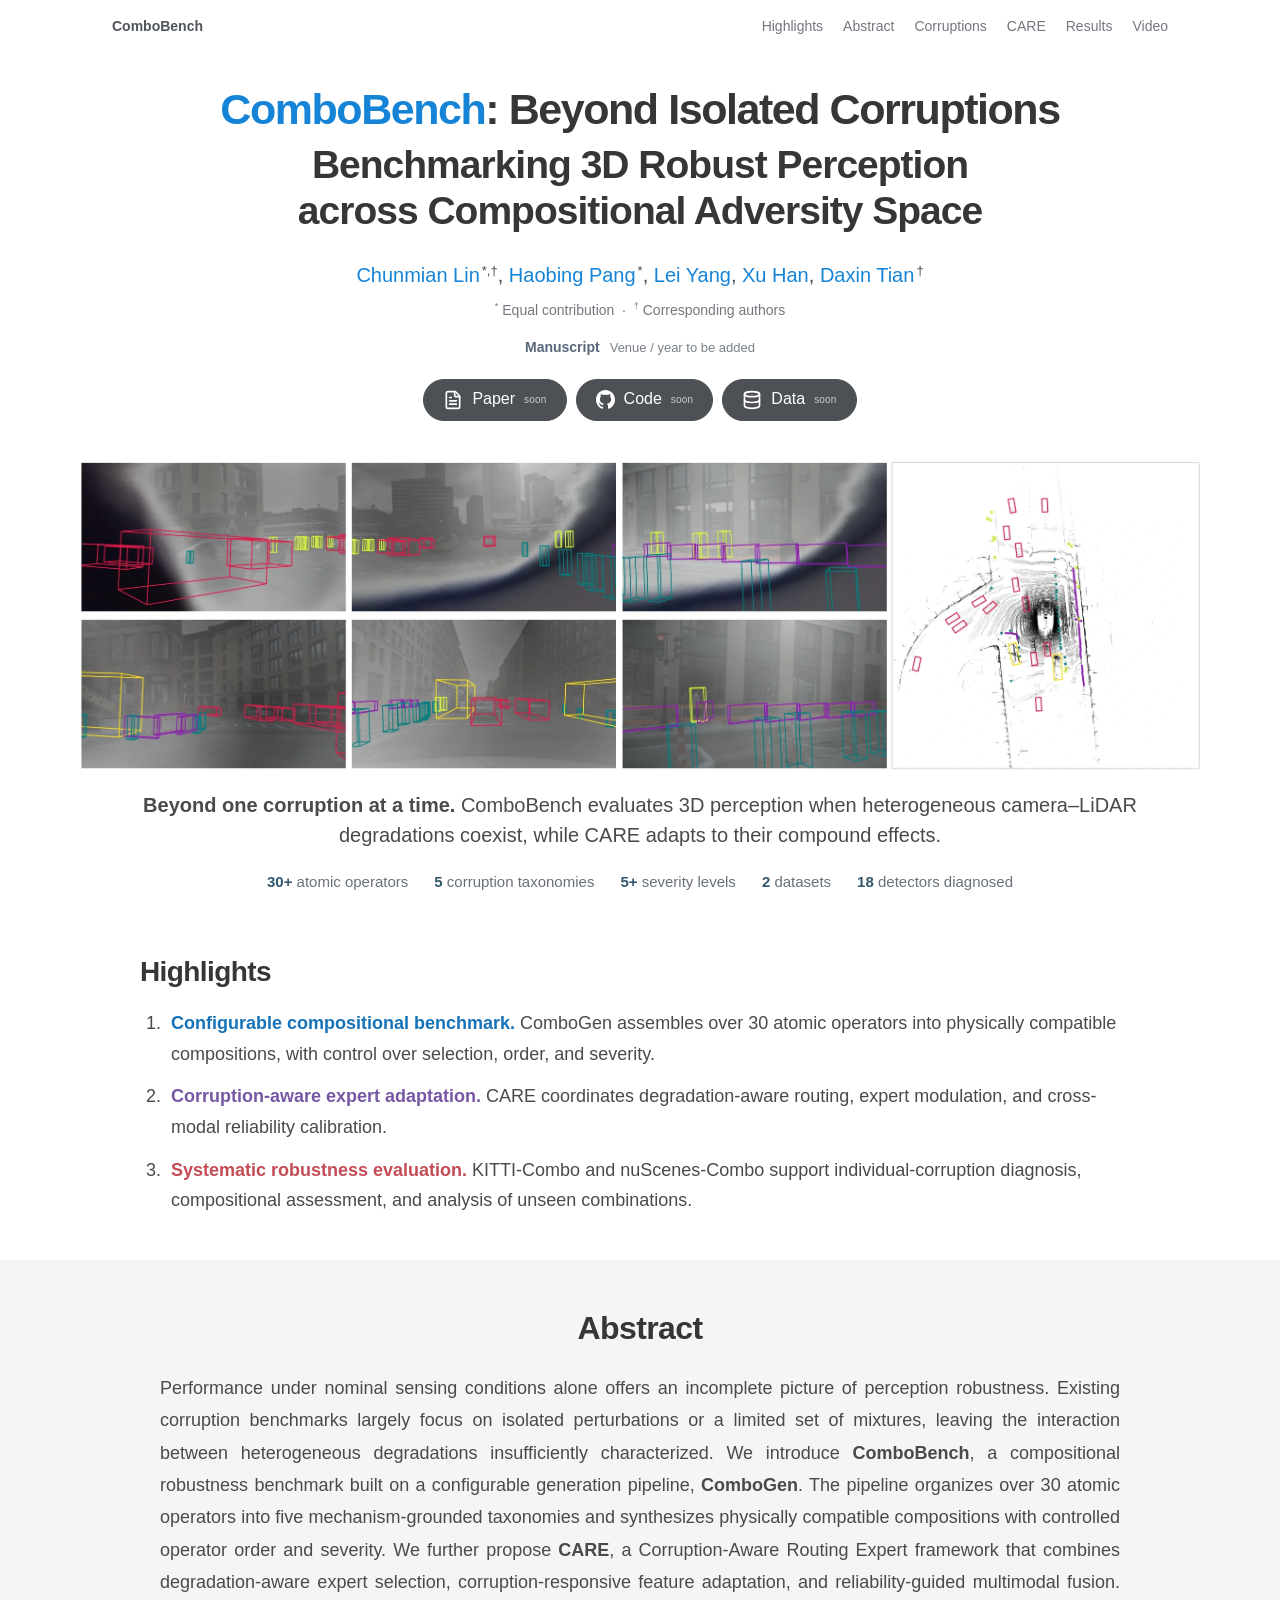
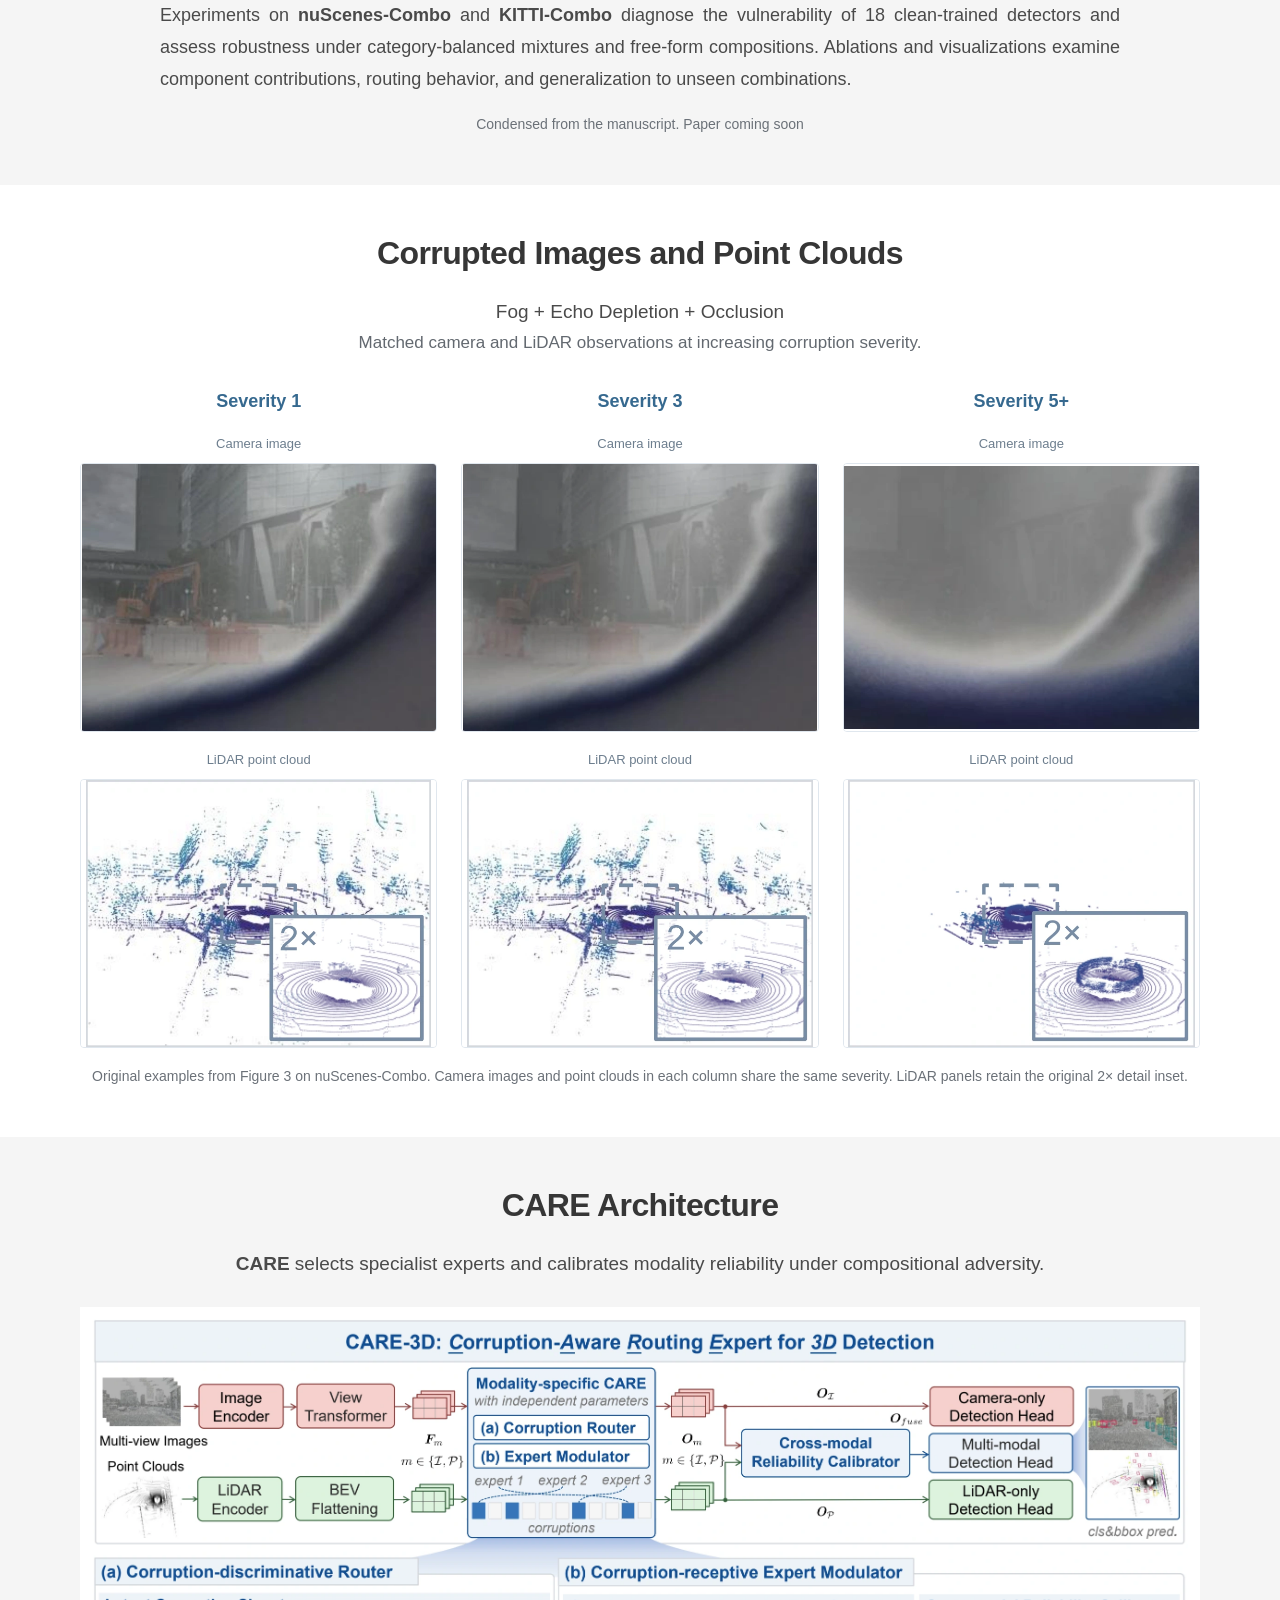
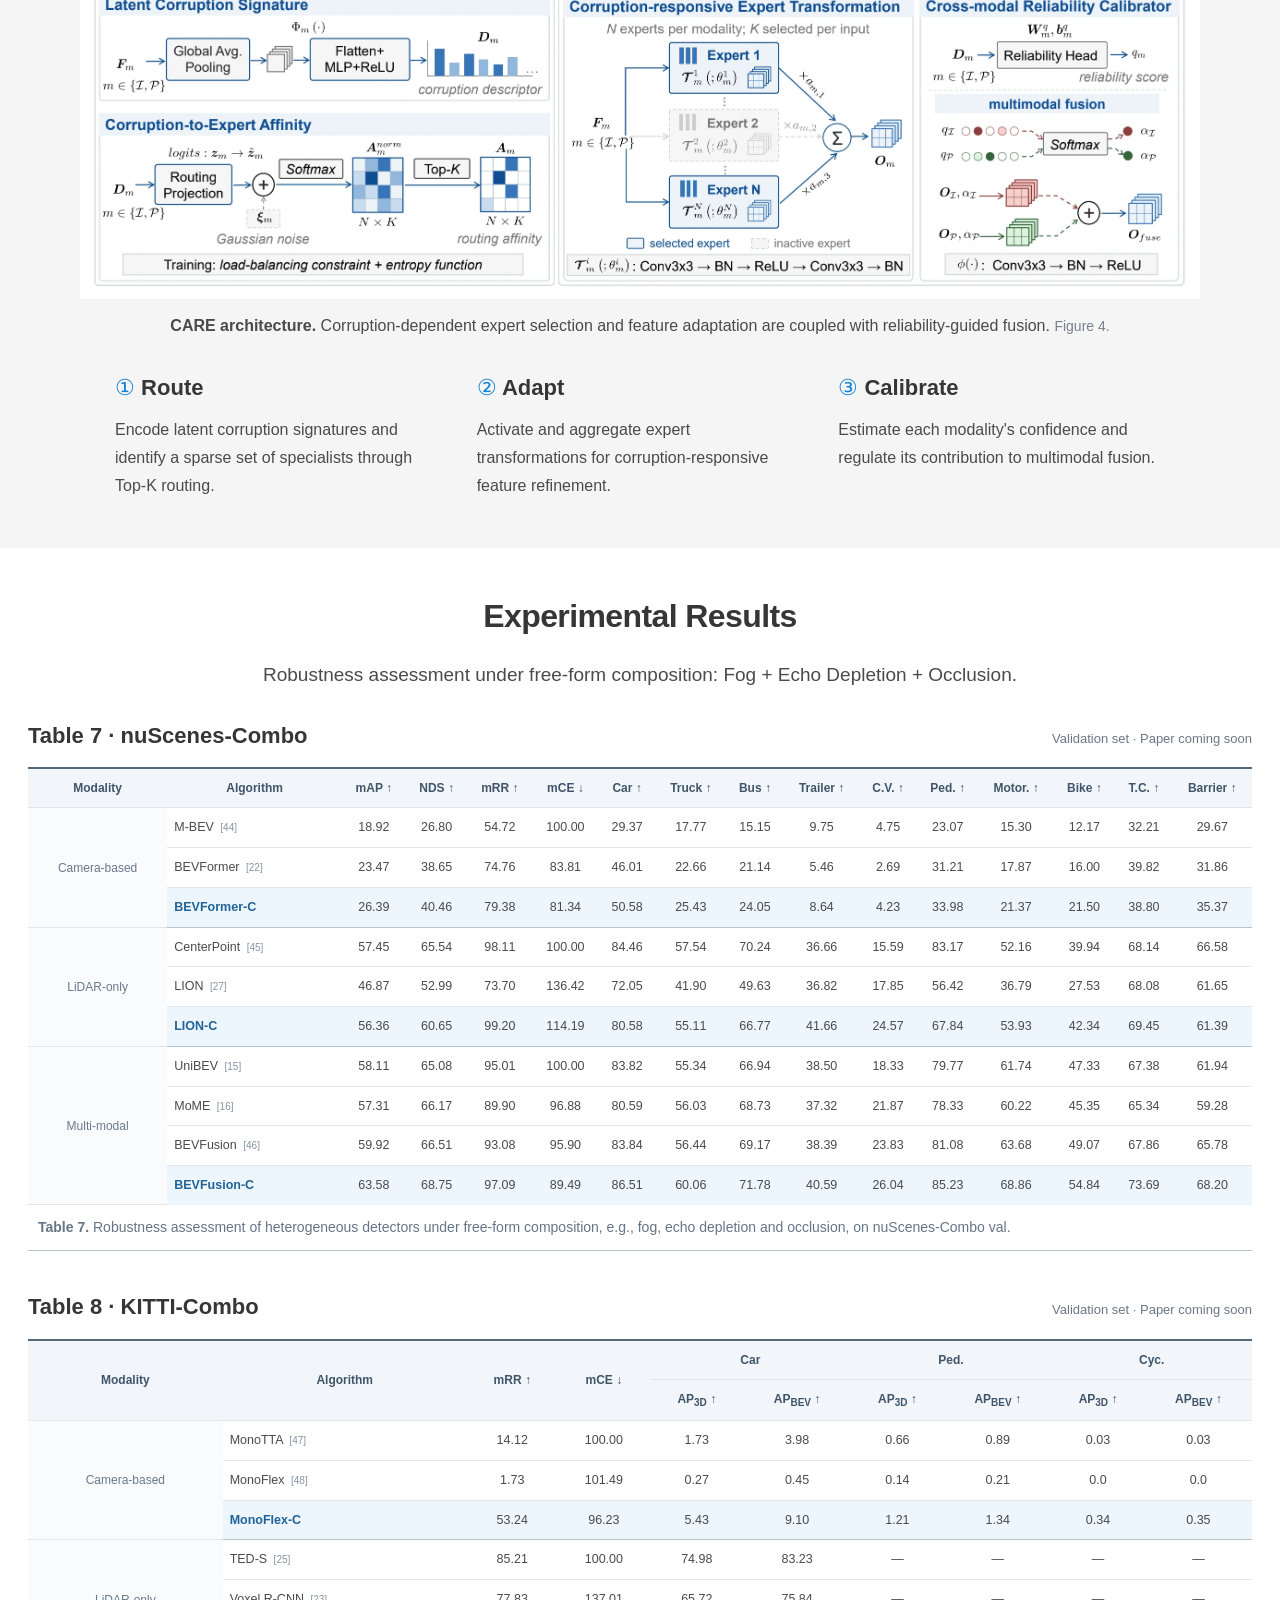
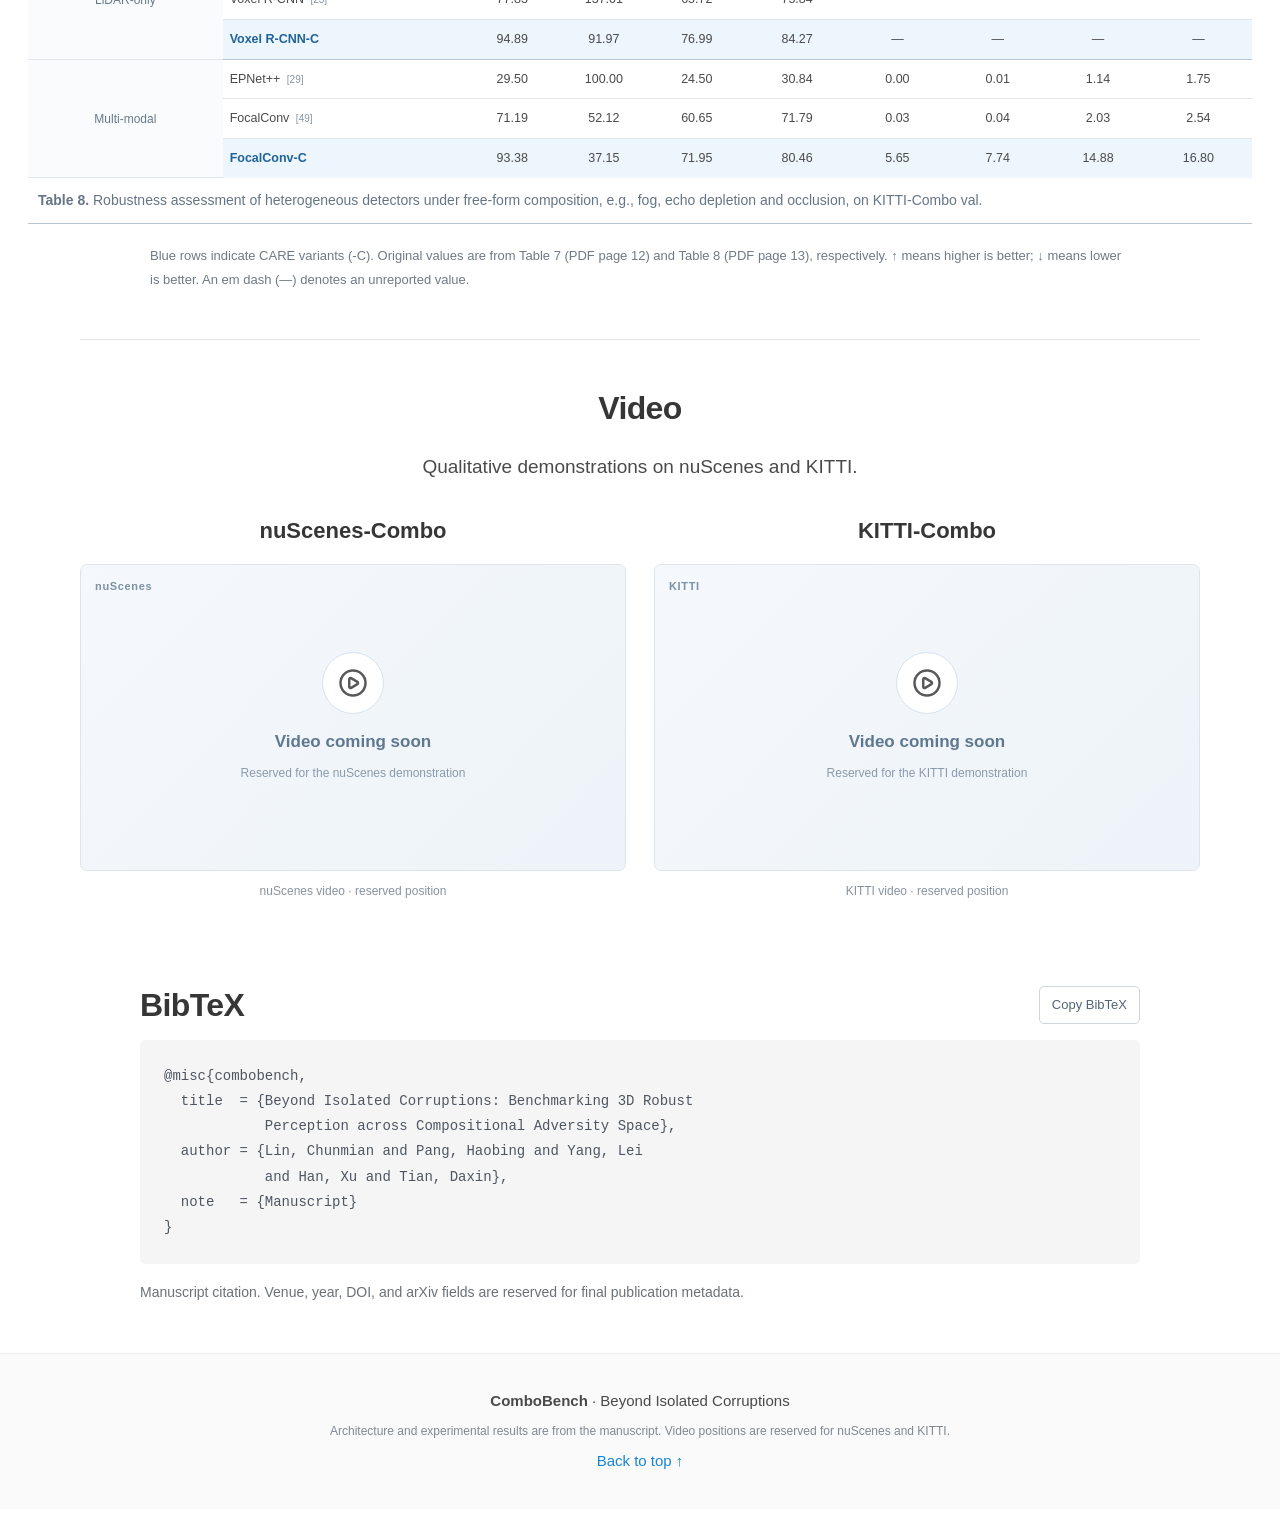
==== index.html @ d9398164 "Publish ComboBench project homepage with paper placeholder" ====
<!DOCTYPE html>
<html lang="en">
<head>
<meta charset="utf-8"><meta name="viewport" content="width=device-width,initial-scale=1">
<meta name="description" content="ComboBench: a configurable benchmark and corruption-aware expert framework for robust 3D perception under compositional sensing degradations.">
<meta name="theme-color" content="#ffffff"><title>ComboBench: Beyond Isolated Corruptions</title>
<link rel="icon" href="assets/favicon.svg" type="image/svg+xml"><link rel="stylesheet" href="styles-v3.css">
<script src="site-config.js" defer></script><script src="script-v3.js" defer></script>
</head>

<body><a class="skip-link" href="#main">Skip to content</a>
<nav class="top-nav" aria-label="Page sections"><a class="home-link" href="#top">ComboBench</a><div><a href="#highlights">Highlights</a><a href="#abstract">Abstract</a><a href="#corruption-examples">Corruptions</a><a href="#method">CARE</a><a href="#evaluation">Results</a><a href="#video">Video</a></div></nav>
<main id="main">
<header class="publication-header" id="top">
<h1><span class="project-name">ComboBench</span>: Beyond Isolated Corruptions<br class="title-break"><span class="publication-subtitle">Benchmarking 3D Robust Perception<br class="title-break"> across Compositional Adversity Space</span></h1>
<p class="authors"><span data-author="chunmian">Chunmian Lin</span><sup>*,†</sup>, <span data-author="haobing">Haobing Pang</span><sup>*</sup>, <span data-author="lei">Lei Yang</span>, <span data-author="xu">Xu Han</span>, <span data-author="daxin">Daxin Tian</span><sup>†</sup></p>

<p class="contribution-note"><sup>*</sup> Equal contribution &nbsp;·&nbsp; <sup>†</sup> Corresponding authors</p>
<p class="venue-line" id="venue-line"><strong>Manuscript</strong><span>Venue / year to be added</span></p>
<div class="publication-links" aria-label="Publication resources">
<button class="resource-pill is-pending" type="button" data-resource="paper"><img class="resource-icon" src="assets/icons/paper.svg" alt="" width="20" height="20">Paper<small>soon</small></button>
<button class="resource-pill is-pending" type="button" data-resource="code"><img class="resource-icon github-icon" src="assets/icons/github.svg" alt="" width="20" height="20">Code<small>soon</small></button>
<button class="resource-pill is-pending" type="button" data-resource="data"><img class="resource-icon" src="assets/icons/data.svg" alt="" width="20" height="20">Data<small>soon</small></button>
</div></header>
<section class="teaser content-wide" aria-label="Research overview"><figure>
<button class="figure-zoom teaser-image" type="button" data-image="assets/figures/detection-results.webp" data-caption="Figure 9: BEVFusion-CARE detections under Fog–Echo Depletion–Occlusion on nuScenes-Combo. The teaser shows a selected scene; the enlarged figure contains all examples." aria-label="Enlarge the detection teaser"><img src="assets/figures/detection-scene.webp" alt="BEVFusion-CARE predictions across six camera views and a bird's-eye-view point cloud under compositional corruption" width="2373" height="663" fetchpriority="high"><span class="zoom-label">View full figure ↗</span></button>
<figcaption><strong>Beyond one corruption at a time.</strong> ComboBench evaluates 3D perception when heterogeneous camera–LiDAR degradations coexist, while CARE adapts to their compound effects.</figcaption></figure>
<div class="teaser-facts"><span><b>30+</b> atomic operators</span><span><b>5</b> corruption taxonomies</span><span><b>5+</b> severity levels</span><span><b>2</b> datasets</span><span><b>18</b> detectors diagnosed</span></div></section>
<section class="section highlights content" id="highlights" aria-labelledby="highlights-title"><h2 id="highlights-title">Highlights</h2><ol>
<li><strong class="blue">Configurable compositional benchmark.</strong> ComboGen assembles over 30 atomic operators into physically compatible compositions, with control over selection, order, and severity.</li>
<li><strong class="purple">Corruption-aware expert adaptation.</strong> CARE coordinates degradation-aware routing, expert modulation, and cross-modal reliability calibration.</li>
<li><strong class="red">Systematic robustness evaluation.</strong> KITTI-Combo and nuScenes-Combo support individual-corruption diagnosis, compositional assessment, and analysis of unseen combinations.</li>
</ol></section>
<section class="section soft-section" id="abstract" aria-labelledby="abstract-title"><div class="content abstract-content"><h2 id="abstract-title">Abstract</h2><p>Performance under nominal sensing conditions alone offers an incomplete picture of perception robustness. Existing corruption benchmarks largely focus on isolated perturbations or a limited set of mixtures, leaving the interaction between heterogeneous degradations insufficiently characterized. We introduce <strong>ComboBench</strong>, a compositional robustness benchmark built on a configurable generation pipeline, <strong>ComboGen</strong>. The pipeline organizes over 30 atomic operators into five mechanism-grounded taxonomies and synthesizes physically compatible compositions with controlled operator order and severity. We further propose <strong>CARE</strong>, a Corruption-Aware Routing Expert framework that combines degradation-aware expert selection, corruption-responsive feature adaptation, and reliability-guided multimodal fusion. Experiments on <strong>nuScenes-Combo</strong> and <strong>KITTI-Combo</strong> diagnose the vulnerability of 18 clean-trained detectors and assess robustness under category-balanced mixtures and free-form compositions. Ablations and visualizations examine component contributions, routing behavior, and generalization to unseen combinations.</p><p class="source-note">Condensed from the manuscript. <span class="paper-pending-note">Paper coming soon</span></p></div></section>
<section class="section content-wide" id="corruption-examples" aria-labelledby="corruption-examples-title"><h2 id="corruption-examples-title">Corrupted Images and Point Clouds</h2><p class="section-intro">Fog + Echo Depletion + Occlusion<br><span class="intro-secondary">Matched camera and LiDAR observations at increasing corruption severity.</span></p><div class="corruption-grid"><article class="corruption-example"><h3>Severity 1</h3><figure class="corruption-panel"><figcaption>Camera image</figcaption><button class="figure-zoom corruption-zoom" type="button" data-image="assets/figures/camera-severity-1.webp" data-caption="Severity 1: Camera image under Fog–Echo Depletion–Occlusion on nuScenes-Combo. Original matched example from manuscript Figure 3." aria-label="Enlarge Severity 1 camera image"><img src="assets/figures/camera-severity-1.webp" alt="Severity 1 camera image from the matched corruption sequence in Figure 3" width="664" height="500" loading="lazy"><span class="zoom-label">Enlarge ↗</span></button></figure><figure class="corruption-panel"><figcaption>LiDAR point cloud</figcaption><button class="figure-zoom corruption-zoom" type="button" data-image="assets/figures/lidar-severity-1.webp" data-caption="Severity 1: LiDAR point cloud under Fog–Echo Depletion–Occlusion on nuScenes-Combo. Original matched example from manuscript Figure 3." aria-label="Enlarge Severity 1 lidar point cloud"><img src="assets/figures/lidar-severity-1.webp" alt="Severity 1 lidar point cloud from the matched corruption sequence in Figure 3" width="670" height="517" loading="lazy"><span class="zoom-label">Enlarge ↗</span></button></figure></article><article class="corruption-example"><h3>Severity 3</h3><figure class="corruption-panel"><figcaption>Camera image</figcaption><button class="figure-zoom corruption-zoom" type="button" data-image="assets/figures/camera-severity-3.webp" data-caption="Severity 3: Camera image under Fog–Echo Depletion–Occlusion on nuScenes-Combo. Original matched example from manuscript Figure 3." aria-label="Enlarge Severity 3 camera image"><img src="assets/figures/camera-severity-3.webp" alt="Severity 3 camera image from the matched corruption sequence in Figure 3" width="663" height="500" loading="lazy"><span class="zoom-label">Enlarge ↗</span></button></figure><figure class="corruption-panel"><figcaption>LiDAR point cloud</figcaption><button class="figure-zoom corruption-zoom" type="button" data-image="assets/figures/lidar-severity-3.webp" data-caption="Severity 3: LiDAR point cloud under Fog–Echo Depletion–Occlusion on nuScenes-Combo. Original matched example from manuscript Figure 3." aria-label="Enlarge Severity 3 lidar point cloud"><img src="assets/figures/lidar-severity-3.webp" alt="Severity 3 lidar point cloud from the matched corruption sequence in Figure 3" width="670" height="517" loading="lazy"><span class="zoom-label">Enlarge ↗</span></button></figure></article><article class="corruption-example"><h3>Severity 5+</h3><figure class="corruption-panel"><figcaption>Camera image</figcaption><button class="figure-zoom corruption-zoom" type="button" data-image="assets/figures/camera-severity-6.webp" data-caption="Severity 5+: Camera image under Fog–Echo Depletion–Occlusion on nuScenes-Combo. Original matched example from manuscript Figure 3." aria-label="Enlarge Severity 5+ camera image"><img src="assets/figures/camera-severity-6.webp" alt="Severity 5+ camera image from the matched corruption sequence in Figure 3" width="675" height="500" loading="lazy"><span class="zoom-label">Enlarge ↗</span></button></figure><figure class="corruption-panel"><figcaption>LiDAR point cloud</figcaption><button class="figure-zoom corruption-zoom" type="button" data-image="assets/figures/lidar-severity-6.webp" data-caption="Severity 5+: LiDAR point cloud under Fog–Echo Depletion–Occlusion on nuScenes-Combo. Original matched example from manuscript Figure 3." aria-label="Enlarge Severity 5+ lidar point cloud"><img src="assets/figures/lidar-severity-6.webp" alt="Severity 5+ lidar point cloud from the matched corruption sequence in Figure 3" width="674" height="517" loading="lazy"><span class="zoom-label">Enlarge ↗</span></button></figure></article></div><p class="source-note">Original examples from Figure 3 on nuScenes-Combo. Camera images and point clouds in each column share the same severity. LiDAR panels retain the original 2× detail inset.</p></section>
<section class="section soft-section" id="method" aria-labelledby="method-title"><div class="content-wide"><h2 id="method-title">CARE Architecture</h2><p class="section-intro"><strong>CARE</strong> selects specialist experts and calibrates modality reliability under compositional adversity.</p><figure class="research-figure"><button class="figure-zoom" type="button" data-image="assets/figures/care-framework.webp" data-caption="Figure 4: CARE combines corruption-discriminative routing, corruption-receptive expert modulation, and cross-modal reliability calibration." aria-label="Enlarge the CARE framework"><img src="assets/figures/care-framework.webp" alt="CARE architecture: input-conditioned routing, expert modulation, and reliability-guided camera–LiDAR fusion" width="2373" height="1230" loading="lazy"><span class="zoom-label">Enlarge ↗</span></button><figcaption><strong>CARE architecture.</strong> Corruption-dependent expert selection and feature adaptation are coupled with reliability-guided fusion. <span class="figure-number">Figure 4.</span></figcaption></figure>
<div class="method-components"><article><h3><span>①</span> Route</h3><p>Encode latent corruption signatures and identify a sparse set of specialists through Top-K routing.</p></article><article><h3><span>②</span> Adapt</h3><p>Activate and aggregate expert transformations for corruption-responsive feature refinement.</p></article><article><h3><span>③</span> Calibrate</h3><p>Estimate each modality's confidence and regulate its contribution to multimodal fusion.</p></article></div></div></section>
<section class="section results-section" id="evaluation" aria-labelledby="evaluation-title">
  <div class="results-content">
    <h2 id="evaluation-title">Experimental Results</h2>
    <p class="section-intro">Robustness assessment under free-form composition: Fog + Echo Depletion + Occlusion.</p>
    <div class="result-table-heading"><h3>Table 7 · nuScenes-Combo</h3><p>Validation set · <span class="paper-pending-note">Paper coming soon</span></p></div>
    <div class="table-scroll science-table-wrap" tabindex="0" role="region" aria-label="Table 7: nuScenes-Combo validation, free-form composition">
      <table class="science-table" data-table="7">
        <caption><strong>Table 7.</strong> Robustness assessment of heterogeneous detectors under free-form composition, e.g., fog, echo depletion and occlusion, on nuScenes-Combo val.</caption>
        <thead>
          <tr><th scope="col">Modality</th><th scope="col">Algorithm</th><th scope="col">mAP ↑</th><th scope="col">NDS ↑</th><th scope="col">mRR ↑</th><th scope="col">mCE ↓</th><th scope="col">Car ↑</th><th scope="col">Truck ↑</th><th scope="col">Bus ↑</th><th scope="col">Trailer ↑</th><th scope="col">C.V. ↑</th><th scope="col">Ped. ↑</th><th scope="col">Motor. ↑</th><th scope="col">Bike ↑</th><th scope="col">T.C. ↑</th><th scope="col">Barrier ↑</th></tr>
        </thead>
        <tbody data-modality="Camera-based">
          <tr class="modality-start" data-method="M-BEV">
            <th scope="rowgroup" class="modality-label" rowspan="3">Camera-based</th>
            <th scope="row" class="method-name">M-BEV <span class="method-reference">[44]</span></th>
            <td>18.92</td><td>26.80</td><td>54.72</td><td>100.00</td><td>29.37</td><td>17.77</td><td>15.15</td><td>9.75</td><td>4.75</td><td>23.07</td><td>15.30</td><td>12.17</td><td>32.21</td><td>29.67</td>
          </tr>
          <tr data-method="BEVFormer">
            <th scope="row" class="method-name">BEVFormer <span class="method-reference">[22]</span></th>
            <td>23.47</td><td>38.65</td><td>74.76</td><td>83.81</td><td>46.01</td><td>22.66</td><td>21.14</td><td>5.46</td><td>2.69</td><td>31.21</td><td>17.87</td><td>16.00</td><td>39.82</td><td>31.86</td>
          </tr>
          <tr class="care-row" data-method="BEVFormer-C">
            <th scope="row" class="method-name">BEVFormer-C</th>
            <td>26.39</td><td>40.46</td><td>79.38</td><td>81.34</td><td>50.58</td><td>25.43</td><td>24.05</td><td>8.64</td><td>4.23</td><td>33.98</td><td>21.37</td><td>21.50</td><td>38.80</td><td>35.37</td>
          </tr>
        </tbody>
        <tbody data-modality="LiDAR-only">
          <tr class="modality-start" data-method="CenterPoint">
            <th scope="rowgroup" class="modality-label" rowspan="3">LiDAR-only</th>
            <th scope="row" class="method-name">CenterPoint <span class="method-reference">[45]</span></th>
            <td>57.45</td><td>65.54</td><td>98.11</td><td>100.00</td><td>84.46</td><td>57.54</td><td>70.24</td><td>36.66</td><td>15.59</td><td>83.17</td><td>52.16</td><td>39.94</td><td>68.14</td><td>66.58</td>
          </tr>
          <tr data-method="LION">
            <th scope="row" class="method-name">LION <span class="method-reference">[27]</span></th>
            <td>46.87</td><td>52.99</td><td>73.70</td><td>136.42</td><td>72.05</td><td>41.90</td><td>49.63</td><td>36.82</td><td>17.85</td><td>56.42</td><td>36.79</td><td>27.53</td><td>68.08</td><td>61.65</td>
          </tr>
          <tr class="care-row" data-method="LION-C">
            <th scope="row" class="method-name">LION-C</th>
            <td>56.36</td><td>60.65</td><td>99.20</td><td>114.19</td><td>80.58</td><td>55.11</td><td>66.77</td><td>41.66</td><td>24.57</td><td>67.84</td><td>53.93</td><td>42.34</td><td>69.45</td><td>61.39</td>
          </tr>
        </tbody>
        <tbody data-modality="Multi-modal">
          <tr class="modality-start" data-method="UniBEV">
            <th scope="rowgroup" class="modality-label" rowspan="4">Multi-modal</th>
            <th scope="row" class="method-name">UniBEV <span class="method-reference">[15]</span></th>
            <td>58.11</td><td>65.08</td><td>95.01</td><td>100.00</td><td>83.82</td><td>55.34</td><td>66.94</td><td>38.50</td><td>18.33</td><td>79.77</td><td>61.74</td><td>47.33</td><td>67.38</td><td>61.94</td>
          </tr>
          <tr data-method="MoME">
            <th scope="row" class="method-name">MoME <span class="method-reference">[16]</span></th>
            <td>57.31</td><td>66.17</td><td>89.90</td><td>96.88</td><td>80.59</td><td>56.03</td><td>68.73</td><td>37.32</td><td>21.87</td><td>78.33</td><td>60.22</td><td>45.35</td><td>65.34</td><td>59.28</td>
          </tr>
          <tr data-method="BEVFusion">
            <th scope="row" class="method-name">BEVFusion <span class="method-reference">[46]</span></th>
            <td>59.92</td><td>66.51</td><td>93.08</td><td>95.90</td><td>83.84</td><td>56.44</td><td>69.17</td><td>38.39</td><td>23.83</td><td>81.08</td><td>63.68</td><td>49.07</td><td>67.86</td><td>65.78</td>
          </tr>
          <tr class="care-row" data-method="BEVFusion-C">
            <th scope="row" class="method-name">BEVFusion-C</th>
            <td>63.58</td><td>68.75</td><td>97.09</td><td>89.49</td><td>86.51</td><td>60.06</td><td>71.78</td><td>40.59</td><td>26.04</td><td>85.23</td><td>68.86</td><td>54.84</td><td>73.69</td><td>68.20</td>
          </tr>
        </tbody>
      </table>
    </div>
    <div class="result-table-heading second-table-heading"><h3>Table 8 · KITTI-Combo</h3><p>Validation set · <span class="paper-pending-note">Paper coming soon</span></p></div>
    <div class="table-scroll science-table-wrap" tabindex="0" role="region" aria-label="Table 8: KITTI-Combo validation, free-form composition">
      <table class="science-table" data-table="8">
        <caption><strong>Table 8.</strong> Robustness assessment of heterogeneous detectors under free-form composition, e.g., fog, echo depletion and occlusion, on KITTI-Combo val.</caption>
        <thead>
          <tr><th scope="col" rowspan="2">Modality</th><th scope="col" rowspan="2">Algorithm</th><th scope="col" rowspan="2">mRR ↑</th><th scope="col" rowspan="2">mCE ↓</th><th scope="colgroup" colspan="2">Car</th><th scope="colgroup" colspan="2">Ped.</th><th scope="colgroup" colspan="2">Cyc.</th></tr>
          <tr><th scope="col">AP<sub>3D</sub> ↑</th><th scope="col">AP<sub>BEV</sub> ↑</th><th scope="col">AP<sub>3D</sub> ↑</th><th scope="col">AP<sub>BEV</sub> ↑</th><th scope="col">AP<sub>3D</sub> ↑</th><th scope="col">AP<sub>BEV</sub> ↑</th></tr>
        </thead>
        <tbody data-modality="Camera-based">
          <tr class="modality-start" data-method="MonoTTA">
            <th scope="rowgroup" class="modality-label" rowspan="3">Camera-based</th>
            <th scope="row" class="method-name">MonoTTA <span class="method-reference">[47]</span></th>
            <td>14.12</td><td>100.00</td><td>1.73</td><td>3.98</td><td>0.66</td><td>0.89</td><td>0.03</td><td>0.03</td>
          </tr>
          <tr data-method="MonoFlex">
            <th scope="row" class="method-name">MonoFlex <span class="method-reference">[48]</span></th>
            <td>1.73</td><td>101.49</td><td>0.27</td><td>0.45</td><td>0.14</td><td>0.21</td><td>0.0</td><td>0.0</td>
          </tr>
          <tr class="care-row" data-method="MonoFlex-C">
            <th scope="row" class="method-name">MonoFlex-C</th>
            <td>53.24</td><td>96.23</td><td>5.43</td><td>9.10</td><td>1.21</td><td>1.34</td><td>0.34</td><td>0.35</td>
          </tr>
        </tbody>
        <tbody data-modality="LiDAR-only">
          <tr class="modality-start" data-method="TED-S">
            <th scope="rowgroup" class="modality-label" rowspan="3">LiDAR-only</th>
            <th scope="row" class="method-name">TED-S <span class="method-reference">[25]</span></th>
            <td>85.21</td><td>100.00</td><td>74.98</td><td>83.23</td><td>—</td><td>—</td><td>—</td><td>—</td>
          </tr>
          <tr data-method="Voxel R-CNN">
            <th scope="row" class="method-name">Voxel R-CNN <span class="method-reference">[23]</span></th>
            <td>77.83</td><td>137.01</td><td>65.72</td><td>75.84</td><td>—</td><td>—</td><td>—</td><td>—</td>
          </tr>
          <tr class="care-row" data-method="Voxel R-CNN-C">
            <th scope="row" class="method-name">Voxel R-CNN-C</th>
            <td>94.89</td><td>91.97</td><td>76.99</td><td>84.27</td><td>—</td><td>—</td><td>—</td><td>—</td>
          </tr>
        </tbody>
        <tbody data-modality="Multi-modal">
          <tr class="modality-start" data-method="EPNet++">
            <th scope="rowgroup" class="modality-label" rowspan="3">Multi-modal</th>
            <th scope="row" class="method-name">EPNet++ <span class="method-reference">[29]</span></th>
            <td>29.50</td><td>100.00</td><td>24.50</td><td>30.84</td><td>0.00</td><td>0.01</td><td>1.14</td><td>1.75</td>
          </tr>
          <tr data-method="FocalConv">
            <th scope="row" class="method-name">FocalConv <span class="method-reference">[49]</span></th>
            <td>71.19</td><td>52.12</td><td>60.65</td><td>71.79</td><td>0.03</td><td>0.04</td><td>2.03</td><td>2.54</td>
          </tr>
          <tr class="care-row" data-method="FocalConv-C">
            <th scope="row" class="method-name">FocalConv-C</th>
            <td>93.38</td><td>37.15</td><td>71.95</td><td>80.46</td><td>5.65</td><td>7.74</td><td>14.88</td><td>16.80</td>
          </tr>
        </tbody>
      </table>
    </div>
    <p class="table-note">Blue rows indicate CARE variants (-C). Original values are from Table 7 (PDF page 12) and Table 8 (PDF page 13), respectively. ↑ means higher is better; ↓ means lower is better. An em dash (—) denotes an unreported value.</p>
  </div>
</section>

<section class="section content-wide ruled" id="video" aria-labelledby="video-title">
<h2 id="video-title">Video</h2>
<p class="section-intro">Qualitative demonstrations on nuScenes and KITTI.</p>
<div class="dataset-videos">
<article class="video-card"><h3>nuScenes-Combo</h3><div class="video-slot" data-video="nuscenes"><div class="video-placeholder" role="img" aria-label="Reserved video slot for nuScenes"><span class="video-slot-tag">nuScenes</span><span class="video-icon-disc"><img src="assets/icons/video.svg" alt="" width="34" height="34"></span><strong>Video coming soon</strong><span>Reserved for the nuScenes demonstration</span></div></div><p class="video-state" id="video-state-nuscenes">nuScenes video · reserved position</p></article>
<article class="video-card"><h3>KITTI-Combo</h3><div class="video-slot" data-video="kitti"><div class="video-placeholder" role="img" aria-label="Reserved video slot for KITTI"><span class="video-slot-tag">KITTI</span><span class="video-icon-disc"><img src="assets/icons/video.svg" alt="" width="34" height="34"></span><strong>Video coming soon</strong><span>Reserved for the KITTI demonstration</span></div></div><p class="video-state" id="video-state-kitti">KITTI video · reserved position</p></article>
</div></section>
<section class="section citation-section content" id="citation" aria-labelledby="citation-title"><div class="citation-heading"><h2 id="citation-title">BibTeX</h2><button type="button" id="copy-citation">Copy BibTeX</button></div><pre><code id="bibtex">@misc{combobench,
  title  = {Beyond Isolated Corruptions: Benchmarking 3D Robust
            Perception across Compositional Adversity Space},
  author = {Lin, Chunmian and Pang, Haobing and Yang, Lei
            and Han, Xu and Tian, Daxin},
  note   = {Manuscript}
}</code></pre><p class="source-note">Manuscript citation. Venue, year, DOI, and arXiv fields are reserved for final publication metadata.</p><span id="copy-status" class="sr-only" role="status"></span></section>
</main>
<footer class="site-footer"><div class="content"><p><strong>ComboBench</strong> · Beyond Isolated Corruptions</p><p class="footer-note">Architecture and experimental results are from the manuscript. Video positions are reserved for nuScenes and KITTI.</p><p><a href="#top">Back to top ↑</a></p></div></footer>
<dialog id="image-dialog" class="image-dialog" aria-label="Enlarged paper figure"><button type="button" id="dialog-close" class="dialog-close" aria-label="Close enlarged figure">Close ×</button><img id="dialog-image" alt=""><p id="dialog-caption"></p></dialog>
<dialog id="resource-dialog" class="resource-dialog" aria-labelledby="resource-dialog-title"><button type="button" id="resource-dialog-close" class="dialog-close" aria-label="Close resource notice">Close ×</button><span class="placeholder-badge">Reserved resource</span><h2 id="resource-dialog-title">Resource link pending</h2><p id="resource-dialog-message"></p><button type="button" class="notice-dismiss" id="resource-dismiss">Got it</button></dialog>
</body></html>
---- styles-v3.css ----
:root{--text:#363636;--body:#4a4a4a;--blue:#1684d6;--deep-blue:#126bb5;--border:#e2e5e9;--soft:#f5f5f5}
*{box-sizing:border-box}html{scroll-behavior:smooth;scroll-padding-top:24px}body{margin:0;background:#fff;color:var(--body);font-family:"Segoe UI",Arial,Helvetica,sans-serif;font-size:18px;line-height:1.65;-webkit-font-smoothing:antialiased}h1,h2,h3,h4,p,figure{margin:0}h1,h2,h3,h4{color:var(--text)}a{color:var(--blue);text-decoration:none}a:hover{color:var(--deep-blue);text-decoration:underline}button{font:inherit;cursor:pointer}button,a{-webkit-tap-highlight-color:transparent}button:focus-visible,a:focus-visible{outline:3px solid #93c9f2;outline-offset:4px}img{display:block;max-width:100%}button svg,a svg{width:19px;height:19px;flex-shrink:0}sup{font-size:.65em;line-height:0}.icon-library{position:absolute;width:0;height:0;overflow:hidden}.content,.content-wide{width:calc(100% - 64px);margin-inline:auto}.content{max-width:1000px}.content-wide{max-width:1120px}.section{padding-block:48px}.soft-section{background:var(--soft)}.ruled{border-top:1px solid var(--border)}h2{font-size:32px;font-weight:650;text-align:center;line-height:1.25;letter-spacing:-.6px;margin-bottom:24px}.section-intro{text-align:center;font-size:19px;line-height:1.6;margin:0 auto 28px;max-width:900px}.intro-secondary{font-size:17px;color:#636970}.source-note{font-size:14px;line-height:1.7;color:#6b7178;margin-top:17px;text-align:center}.body-intro{max-width:970px;margin:0 auto 24px;text-align:center;font-size:17px}.skip-link{position:absolute;left:16px;top:-80px;z-index:50;background:#222;color:white;padding:10px 20px}.skip-link:focus{top:10px}.sr-only{position:absolute;width:1px;height:1px;padding:0;margin:-1px;overflow:hidden;clip:rect(0,0,0,0);white-space:nowrap;border:0}
.top-nav{height:54px;max-width:1120px;margin:auto;display:flex;justify-content:space-between;align-items:center;padding-inline:32px;font-size:14px;color:#73787f}.top-nav a{color:inherit}.top-nav .home-link{font-weight:600;color:#4f555b}.top-nav>div{display:flex;gap:24px}.publication-header{max-width:1180px;margin:auto;text-align:center;padding:30px 32px 32px}.publication-header h1{font-size:43px;line-height:1.18;font-weight:650;letter-spacing:-1.45px}.project-name{color:var(--blue);font-weight:750}.publication-subtitle{font-size:39px;font-weight:600;letter-spacing:-1px;display:inline-block;margin-top:7px}.authors{font-size:20px;line-height:1.8;margin:23px auto 6px;max-width:1080px}.authors [data-author]{color:var(--blue);white-space:nowrap}.authors [data-author] a{color:inherit}.authors sup{margin-left:2px}.affiliations{font-size:17px;line-height:1.8;display:flex;flex-wrap:wrap;gap:0 20px;justify-content:center}.affiliations sup{margin-right:2px}.contribution-note{font-size:14px;color:#73787f;margin-top:6px}.venue-line{display:flex;gap:10px;justify-content:center;align-items:center;margin-top:13px;font-size:14px;min-height:24px;color:#586779}.venue-line span{color:#7a8087;font-size:13px}.publication-links{display:flex;flex-wrap:wrap;justify-content:center;gap:7px;margin-top:19px}.resource-pill{display:inline-flex;align-items:center;justify-content:center;gap:7px;background:#363636;border:1px solid #363636;color:#fff;border-radius:999px;min-height:42px;padding:8px 16px;font-size:16px;line-height:1.3;transition:background .15s}.resource-pill:hover{background:#171717;color:#fff;text-decoration:none}.resource-pill small{font-size:10px;color:#e1e3e5;opacity:.85;letter-spacing:.02em}.resource-pill.is-pending{background:#4d5054;border-color:#4d5054}.resource-pill.is-pending:hover{background:#303337}.arxiv-icon{font-family:Georgia,serif;font-size:23px;line-height:19px;width:18px;display:inline-block}
.teaser{padding-top:7px;padding-bottom:25px}.teaser-image{padding:0!important;border-radius:6px;overflow:hidden}.teaser figure>figcaption{font-size:20px;text-align:center;max-width:1050px;margin:18px auto 0;line-height:1.5}.teaser-facts{margin-top:20px;display:flex;justify-content:center;flex-wrap:wrap;gap:12px 26px;font-size:15px;color:#69707a}.teaser-facts b{color:#34576f;font-weight:700}.highlights{padding-top:34px;padding-bottom:44px}.highlights h2{text-align:left;font-size:28px;margin-bottom:19px}.highlights ol{padding-left:26px;margin:0}.highlights li{padding-left:5px;margin-bottom:12px;font-size:18px;line-height:1.7}.highlights li:last-child{margin-bottom:0}.blue{color:#1673b8}.purple{color:#7757a3}.red{color:#c34c56}.abstract-content{max-width:960px}.abstract-content>p:first-of-type{text-align:justify;font-size:18px;line-height:1.8}.abstract-content strong{font-weight:650}
.research-figure{margin:26px 0 24px}.figure-zoom{position:relative;display:block;width:100%;background:white;border:0;padding:12px;text-align:left}.figure-zoom img{width:100%;height:auto}.zoom-label{position:absolute;right:12px;bottom:10px;padding:4px 9px;border-radius:4px;background:#fffffff2;color:#627080;font-size:11px;border:1px solid #e6e9ec;opacity:0;transition:opacity .15s}.figure-zoom:hover .zoom-label,.figure-zoom:focus-visible .zoom-label{opacity:1}.research-figure>figcaption{font-size:16px;line-height:1.65;margin:14px auto 0;max-width:1040px;text-align:center}.figure-number{white-space:nowrap;color:#78818c;font-size:14px}.taxonomy{display:flex;justify-content:center;flex-wrap:wrap;gap:9px;margin:25px auto 30px}.taxonomy span{font-size:14px;color:#3f6d93;background:#eef5fb;border:1px solid #d8e8f5;padding:6px 12px;border-radius:5px}.table-scroll{overflow-x:auto;width:100%;border-block:1px solid #d5dae1}table{width:100%;border-collapse:collapse;font-size:16px;text-align:center;font-variant-numeric:tabular-nums;white-space:nowrap}caption{font-size:16px;font-weight:600;padding-bottom:13px;white-space:normal}th,td{padding:13px 18px;border-bottom:1px solid #e2e6ea}thead th{font-weight:600;background:#f5f7f9;font-size:15px}tbody th{text-align:left;font-weight:500}tbody tr:last-child th,tbody tr:last-child td{border-bottom:0}.yes{color:#378c71;font-size:21px}.benchmark-table{max-width:1000px;margin:30px auto 0;border-top:0}.subsection-title{font-size:24px;font-weight:600;text-align:center;margin:30px 0 15px;line-height:1.35}.method-components{display:grid;grid-template-columns:repeat(3,1fr);gap:35px;max-width:1050px;margin:30px auto 0}.method-components h3{font-size:22px;font-weight:600;margin-bottom:10px}.method-components h3 span{color:var(--blue);font-weight:400}.method-components p{font-size:16px;line-height:1.75}.results-subtitle{margin-top:42px}.result-tabs{display:flex;justify-content:center;border-bottom:1px solid #cfd7df;margin:25px auto 0;max-width:980px;gap:4px}.result-tabs button{font-size:16px;background:transparent;border:0;border-bottom:3px solid transparent;margin-bottom:-1px;color:#636b75;padding:12px 20px}.result-tabs button[aria-selected=true]{border-color:var(--blue);color:var(--blue);font-weight:600}.result-tabs button:hover{background:#f5f9fd}.results-panel{max-width:980px;margin:28px auto 0}.results-panel[hidden]{display:none}.results-panel h4{text-align:center;font-size:21px;font-weight:600}.protocol-description{text-align:center;font-size:14px;color:#737c87;margin-top:6px;margin-bottom:20px}.results-panel th:first-child{min-width:210px}.care-row{background:#eef6fd}.care-row th{font-weight:600}.gain-row{color:#1673b8;font-size:15px}.table-note{max-width:980px;margin:20px auto 0;color:#707984;font-size:13px;line-height:1.8}
.paper-preview{border:1px solid #dce3eb;border-radius:8px;overflow:hidden;background:#fff;margin-top:27px}.preview-label{padding:11px 18px;display:flex;justify-content:space-between;align-items:center;gap:16px;font-size:13px;background:#f2f6fa;border-bottom:1px solid #e0e7ef;color:#57718c}.preview-label strong{font-weight:600;color:#3a6f9d}.sensor-stage{display:grid;grid-template-columns:1fr 1fr;gap:18px;padding:20px 25px 12px}.sensor-stage figure{text-align:center;min-width:0}.sensor-stage img{width:100%;max-width:410px;aspect-ratio:4/3;object-fit:contain;margin:8px auto 0;background:#fff}.sensor-title{font-size:16px;font-weight:600}.sensor-stage figcaption{font-size:12px;color:#7b8490;margin-top:7px}.preview-controls{display:flex;align-items:center;justify-content:space-between;gap:20px;border-top:1px solid #e2e8ef;padding:15px 20px}.play-button{display:flex;align-items:center;gap:7px;white-space:nowrap;background:#337eb8;color:white;border:1px solid #337eb8;padding:8px 13px;border-radius:5px;font-size:14px;min-height:38px}.play-button:hover{background:#226599}.play-button svg{width:17px;height:17px}.severity-buttons{display:flex;gap:4px}.severity-buttons button{min-width:39px;min-height:38px;border:1px solid #d9e0e8;background:#fff;color:#586572;border-radius:4px;font-size:14px;padding:6px 10px}.severity-buttons button:hover{background:#eaf3fc}.severity-buttons button.is-active{background:#337eb8;border-color:#337eb8;color:#fff}.placeholder-badge{font-size:11px;color:#7c6a4d;background:#faf4e8;border:1px solid #eadfc9;border-radius:4px;padding:3px 7px;display:inline-block;vertical-align:middle;margin-left:6px;font-weight:400}#project-video video{width:100%;max-height:580px;background:#181818;border-radius:7px}.download-table th,.download-table td{font-size:15px}.download-table td:nth-child(2){text-align:left;white-space:normal}.download-table td:last-child{text-align:right}.placeholder-link{font:inherit;font-size:14px;color:#778697;padding:3px 0;border:0;background:none;text-decoration:underline;text-decoration-style:dotted;text-underline-offset:4px}.placeholder-link:hover{color:var(--blue)}.citation-section{padding-top:35px}.citation-heading{display:flex;align-items:center;justify-content:space-between;margin-bottom:15px;gap:15px}.citation-heading h2{text-align:left;margin:0}.citation-heading button{font-size:13px;border:1px solid #cdd6df;background:white;color:#536576;border-radius:5px;padding:7px 12px;min-height:36px}.citation-heading button:hover{background:#f0f5fa}pre{font-size:14px;line-height:1.8;overflow-x:auto;background:#f5f5f5;border-radius:5px;padding:24px;margin:0;color:#4e5661}pre code{font-family:Consolas,"Courier New",monospace}.citation-section .source-note{text-align:left}.contact-section{padding-top:10px;padding-bottom:48px;text-align:center}.contact-section h2{font-size:25px;margin-bottom:12px}.contact-section p{font-size:17px}.site-footer{padding:35px 0;background:#fafafa;text-align:center;border-top:1px solid #edf0f2;font-size:15px}.site-footer p+p{margin-top:8px}.site-footer .footer-note{font-size:12px;color:#818892}
.image-dialog{position:fixed;inset:0;max-width:1600px;width:96vw;max-height:94vh;border:1px solid #d8dfe7;border-radius:8px;padding:56px 20px 20px;overflow:auto;background:white;box-shadow:0 25px 100px #0004}.image-dialog::backdrop,.resource-dialog::backdrop{background:#152331c4;backdrop-filter:blur(3px)}.image-dialog>img{width:100%;height:auto}.image-dialog>p{font-size:14px;line-height:1.7;text-align:center;margin:17px auto 0;max-width:1100px}.dialog-close{position:absolute;right:15px;top:12px;font-size:13px;padding:7px 12px;background:#f7f9fb;border:1px solid #dce3eb;border-radius:5px;color:#495c6e}.resource-dialog{width:min(92vw,520px);border:1px solid #dce3eb;border-radius:10px;background:white;padding:55px 32px 30px;color:var(--body);box-shadow:0 25px 100px #0004}.resource-dialog>.placeholder-badge{margin-left:0}.resource-dialog h2{text-align:left;font-size:26px;margin:15px 0 16px}.resource-dialog>p{font-size:16px;line-height:1.8}.notice-dismiss{margin-top:24px;border:0;border-radius:5px;background:#337eb8;color:white;padding:9px 18px;font-size:14px}body:has(dialog[open]){overflow:hidden}
@media(min-width:1500px){.publication-header{padding-top:40px}.publication-header h1{font-size:46px}.publication-subtitle{font-size:42px}}
@media(max-width:1000px){.publication-header h1{font-size:37px;letter-spacing:-1px}.publication-subtitle{font-size:34px}.authors{font-size:19px}.affiliations{font-size:16px}.method-components{gap:25px}.top-nav{padding-inline:28px}.top-nav>div{gap:17px}.teaser figure>figcaption{font-size:18px}.teaser-facts{gap:8px 19px;font-size:14px}.preview-controls{gap:12px}.severity-buttons button{min-width:34px;padding:6px 8px}}
@media(max-width:760px){body{font-size:16px}.content,.content-wide{width:calc(100% - 36px)}.section{padding-block:36px}h2{font-size:28px;margin-bottom:21px}.top-nav{height:43px;padding-inline:18px;font-size:12px}.top-nav>div{gap:14px}.top-nav>div a:nth-child(2){display:none}.publication-header{padding:27px 18px 27px}.publication-header h1{font-size:31px;letter-spacing:-.8px;line-height:1.22}.publication-subtitle{font-size:28px;letter-spacing:-.6px;line-height:1.23;margin-top:10px}.title-break{display:none}.authors{font-size:17px;line-height:1.9;margin-top:22px}.affiliations{font-size:14px;line-height:1.7;gap:3px 14px}.contribution-note{font-size:12px;margin-top:10px}.venue-line{font-size:12px;margin-top:10px}.venue-line span{font-size:11px}.publication-links{gap:7px;margin-top:17px}.resource-pill{font-size:14px;min-height:38px;padding:7px 12px;gap:6px}.resource-pill svg{width:16px;height:16px}.resource-pill small{font-size:9px}.arxiv-icon{width:15px;font-size:20px}.teaser{padding-top:0;padding-bottom:18px}.teaser-image{border-radius:3px}.teaser figure>figcaption{font-size:17px;margin-top:14px;line-height:1.65}.teaser-facts{font-size:12px;gap:7px 15px;margin-top:17px}.highlights{padding-top:22px;padding-bottom:32px}.highlights h2{font-size:25px}.highlights li{font-size:16px;line-height:1.75;margin-bottom:12px}.abstract-content>p:first-of-type{text-align:left;font-size:16px;line-height:1.8}.section-intro{font-size:17px;line-height:1.7;margin-bottom:21px}.intro-secondary{font-size:15px}.research-figure{margin-block:22px}.figure-zoom{padding:6px}.zoom-label{font-size:9px;padding:2px 5px;right:6px;bottom:4px;opacity:1}.research-figure>figcaption{font-size:14px;margin-top:12px;line-height:1.75}.figure-number{font-size:12px}.taxonomy{gap:7px;margin-block:20px}.taxonomy span{font-size:12px;padding:5px 9px}table{font-size:14px}th,td{padding:12px 13px}thead th{font-size:13px}.benchmark-table{margin-top:23px}.benchmark-table table{font-size:13px}.benchmark-table th,.benchmark-table td{padding:10px 12px}.benchmark-table caption{font-size:14px}.method-components{grid-template-columns:1fr;gap:18px;margin-top:25px}.method-components h3{font-size:19px;margin-bottom:5px}.method-components p{font-size:15px;line-height:1.8}.subsection-title{font-size:22px;margin-top:25px}.body-intro{font-size:15px;line-height:1.8}.results-subtitle{margin-top:32px}.result-tabs{gap:0}.result-tabs button{font-size:13px;padding:10px 9px;flex:1;line-height:1.5}.results-panel{margin-top:22px}.results-panel h4{font-size:18px}.protocol-description{font-size:12px;line-height:1.7;margin-bottom:15px}.results-panel th:first-child{min-width:165px}.results-panel td{font-size:14px}.gain-row td,.gain-row th{font-size:12px}.table-note{font-size:12px;line-height:1.8}.source-note{font-size:12px;line-height:1.8}.sensor-stage{gap:10px;padding:15px 10px 10px}.sensor-title{font-size:14px}.sensor-stage figcaption{font-size:11px}.preview-label{font-size:11px;padding:10px 12px}.preview-controls{padding:12px;align-items:stretch;flex-direction:column;gap:12px}.play-button{align-self:flex-start;font-size:13px;padding:7px 11px}.severity-buttons{justify-content:space-between}.severity-buttons button{flex:1;min-width:0;font-size:13px;padding:6px 7px}.placeholder-badge{font-size:10px}.download-table th,.download-table td{font-size:13px}.download-table td:nth-child(2){min-width:180px}.placeholder-link{font-size:12px}.citation-heading h2{font-size:26px}.citation-heading button{font-size:12px}pre{font-size:12px;padding:18px;line-height:1.8}.contact-section{padding-bottom:34px}.contact-section h2{font-size:23px}.contact-section p{font-size:15px}.site-footer{font-size:13px;padding:28px 0}.site-footer .footer-note{font-size:11px}.image-dialog{padding:52px 8px 15px}.image-dialog>p{font-size:12px}.resource-dialog{padding:52px 24px 25px}.resource-dialog h2{font-size:24px}}
@media(max-width:400px){.top-nav>div{gap:10px}.top-nav>div a:first-child{display:none}.publication-header h1{font-size:28px}.publication-subtitle{font-size:25px}.authors{font-size:16px}.affiliations{font-size:13px}.resource-pill{padding-inline:10px;font-size:13px}.sensor-stage{grid-template-columns:1fr}.sensor-stage img{max-width:315px}.sensor-stage figure+figure{border-top:1px solid #edf0f4;padding-top:12px}.teaser-facts{gap:6px 12px}}
@media(prefers-reduced-motion:reduce){html{scroll-behavior:auto}*,*::before,*::after{transition:none!important;animation:none!important}}
.sensor-stage img{height:auto}

/* Third revision: three resource links, complete Tables 7/8, and two independent video slots. */
.resource-pill{min-width:110px;gap:9px;padding-inline:19px}.resource-icon{width:20px;height:20px;object-fit:contain;filter:brightness(0) invert(1);flex-shrink:0}.github-icon{width:21px;height:21px}.publication-links{gap:9px}.results-content{width:calc(100% - 56px);max-width:1390px;margin-inline:auto}.result-table-block+.result-table-block{margin-top:42px}.result-table-heading{display:flex;align-items:baseline;justify-content:space-between;gap:20px;margin:0 0 13px}.result-table-heading h3{font-size:22px;font-weight:600}.result-table-heading p{font-size:13px;color:#6b7785}.results-section .section-intro{max-width:1000px;padding-inline:18px}.science-table-wrap{border-top:2px solid #536a7c;border-bottom:1px solid #b8c4cf}.science-table{font-size:13px;line-height:1.5;min-width:1040px}.science-table thead th{font-size:12px;padding:10px 7px;background:#f2f6fa;color:#40546a;vertical-align:middle}.science-table td,.science-table tbody th{padding:10px 7px;font-size:12.5px}.science-table tbody th.method-name{white-space:nowrap;min-width:138px}.science-table .modality-label{font-size:12px;min-width:110px;text-align:center;vertical-align:middle;background:#fafbfd;color:#68798b;white-space:normal;font-weight:500}.science-table .modality-start>th,.science-table .modality-start>td{border-top:1px solid #b7c5d3}.science-table .care-row{background:#edf5fd}.science-table .care-row .method-name{font-weight:650;color:#216396}.science-table .method-reference{font-size:10px;color:#8794a1;margin-left:3px}.science-table caption{text-align:left;font-size:14px;font-weight:400;padding:12px 0;color:#657586;caption-side:bottom;white-space:normal}.results-source{display:flex;justify-content:space-between;gap:20px;align-items:center;flex-wrap:wrap;font-size:12px;color:#74818f;margin-top:12px}.care-legend{display:inline-flex;gap:7px;align-items:center}.care-legend:before{content:"";width:12px;height:12px;border:1px solid #c9dfef;background:#edf5fd}.scroll-note{font-size:12px;color:#7a8795;margin-top:8px}.science-table--kitti{min-width:950px}.dataset-videos{display:grid;grid-template-columns:1fr 1fr;gap:28px;margin-top:30px}.video-card{min-width:0}.video-card h3{font-size:22px;font-weight:600;text-align:center;margin-bottom:15px}.video-slot{aspect-ratio:16/9;overflow:hidden;border:1px solid #dce5ee;border-radius:7px;background:#f1f5f9}.video-placeholder{position:relative;display:flex;height:100%;width:100%;align-items:center;justify-content:center;flex-direction:column;padding:20px;gap:8px;background:linear-gradient(135deg,#f5f8fc,#edf3f8)}.video-slot-tag{position:absolute;left:14px;top:12px;font-size:11px;font-weight:600;letter-spacing:.06em;color:#7c91a5}.video-icon-disc{display:flex;align-items:center;justify-content:center;width:62px;height:62px;border:1px solid #d6e3ef;background:#fff;border-radius:50%;margin-bottom:6px}.video-icon-disc img{width:30px;height:30px;opacity:.65}.video-placeholder strong{font-size:17px;color:#5f7890;font-weight:600}.video-placeholder>span:last-child{font-size:12px;color:#8a9aab}.video-state{font-size:12px;color:#8793a0;text-align:center;margin-top:11px}.video-slot video{width:100%;height:100%;display:block;background:#14202d;object-fit:contain}.top-nav>div{gap:22px}
@media(max-width:760px){.publication-links{gap:7px}.resource-pill{min-width:94px;padding-inline:14px;gap:7px}.resource-icon{width:18px;height:18px}.github-icon{width:19px;height:19px}.results-content{width:calc(100% - 36px)}.result-table-heading{align-items:flex-start;flex-direction:column;gap:5px}.result-table-heading h3{font-size:20px}.result-table-heading p{font-size:12px}.dataset-videos{grid-template-columns:1fr;gap:28px}.video-card h3{font-size:20px;margin-bottom:12px}.video-placeholder strong{font-size:16px}.video-placeholder>span:last-child{font-size:11px}.video-icon-disc{width:53px;height:53px;margin-bottom:2px}.video-icon-disc img{width:27px;height:27px}.results-source{font-size:11px;gap:8px}.top-nav>div{gap:14px}.top-nav>div a:first-child{display:none}}

.second-table-heading{margin-top:38px}.science-table tbody th.method-name{font-size:12.5px}.science-table caption{padding:12px 10px}

.github-icon{filter:none;width:19px;height:19px}

/* Paired corrupted observations, placed immediately before the CARE architecture. */
.corruption-grid{display:grid;grid-template-columns:repeat(3,minmax(0,1fr));gap:24px;margin-top:30px}.corruption-example{min-width:0}.corruption-example h3{text-align:center;font-size:18px;font-weight:600;color:#36698f;margin-bottom:16px}.corruption-panel+.corruption-panel{margin-top:17px}.corruption-panel>figcaption{text-align:center;font-size:13px;color:#6d7e8e;margin-bottom:9px}.corruption-zoom{padding:0;border:1px solid #e0e7ee;border-radius:4px;overflow:hidden}.corruption-zoom img{width:100%;height:auto;aspect-ratio:4/3;object-fit:contain;background:#fff}.corruption-zoom .zoom-label{font-size:10px;bottom:5px;right:6px}.top-nav>div{gap:20px}
@media(max-width:760px){.corruption-grid{grid-template-columns:1fr;gap:30px;max-width:450px;margin-inline:auto}.corruption-example h3{font-size:18px;margin-bottom:13px}.corruption-panel>figcaption{font-size:12px}.corruption-panel+.corruption-panel{margin-top:13px}.top-nav>div{gap:14px}.top-nav>div a[href="#abstract"]{display:none}}
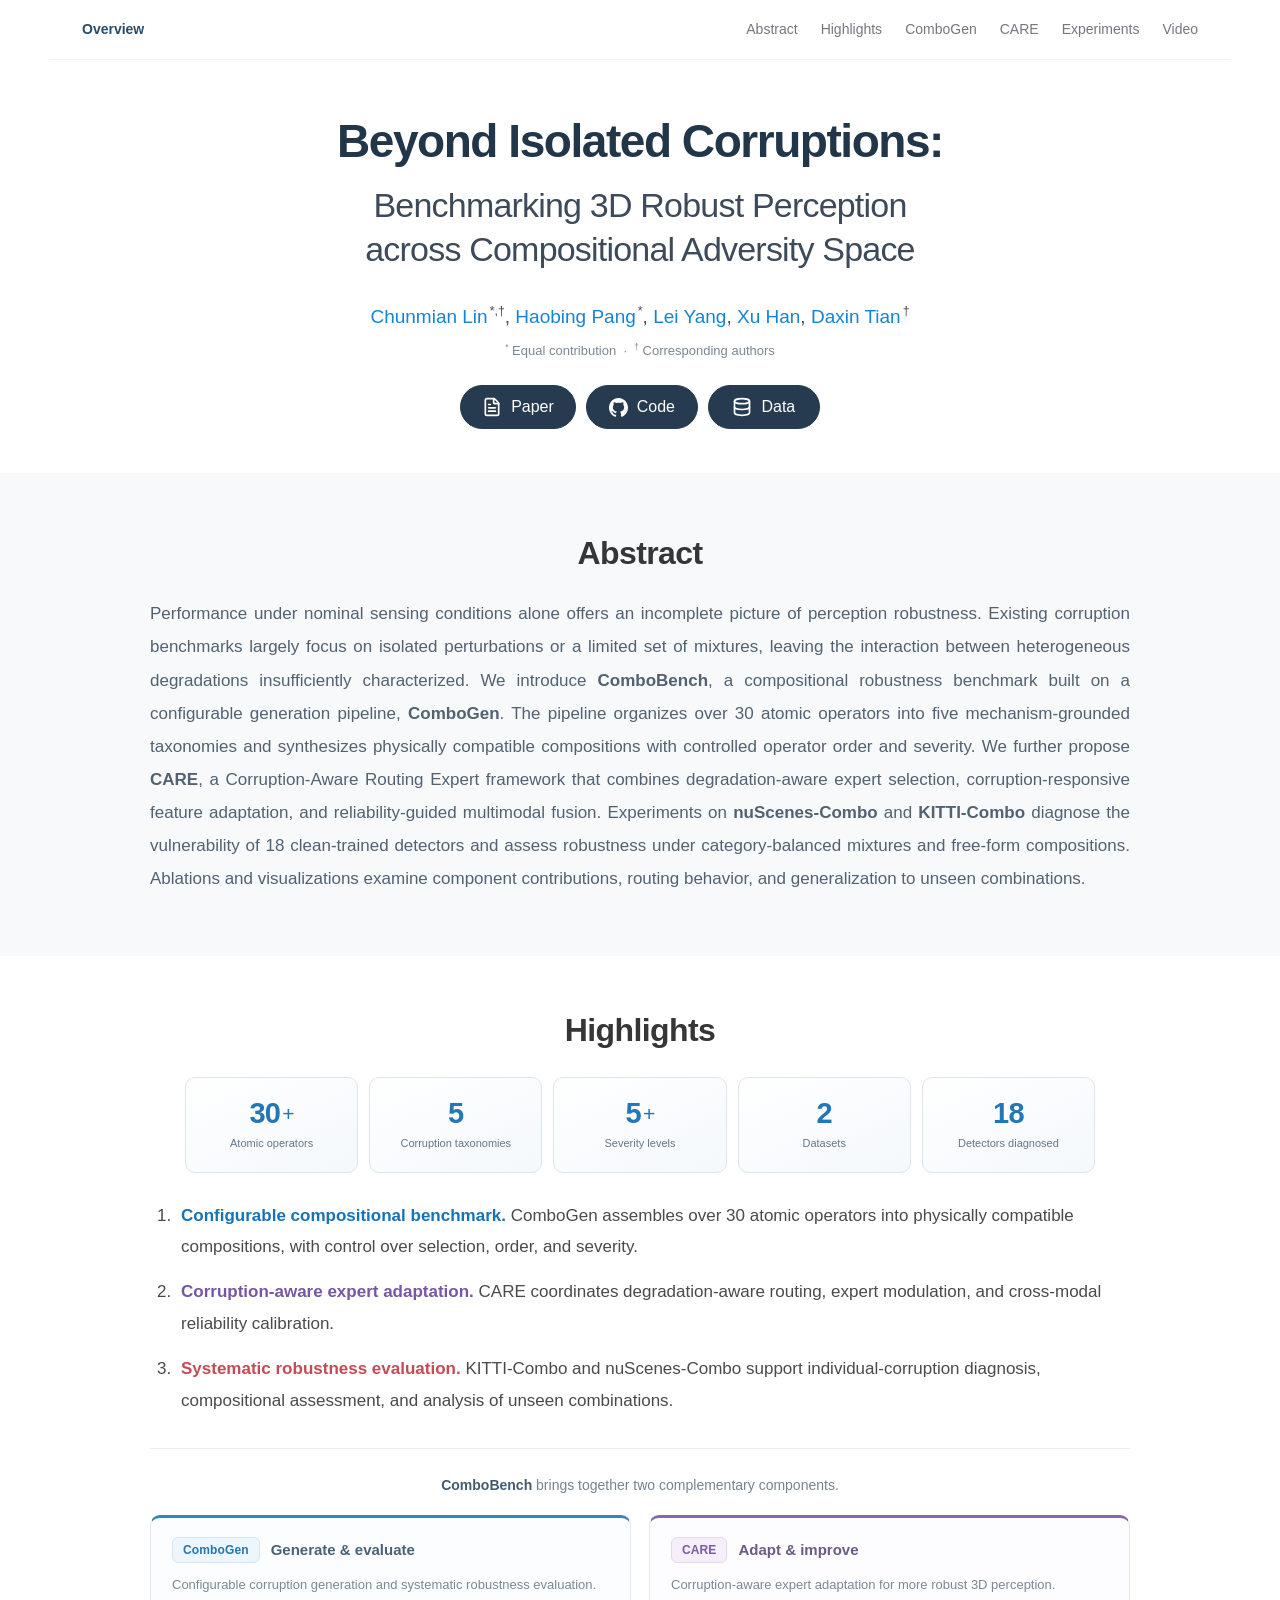
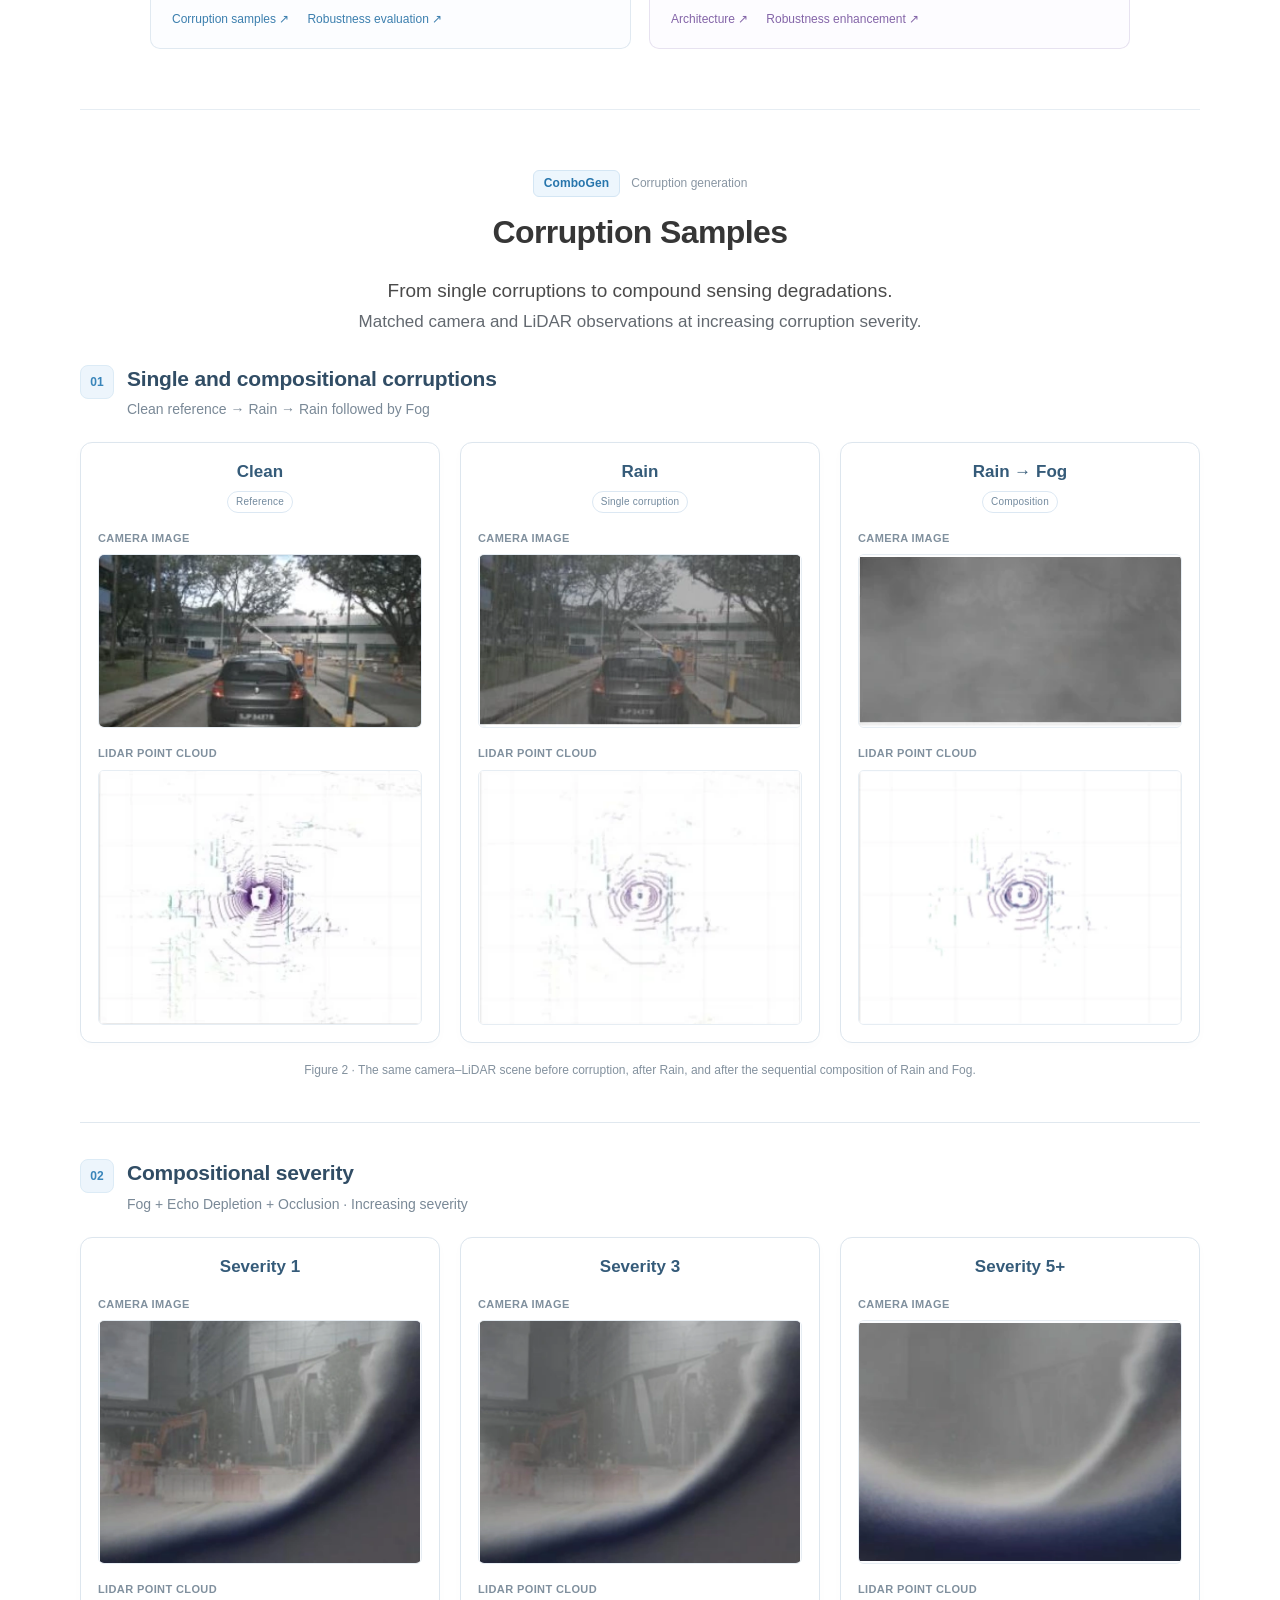
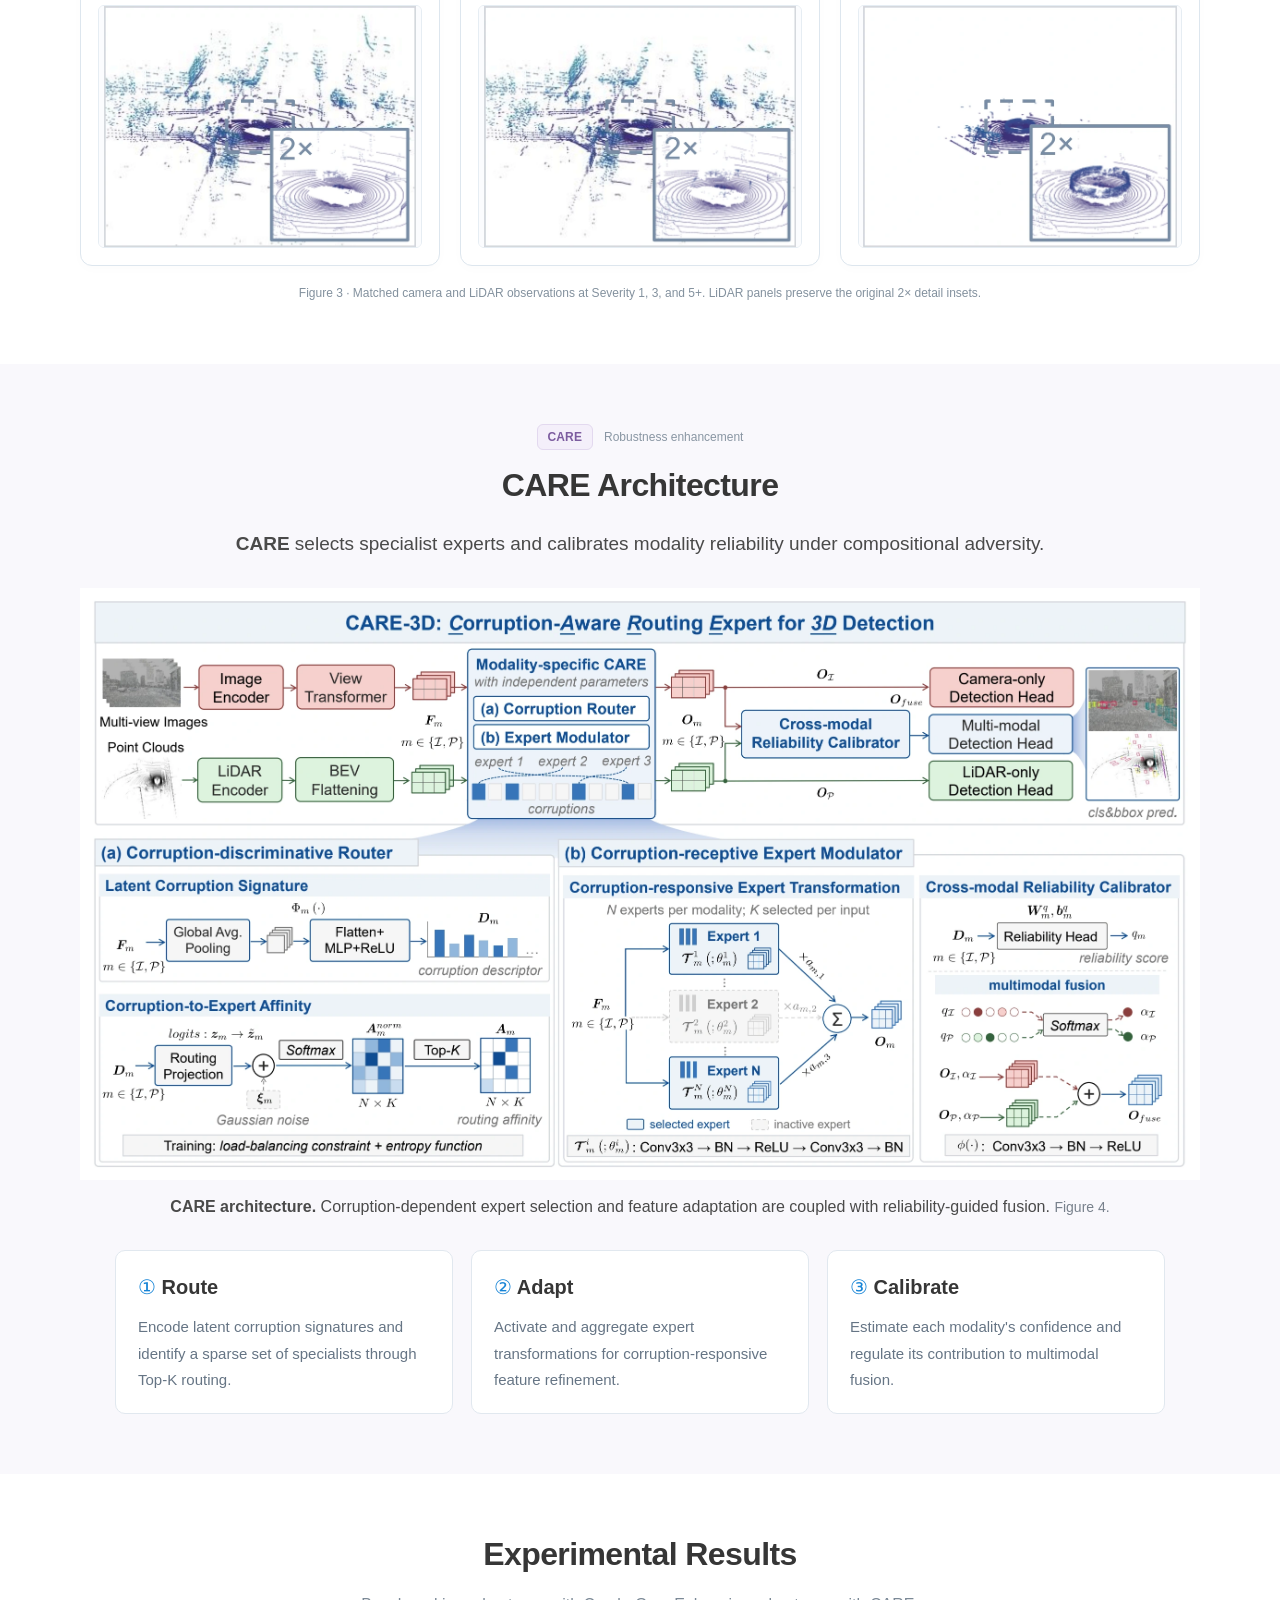
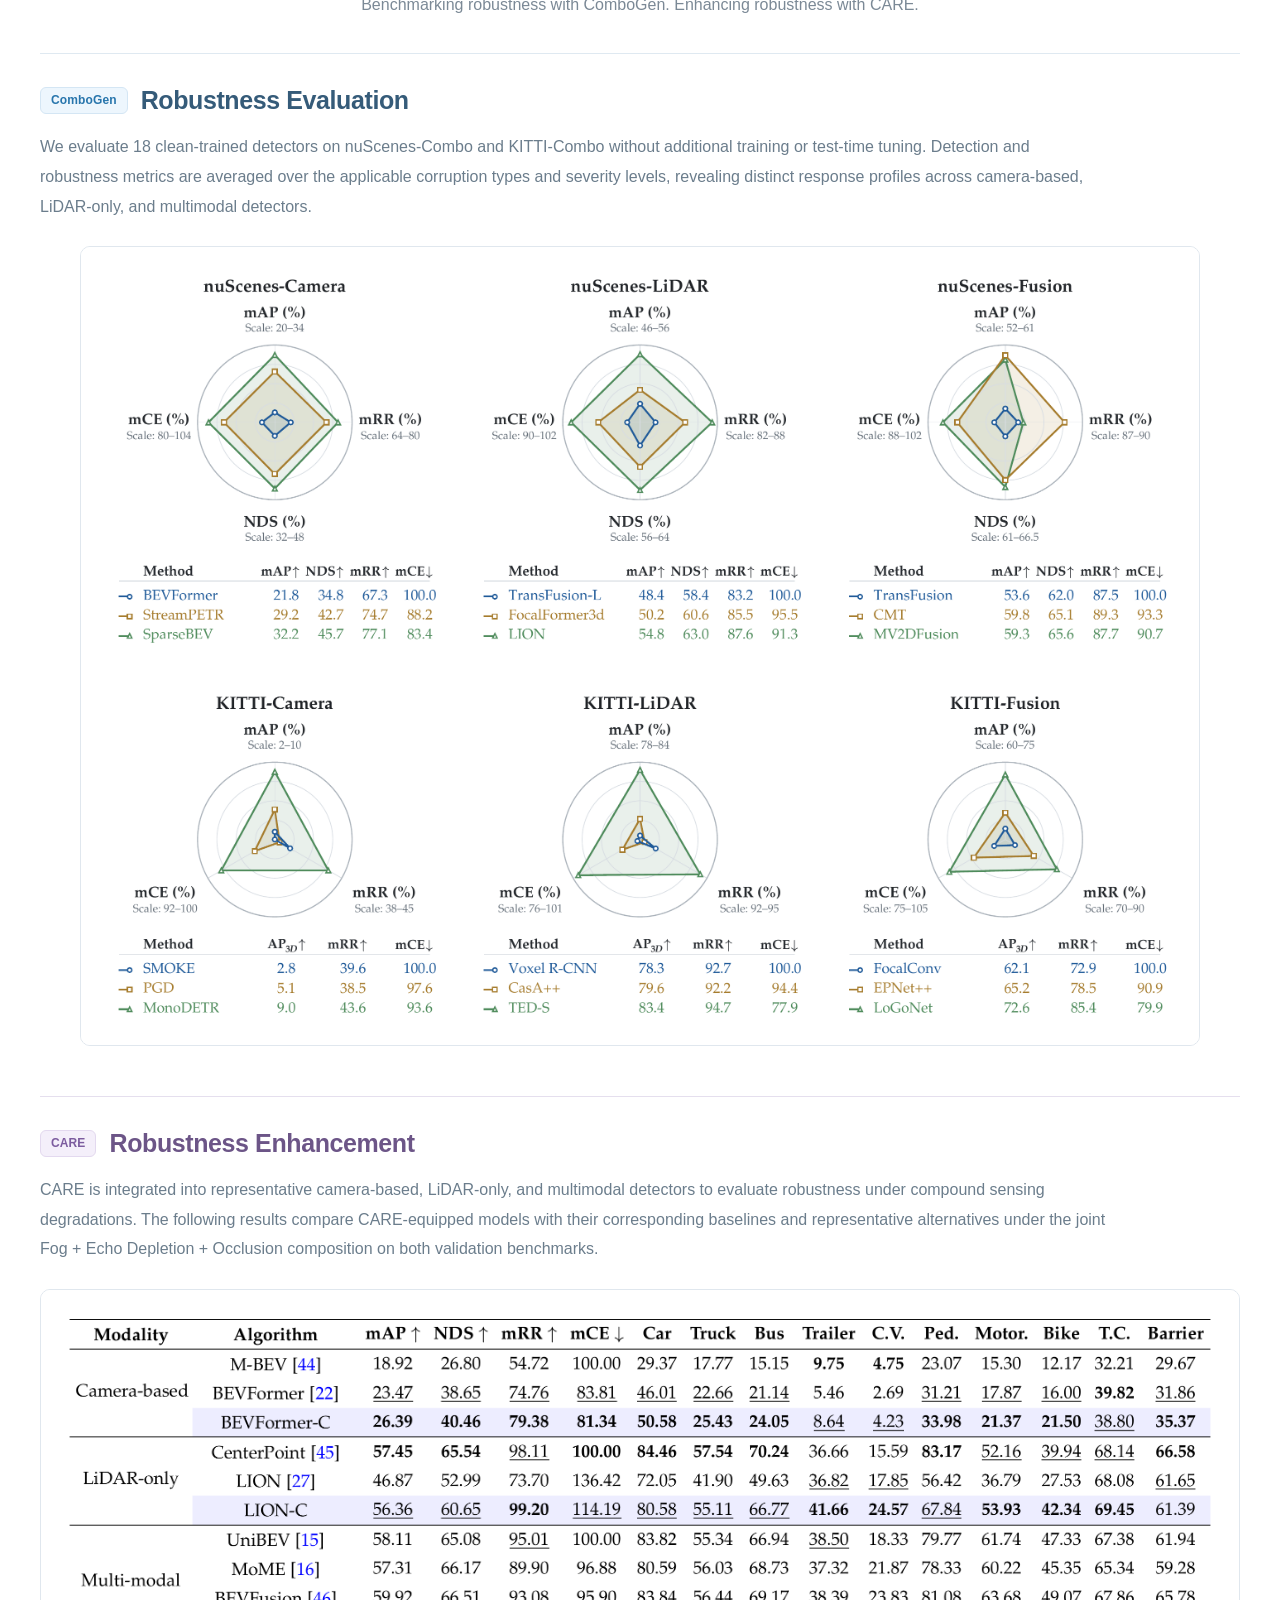
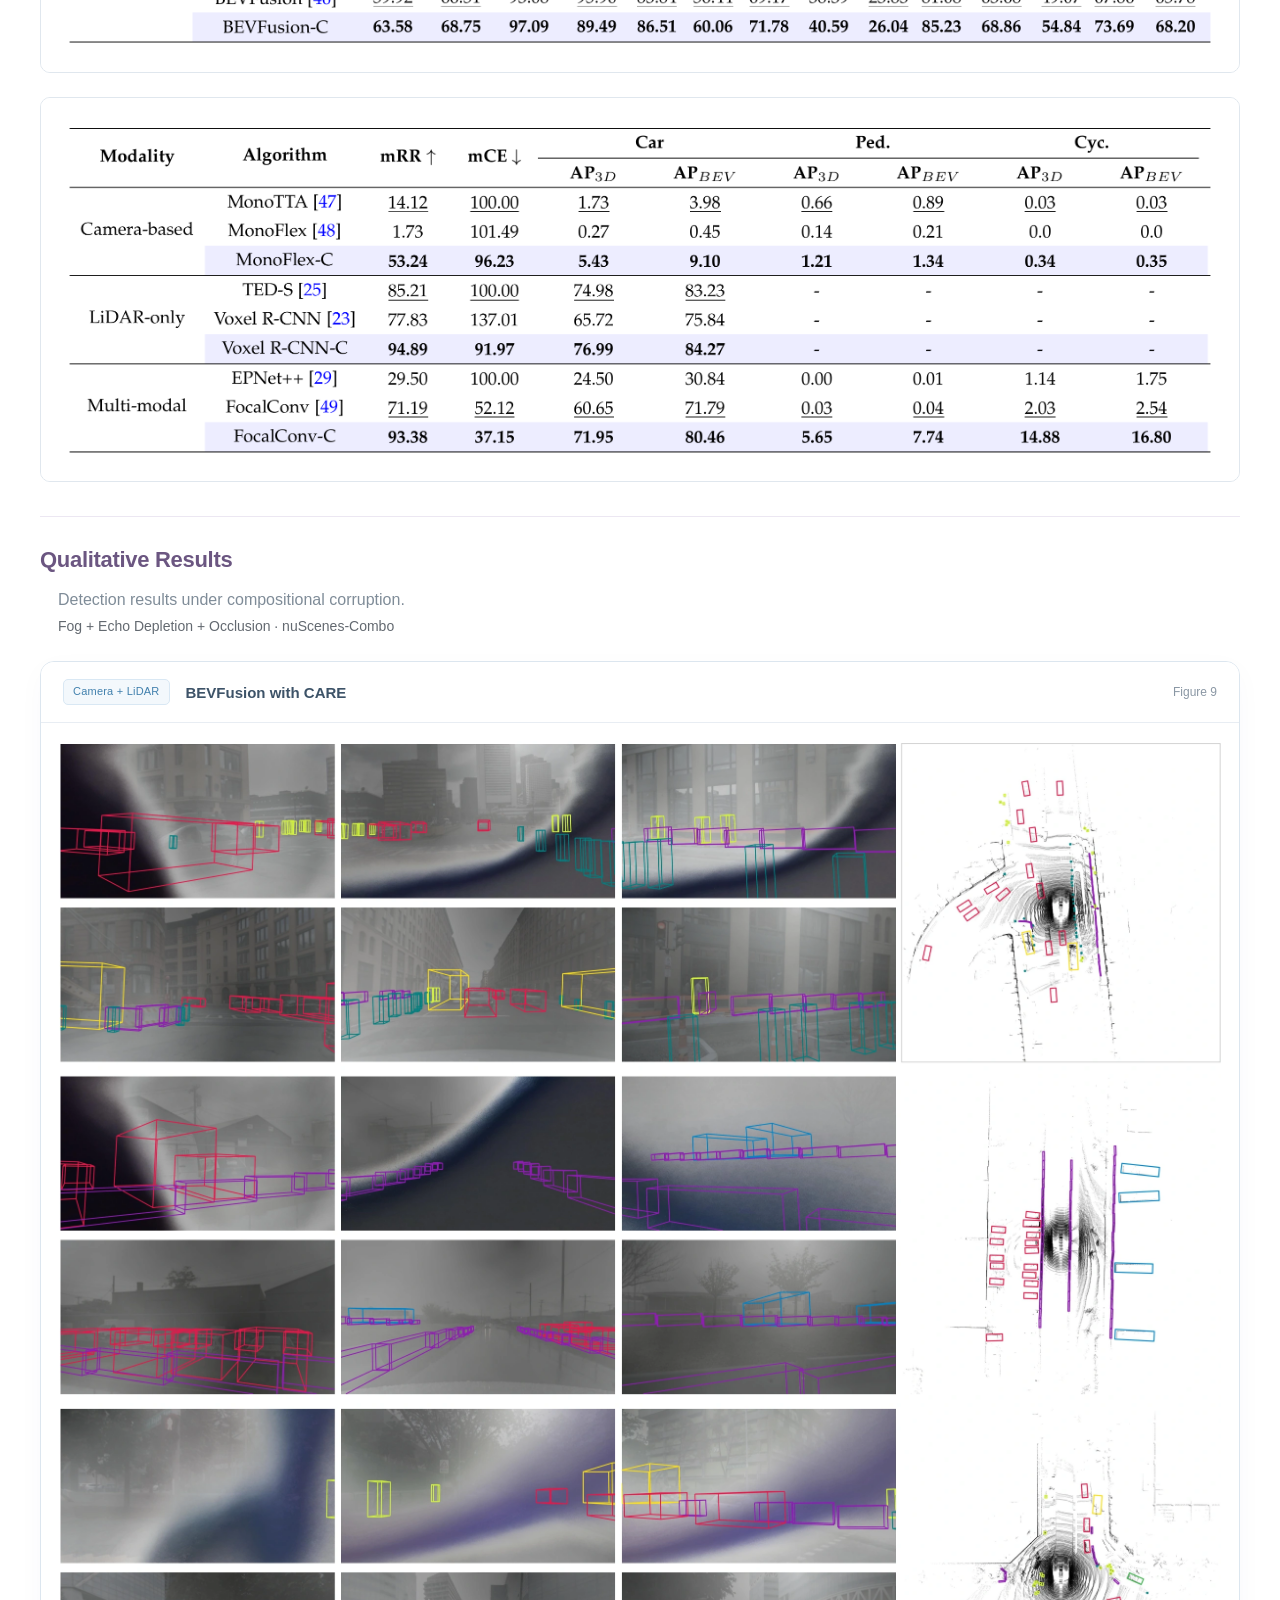
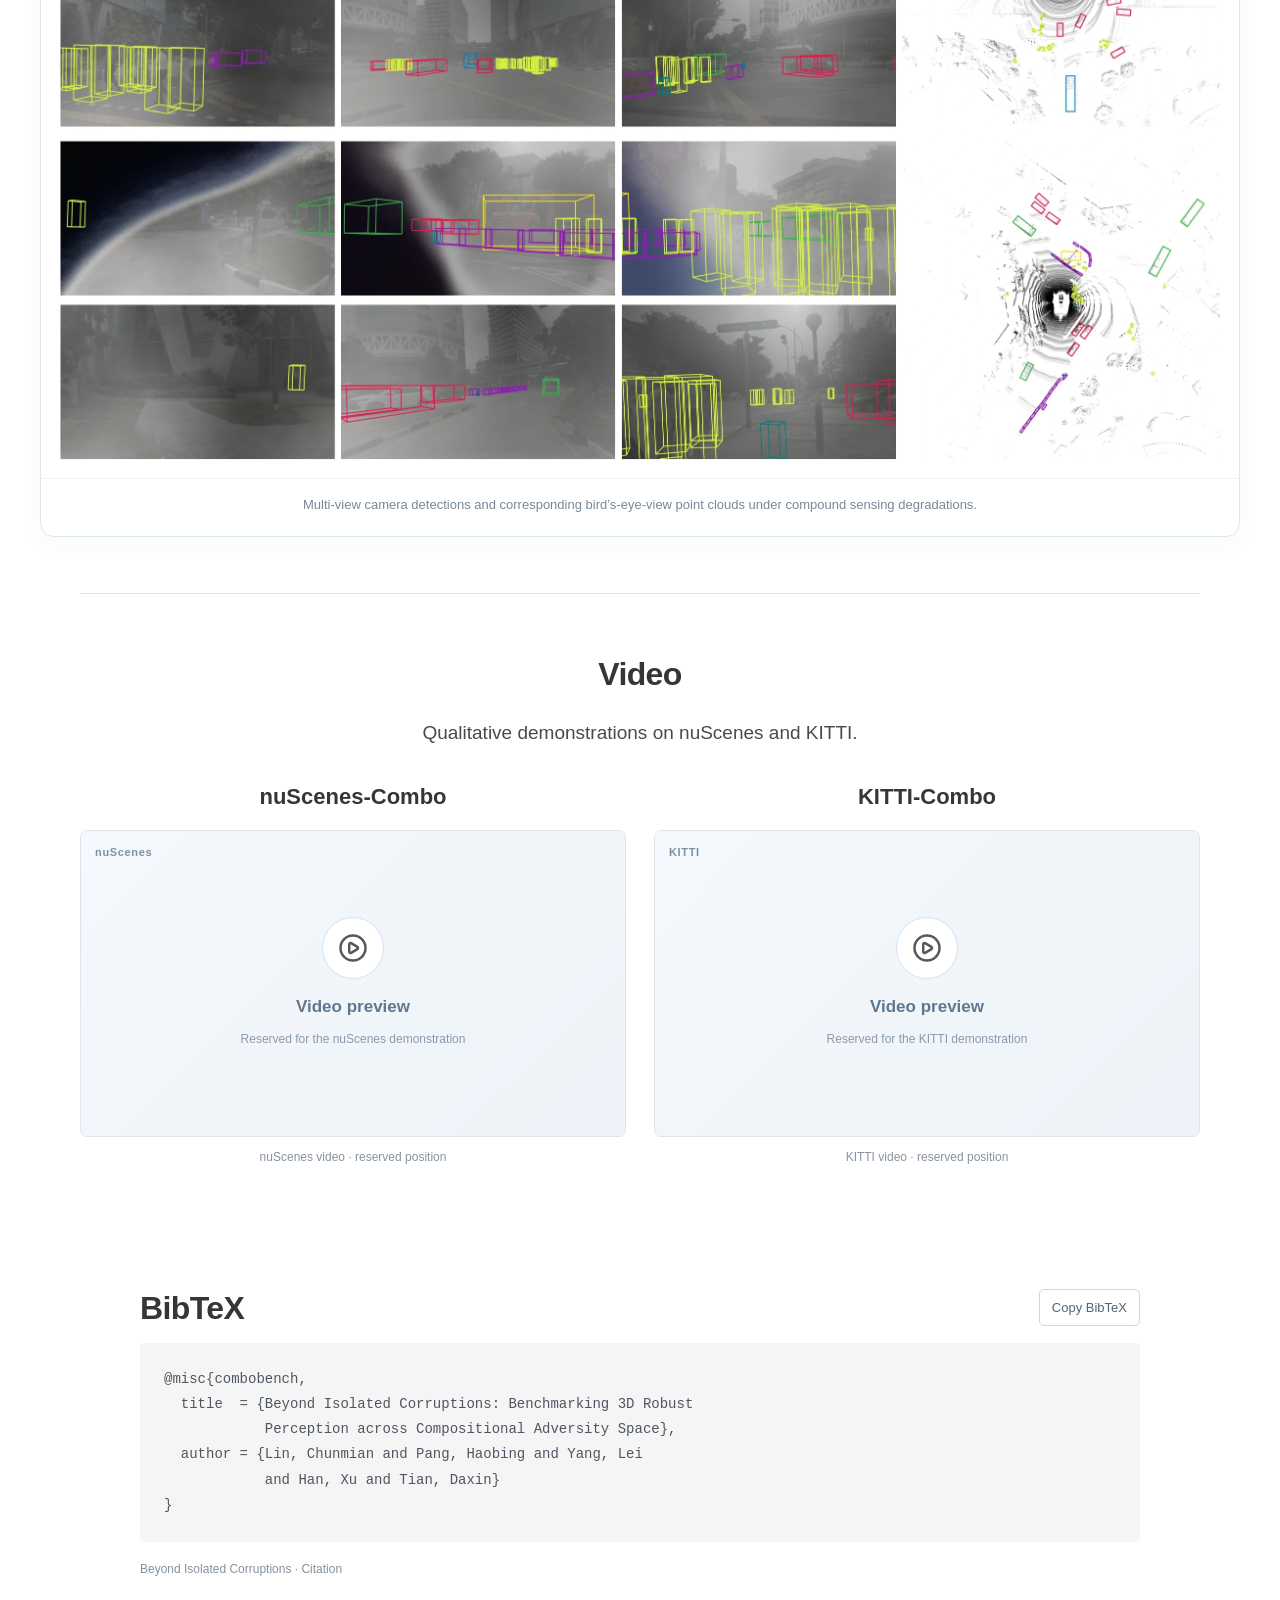
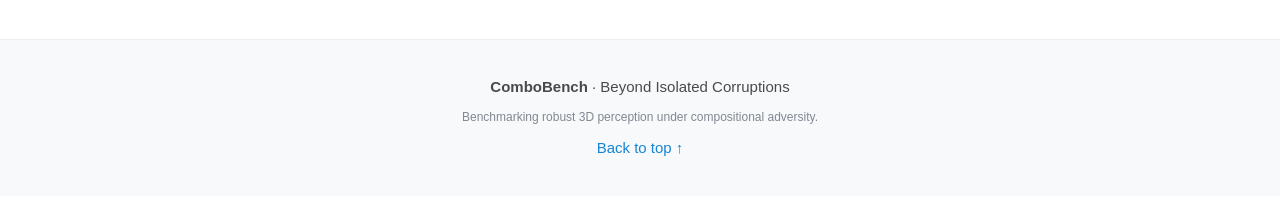
==== commit b391e229: "Organize homepage around ComboGen and CARE with original paper results" ====
--- a/index.html
+++ b/index.html
@@ -3,175 +3,67 @@
 <head>
 <meta charset="utf-8"><meta name="viewport" content="width=device-width,initial-scale=1">
 <meta name="description" content="ComboBench: a configurable benchmark and corruption-aware expert framework for robust 3D perception under compositional sensing degradations.">
-<meta name="theme-color" content="#ffffff"><title>ComboBench: Beyond Isolated Corruptions</title>
+<meta name="theme-color" content="#ffffff"><title>Beyond Isolated Corruptions: Benchmarking 3D Robust Perception</title>
 <link rel="icon" href="assets/favicon.svg" type="image/svg+xml"><link rel="stylesheet" href="styles-v3.css">
 <script src="site-config.js" defer></script><script src="script-v3.js" defer></script>
 </head>
 
 <body><a class="skip-link" href="#main">Skip to content</a>
-<nav class="top-nav" aria-label="Page sections"><a class="home-link" href="#top">ComboBench</a><div><a href="#highlights">Highlights</a><a href="#abstract">Abstract</a><a href="#corruption-examples">Corruptions</a><a href="#method">CARE</a><a href="#evaluation">Results</a><a href="#video">Video</a></div></nav>
+<nav class="top-nav" aria-label="Page sections"><a class="home-link" href="#top">Overview</a><div><a href="#abstract">Abstract</a><a href="#highlights">Highlights</a><a href="#corruption-examples">ComboGen</a><a href="#method">CARE</a><a href="#evaluation">Experiments</a><a href="#video">Video</a></div></nav>
 <main id="main">
 <header class="publication-header" id="top">
-<h1><span class="project-name">ComboBench</span>: Beyond Isolated Corruptions<br class="title-break"><span class="publication-subtitle">Benchmarking 3D Robust Perception<br class="title-break"> across Compositional Adversity Space</span></h1>
-<p class="authors"><span data-author="chunmian">Chunmian Lin</span><sup>*,†</sup>, <span data-author="haobing">Haobing Pang</span><sup>*</sup>, <span data-author="lei">Lei Yang</span>, <span data-author="xu">Xu Han</span>, <span data-author="daxin">Daxin Tian</span><sup>†</sup></p>
+<h1>Beyond Isolated Corruptions:
+<span class="publication-subtitle">Benchmarking 3D Robust Perception<br class="title-break"> across Compositional Adversity Space</span></h1><p class="authors"><span data-author="chunmian">Chunmian Lin</span><sup>*,†</sup>, <span data-author="haobing">Haobing Pang</span><sup>*</sup>, <span data-author="lei">Lei Yang</span>, <span data-author="xu">Xu Han</span>, <span data-author="daxin">Daxin Tian</span><sup>†</sup></p>
 
-<p class="contribution-note"><sup>*</sup> Equal contribution &nbsp;·&nbsp; <sup>†</sup> Corresponding authors</p>
-<p class="venue-line" id="venue-line"><strong>Manuscript</strong><span>Venue / year to be added</span></p>
-<div class="publication-links" aria-label="Publication resources">
-<button class="resource-pill is-pending" type="button" data-resource="paper"><img class="resource-icon" src="assets/icons/paper.svg" alt="" width="20" height="20">Paper<small>soon</small></button>
-<button class="resource-pill is-pending" type="button" data-resource="code"><img class="resource-icon github-icon" src="assets/icons/github.svg" alt="" width="20" height="20">Code<small>soon</small></button>
-<button class="resource-pill is-pending" type="button" data-resource="data"><img class="resource-icon" src="assets/icons/data.svg" alt="" width="20" height="20">Data<small>soon</small></button>
+<p class="contribution-note"><sup>*</sup> Equal contribution  ·  <sup>†</sup> Corresponding authors</p>
+<p id="venue-line" class="venue-line" hidden=""></p><div class="publication-links" aria-label="Publication resources">
+<button class="resource-pill is-pending" type="button" data-resource="paper"><img class="resource-icon" src="assets/icons/paper.svg" alt="" width="20" height="20">Paper</button>
+<button class="resource-pill is-pending" type="button" data-resource="code"><img class="resource-icon github-icon" src="assets/icons/github.svg" alt="" width="20" height="20">Code</button>
+<button class="resource-pill is-pending" type="button" data-resource="data"><img class="resource-icon" src="assets/icons/data.svg" alt="" width="20" height="20">Data</button>
 </div></header>
-<section class="teaser content-wide" aria-label="Research overview"><figure>
-<button class="figure-zoom teaser-image" type="button" data-image="assets/figures/detection-results.webp" data-caption="Figure 9: BEVFusion-CARE detections under Fog–Echo Depletion–Occlusion on nuScenes-Combo. The teaser shows a selected scene; the enlarged figure contains all examples." aria-label="Enlarge the detection teaser"><img src="assets/figures/detection-scene.webp" alt="BEVFusion-CARE predictions across six camera views and a bird's-eye-view point cloud under compositional corruption" width="2373" height="663" fetchpriority="high"><span class="zoom-label">View full figure ↗</span></button>
-<figcaption><strong>Beyond one corruption at a time.</strong> ComboBench evaluates 3D perception when heterogeneous camera–LiDAR degradations coexist, while CARE adapts to their compound effects.</figcaption></figure>
-<div class="teaser-facts"><span><b>30+</b> atomic operators</span><span><b>5</b> corruption taxonomies</span><span><b>5+</b> severity levels</span><span><b>2</b> datasets</span><span><b>18</b> detectors diagnosed</span></div></section>
-<section class="section highlights content" id="highlights" aria-labelledby="highlights-title"><h2 id="highlights-title">Highlights</h2><ol>
+<section class="section soft-section" id="abstract" aria-labelledby="abstract-title"><div class="content abstract-content"><h2 id="abstract-title">Abstract</h2><p>Performance under nominal sensing conditions alone offers an incomplete picture of perception robustness. Existing corruption benchmarks largely focus on isolated perturbations or a limited set of mixtures, leaving the interaction between heterogeneous degradations insufficiently characterized. We introduce <strong>ComboBench</strong>, a compositional robustness benchmark built on a configurable generation pipeline, <strong>ComboGen</strong>. The pipeline organizes over 30 atomic operators into five mechanism-grounded taxonomies and synthesizes physically compatible compositions with controlled operator order and severity. We further propose <strong>CARE</strong>, a Corruption-Aware Routing Expert framework that combines degradation-aware expert selection, corruption-responsive feature adaptation, and reliability-guided multimodal fusion. Experiments on <strong>nuScenes-Combo</strong> and <strong>KITTI-Combo</strong> diagnose the vulnerability of 18 clean-trained detectors and assess robustness under category-balanced mixtures and free-form compositions. Ablations and visualizations examine component contributions, routing behavior, and generalization to unseen combinations.</p></div></section>
+<section class="section highlights content" id="highlights" aria-labelledby="highlights-title"><h2 id="highlights-title">Highlights</h2><dl class="benchmark-facts" aria-label="Benchmark at a glance">
+<div class="fact-card"><dt>Atomic operators</dt><dd>30<span>+</span></dd></div>
+<div class="fact-card"><dt>Corruption taxonomies</dt><dd>5</dd></div>
+<div class="fact-card"><dt>Severity levels</dt><dd>5<span>+</span></dd></div>
+<div class="fact-card"><dt>Datasets</dt><dd>2</dd></div>
+<div class="fact-card"><dt>Detectors diagnosed</dt><dd>18</dd></div>
+</dl><ol>
 <li><strong class="blue">Configurable compositional benchmark.</strong> ComboGen assembles over 30 atomic operators into physically compatible compositions, with control over selection, order, and severity.</li>
 <li><strong class="purple">Corruption-aware expert adaptation.</strong> CARE coordinates degradation-aware routing, expert modulation, and cross-modal reliability calibration.</li>
 <li><strong class="red">Systematic robustness evaluation.</strong> KITTI-Combo and nuScenes-Combo support individual-corruption diagnosis, compositional assessment, and analysis of unseen combinations.</li>
-</ol></section>
-<section class="section soft-section" id="abstract" aria-labelledby="abstract-title"><div class="content abstract-content"><h2 id="abstract-title">Abstract</h2><p>Performance under nominal sensing conditions alone offers an incomplete picture of perception robustness. Existing corruption benchmarks largely focus on isolated perturbations or a limited set of mixtures, leaving the interaction between heterogeneous degradations insufficiently characterized. We introduce <strong>ComboBench</strong>, a compositional robustness benchmark built on a configurable generation pipeline, <strong>ComboGen</strong>. The pipeline organizes over 30 atomic operators into five mechanism-grounded taxonomies and synthesizes physically compatible compositions with controlled operator order and severity. We further propose <strong>CARE</strong>, a Corruption-Aware Routing Expert framework that combines degradation-aware expert selection, corruption-responsive feature adaptation, and reliability-guided multimodal fusion. Experiments on <strong>nuScenes-Combo</strong> and <strong>KITTI-Combo</strong> diagnose the vulnerability of 18 clean-trained detectors and assess robustness under category-balanced mixtures and free-form compositions. Ablations and visualizations examine component contributions, routing behavior, and generalization to unseen combinations.</p><p class="source-note">Condensed from the manuscript. <span class="paper-pending-note">Paper coming soon</span></p></div></section>
-<section class="section content-wide" id="corruption-examples" aria-labelledby="corruption-examples-title"><h2 id="corruption-examples-title">Corrupted Images and Point Clouds</h2><p class="section-intro">Fog + Echo Depletion + Occlusion<br><span class="intro-secondary">Matched camera and LiDAR observations at increasing corruption severity.</span></p><div class="corruption-grid"><article class="corruption-example"><h3>Severity 1</h3><figure class="corruption-panel"><figcaption>Camera image</figcaption><button class="figure-zoom corruption-zoom" type="button" data-image="assets/figures/camera-severity-1.webp" data-caption="Severity 1: Camera image under Fog–Echo Depletion–Occlusion on nuScenes-Combo. Original matched example from manuscript Figure 3." aria-label="Enlarge Severity 1 camera image"><img src="assets/figures/camera-severity-1.webp" alt="Severity 1 camera image from the matched corruption sequence in Figure 3" width="664" height="500" loading="lazy"><span class="zoom-label">Enlarge ↗</span></button></figure><figure class="corruption-panel"><figcaption>LiDAR point cloud</figcaption><button class="figure-zoom corruption-zoom" type="button" data-image="assets/figures/lidar-severity-1.webp" data-caption="Severity 1: LiDAR point cloud under Fog–Echo Depletion–Occlusion on nuScenes-Combo. Original matched example from manuscript Figure 3." aria-label="Enlarge Severity 1 lidar point cloud"><img src="assets/figures/lidar-severity-1.webp" alt="Severity 1 lidar point cloud from the matched corruption sequence in Figure 3" width="670" height="517" loading="lazy"><span class="zoom-label">Enlarge ↗</span></button></figure></article><article class="corruption-example"><h3>Severity 3</h3><figure class="corruption-panel"><figcaption>Camera image</figcaption><button class="figure-zoom corruption-zoom" type="button" data-image="assets/figures/camera-severity-3.webp" data-caption="Severity 3: Camera image under Fog–Echo Depletion–Occlusion on nuScenes-Combo. Original matched example from manuscript Figure 3." aria-label="Enlarge Severity 3 camera image"><img src="assets/figures/camera-severity-3.webp" alt="Severity 3 camera image from the matched corruption sequence in Figure 3" width="663" height="500" loading="lazy"><span class="zoom-label">Enlarge ↗</span></button></figure><figure class="corruption-panel"><figcaption>LiDAR point cloud</figcaption><button class="figure-zoom corruption-zoom" type="button" data-image="assets/figures/lidar-severity-3.webp" data-caption="Severity 3: LiDAR point cloud under Fog–Echo Depletion–Occlusion on nuScenes-Combo. Original matched example from manuscript Figure 3." aria-label="Enlarge Severity 3 lidar point cloud"><img src="assets/figures/lidar-severity-3.webp" alt="Severity 3 lidar point cloud from the matched corruption sequence in Figure 3" width="670" height="517" loading="lazy"><span class="zoom-label">Enlarge ↗</span></button></figure></article><article class="corruption-example"><h3>Severity 5+</h3><figure class="corruption-panel"><figcaption>Camera image</figcaption><button class="figure-zoom corruption-zoom" type="button" data-image="assets/figures/camera-severity-6.webp" data-caption="Severity 5+: Camera image under Fog–Echo Depletion–Occlusion on nuScenes-Combo. Original matched example from manuscript Figure 3." aria-label="Enlarge Severity 5+ camera image"><img src="assets/figures/camera-severity-6.webp" alt="Severity 5+ camera image from the matched corruption sequence in Figure 3" width="675" height="500" loading="lazy"><span class="zoom-label">Enlarge ↗</span></button></figure><figure class="corruption-panel"><figcaption>LiDAR point cloud</figcaption><button class="figure-zoom corruption-zoom" type="button" data-image="assets/figures/lidar-severity-6.webp" data-caption="Severity 5+: LiDAR point cloud under Fog–Echo Depletion–Occlusion on nuScenes-Combo. Original matched example from manuscript Figure 3." aria-label="Enlarge Severity 5+ lidar point cloud"><img src="assets/figures/lidar-severity-6.webp" alt="Severity 5+ lidar point cloud from the matched corruption sequence in Figure 3" width="674" height="517" loading="lazy"><span class="zoom-label">Enlarge ↗</span></button></figure></article></div><p class="source-note">Original examples from Figure 3 on nuScenes-Combo. Camera images and point clouds in each column share the same severity. LiDAR panels retain the original 2× detail inset.</p></section>
-<section class="section soft-section" id="method" aria-labelledby="method-title"><div class="content-wide"><h2 id="method-title">CARE Architecture</h2><p class="section-intro"><strong>CARE</strong> selects specialist experts and calibrates modality reliability under compositional adversity.</p><figure class="research-figure"><button class="figure-zoom" type="button" data-image="assets/figures/care-framework.webp" data-caption="Figure 4: CARE combines corruption-discriminative routing, corruption-receptive expert modulation, and cross-modal reliability calibration." aria-label="Enlarge the CARE framework"><img src="assets/figures/care-framework.webp" alt="CARE architecture: input-conditioned routing, expert modulation, and reliability-guided camera–LiDAR fusion" width="2373" height="1230" loading="lazy"><span class="zoom-label">Enlarge ↗</span></button><figcaption><strong>CARE architecture.</strong> Corruption-dependent expert selection and feature adaptation are coupled with reliability-guided fusion. <span class="figure-number">Figure 4.</span></figcaption></figure>
+</ol><div class="component-overview" aria-label="The two components of ComboBench">
+<p class="component-overview-intro"><strong>ComboBench</strong> brings together two complementary components.</p>
+<div class="component-paths">
+<article class="component-path combogen-path"><div class="component-path-title"><span class="component-tag combogen-tag">ComboGen</span><strong>Generate &amp; evaluate</strong></div><p>Configurable corruption generation and systematic robustness evaluation.</p><div class="component-links"><a href="#corruption-examples">Corruption samples ↗</a><a href="#robustness-assessment">Robustness evaluation ↗</a></div></article>
+<article class="component-path care-path"><div class="component-path-title"><span class="component-tag care-tag">CARE</span><strong>Adapt &amp; improve</strong></div><p>Corruption-aware expert adaptation for more robust 3D perception.</p><div class="component-links"><a href="#method">Architecture ↗</a><a href="#robustness-enhancement">Robustness enhancement ↗</a></div></article>
+</div></div></section>
+<section class="section content-wide" id="corruption-examples" aria-labelledby="corruption-examples-title" data-component="combogen"><p class="section-component"><span class="component-tag combogen-tag">ComboGen</span><span>Corruption generation</span></p><h2 id="corruption-examples-title">Corruption Samples</h2><p class="section-intro">From single corruptions to compound sensing degradations.<br><span class="intro-secondary">Matched camera and LiDAR observations at increasing corruption severity.</span></p><div class="sample-group"><div class="sample-group-heading"><span class="sample-group-index">01</span><div><h3>Single and compositional corruptions</h3><p>Clean reference → Rain → Rain followed by Fog</p></div></div><div class="corruption-grid sequence-grid"><article class="corruption-example"><h4>Clean<span class="sample-label">Reference</span></h4><div class="corruption-panels"><figure class="corruption-panel"><figcaption>Camera image</figcaption><button class="figure-zoom corruption-zoom" type="button" data-image="assets/figures/camera-clean.webp" data-caption="Figure 2: Camera image, Clean." aria-label="Enlarge Clean camera image"><img src="assets/figures/camera-clean.webp" alt="Camera image of the same scene: Clean" width="341" height="182" loading="lazy"><span class="zoom-label">Enlarge ↗</span></button></figure><figure class="corruption-panel"><figcaption>LiDAR point cloud</figcaption><button class="figure-zoom corruption-zoom" type="button" data-image="assets/figures/lidar-clean.webp" data-caption="Figure 2: LiDAR point cloud, Clean." aria-label="Enlarge Clean lidar point cloud"><img src="assets/figures/lidar-clean.webp" alt="LiDAR point cloud of the same scene: Clean" width="341" height="268" loading="lazy"><span class="zoom-label">Enlarge ↗</span></button></figure></div></article><article class="corruption-example"><h4>Rain<span class="sample-label">Single corruption</span></h4><div class="corruption-panels"><figure class="corruption-panel"><figcaption>Camera image</figcaption><button class="figure-zoom corruption-zoom" type="button" data-image="assets/figures/camera-rain.webp" data-caption="Figure 2: Camera image, Rain." aria-label="Enlarge Rain camera image"><img src="assets/figures/camera-rain.webp" alt="Camera image of the same scene: Rain" width="338" height="182" loading="lazy"><span class="zoom-label">Enlarge ↗</span></button></figure><figure class="corruption-panel"><figcaption>LiDAR point cloud</figcaption><button class="figure-zoom corruption-zoom" type="button" data-image="assets/figures/lidar-rain.webp" data-caption="Figure 2: LiDAR point cloud, Rain." aria-label="Enlarge Rain lidar point cloud"><img src="assets/figures/lidar-rain.webp" alt="LiDAR point cloud of the same scene: Rain" width="338" height="268" loading="lazy"><span class="zoom-label">Enlarge ↗</span></button></figure></div></article><article class="corruption-example"><h4>Rain → Fog<span class="sample-label">Composition</span></h4><div class="corruption-panels"><figure class="corruption-panel"><figcaption>Camera image</figcaption><button class="figure-zoom corruption-zoom" type="button" data-image="assets/figures/camera-rain-fog.webp" data-caption="Figure 2: Camera image, Rain → Fog." aria-label="Enlarge Rain → Fog camera image"><img src="assets/figures/camera-rain-fog.webp" alt="Camera image of the same scene: Rain → Fog" width="344" height="182" loading="lazy"><span class="zoom-label">Enlarge ↗</span></button></figure><figure class="corruption-panel"><figcaption>LiDAR point cloud</figcaption><button class="figure-zoom corruption-zoom" type="button" data-image="assets/figures/lidar-rain-fog.webp" data-caption="Figure 2: LiDAR point cloud, Rain → Fog." aria-label="Enlarge Rain → Fog lidar point cloud"><img src="assets/figures/lidar-rain-fog.webp" alt="LiDAR point cloud of the same scene: Rain → Fog" width="344" height="268" loading="lazy"><span class="zoom-label">Enlarge ↗</span></button></figure></div></article></div><p class="source-note">Figure 2 · The same camera–LiDAR scene before corruption, after Rain, and after the sequential composition of Rain and Fog.</p></div><div class="sample-group"><div class="sample-group-heading"><span class="sample-group-index">02</span><div><h3>Compositional severity</h3><p>Fog + Echo Depletion + Occlusion · Increasing severity</p></div></div><div class="corruption-grid"><article class="corruption-example"><h4>Severity 1</h4><div class="corruption-panels"><figure class="corruption-panel"><figcaption>Camera image</figcaption><button class="figure-zoom corruption-zoom" type="button" data-image="assets/figures/camera-severity-1.webp" data-caption="Severity 1: Camera image under Fog–Echo Depletion–Occlusion on nuScenes-Combo. Original matched example from Figure 3." aria-label="Enlarge Severity 1 camera image"><img src="assets/figures/camera-severity-1.webp" alt="Severity 1 camera image from the matched corruption sequence in Figure 3" width="664" height="500" loading="lazy"><span class="zoom-label">Enlarge ↗</span></button></figure><figure class="corruption-panel"><figcaption>LiDAR point cloud</figcaption><button class="figure-zoom corruption-zoom" type="button" data-image="assets/figures/lidar-severity-1.webp" data-caption="Severity 1: LiDAR point cloud under Fog–Echo Depletion–Occlusion on nuScenes-Combo. Original matched example from Figure 3." aria-label="Enlarge Severity 1 lidar point cloud"><img src="assets/figures/lidar-severity-1.webp" alt="Severity 1 lidar point cloud from the matched corruption sequence in Figure 3" width="670" height="517" loading="lazy"><span class="zoom-label">Enlarge ↗</span></button></figure></div></article><article class="corruption-example"><h4>Severity 3</h4><div class="corruption-panels"><figure class="corruption-panel"><figcaption>Camera image</figcaption><button class="figure-zoom corruption-zoom" type="button" data-image="assets/figures/camera-severity-3.webp" data-caption="Severity 3: Camera image under Fog–Echo Depletion–Occlusion on nuScenes-Combo. Original matched example from Figure 3." aria-label="Enlarge Severity 3 camera image"><img src="assets/figures/camera-severity-3.webp" alt="Severity 3 camera image from the matched corruption sequence in Figure 3" width="663" height="500" loading="lazy"><span class="zoom-label">Enlarge ↗</span></button></figure><figure class="corruption-panel"><figcaption>LiDAR point cloud</figcaption><button class="figure-zoom corruption-zoom" type="button" data-image="assets/figures/lidar-severity-3.webp" data-caption="Severity 3: LiDAR point cloud under Fog–Echo Depletion–Occlusion on nuScenes-Combo. Original matched example from Figure 3." aria-label="Enlarge Severity 3 lidar point cloud"><img src="assets/figures/lidar-severity-3.webp" alt="Severity 3 lidar point cloud from the matched corruption sequence in Figure 3" width="670" height="517" loading="lazy"><span class="zoom-label">Enlarge ↗</span></button></figure></div></article><article class="corruption-example"><h4>Severity 5+</h4><div class="corruption-panels"><figure class="corruption-panel"><figcaption>Camera image</figcaption><button class="figure-zoom corruption-zoom" type="button" data-image="assets/figures/camera-severity-6.webp" data-caption="Severity 5+: Camera image under Fog–Echo Depletion–Occlusion on nuScenes-Combo. Original matched example from Figure 3." aria-label="Enlarge Severity 5+ camera image"><img src="assets/figures/camera-severity-6.webp" alt="Severity 5+ camera image from the matched corruption sequence in Figure 3" width="675" height="500" loading="lazy"><span class="zoom-label">Enlarge ↗</span></button></figure><figure class="corruption-panel"><figcaption>LiDAR point cloud</figcaption><button class="figure-zoom corruption-zoom" type="button" data-image="assets/figures/lidar-severity-6.webp" data-caption="Severity 5+: LiDAR point cloud under Fog–Echo Depletion–Occlusion on nuScenes-Combo. Original matched example from Figure 3." aria-label="Enlarge Severity 5+ lidar point cloud"><img src="assets/figures/lidar-severity-6.webp" alt="Severity 5+ lidar point cloud from the matched corruption sequence in Figure 3" width="674" height="517" loading="lazy"><span class="zoom-label">Enlarge ↗</span></button></figure></div></article></div><p class="source-note">Figure 3 · Matched camera and LiDAR observations at Severity 1, 3, and 5+. LiDAR panels preserve the original 2× detail insets.</p></div></section>
+<section class="section soft-section" id="method" aria-labelledby="method-title" data-component="care"><div class="content-wide"><p class="section-component"><span class="component-tag care-tag">CARE</span><span>Robustness enhancement</span></p><h2 id="method-title">CARE Architecture</h2><p class="section-intro"><strong>CARE</strong> selects specialist experts and calibrates modality reliability under compositional adversity.</p><figure class="research-figure"><button class="figure-zoom" type="button" data-image="assets/figures/care-framework.webp" data-caption="Figure 4: CARE combines corruption-discriminative routing, corruption-receptive expert modulation, and cross-modal reliability calibration." aria-label="Enlarge the CARE framework"><img src="assets/figures/care-framework.webp" alt="CARE architecture: input-conditioned routing, expert modulation, and reliability-guided camera–LiDAR fusion" width="2373" height="1230" loading="lazy"><span class="zoom-label">Enlarge ↗</span></button><figcaption><strong>CARE architecture.</strong> Corruption-dependent expert selection and feature adaptation are coupled with reliability-guided fusion. <span class="figure-number">Figure 4.</span></figcaption></figure>
 <div class="method-components"><article><h3><span>①</span> Route</h3><p>Encode latent corruption signatures and identify a sparse set of specialists through Top-K routing.</p></article><article><h3><span>②</span> Adapt</h3><p>Activate and aggregate expert transformations for corruption-responsive feature refinement.</p></article><article><h3><span>③</span> Calibrate</h3><p>Estimate each modality's confidence and regulate its contribution to multimodal fusion.</p></article></div></div></section>
 <section class="section results-section" id="evaluation" aria-labelledby="evaluation-title">
-  <div class="results-content">
-    <h2 id="evaluation-title">Experimental Results</h2>
-    <p class="section-intro">Robustness assessment under free-form composition: Fog + Echo Depletion + Occlusion.</p>
-    <div class="result-table-heading"><h3>Table 7 · nuScenes-Combo</h3><p>Validation set · <span class="paper-pending-note">Paper coming soon</span></p></div>
-    <div class="table-scroll science-table-wrap" tabindex="0" role="region" aria-label="Table 7: nuScenes-Combo validation, free-form composition">
-      <table class="science-table" data-table="7">
-        <caption><strong>Table 7.</strong> Robustness assessment of heterogeneous detectors under free-form composition, e.g., fog, echo depletion and occlusion, on nuScenes-Combo val.</caption>
-        <thead>
-          <tr><th scope="col">Modality</th><th scope="col">Algorithm</th><th scope="col">mAP ↑</th><th scope="col">NDS ↑</th><th scope="col">mRR ↑</th><th scope="col">mCE ↓</th><th scope="col">Car ↑</th><th scope="col">Truck ↑</th><th scope="col">Bus ↑</th><th scope="col">Trailer ↑</th><th scope="col">C.V. ↑</th><th scope="col">Ped. ↑</th><th scope="col">Motor. ↑</th><th scope="col">Bike ↑</th><th scope="col">T.C. ↑</th><th scope="col">Barrier ↑</th></tr>
-        </thead>
-        <tbody data-modality="Camera-based">
-          <tr class="modality-start" data-method="M-BEV">
-            <th scope="rowgroup" class="modality-label" rowspan="3">Camera-based</th>
-            <th scope="row" class="method-name">M-BEV <span class="method-reference">[44]</span></th>
-            <td>18.92</td><td>26.80</td><td>54.72</td><td>100.00</td><td>29.37</td><td>17.77</td><td>15.15</td><td>9.75</td><td>4.75</td><td>23.07</td><td>15.30</td><td>12.17</td><td>32.21</td><td>29.67</td>
-          </tr>
-          <tr data-method="BEVFormer">
-            <th scope="row" class="method-name">BEVFormer <span class="method-reference">[22]</span></th>
-            <td>23.47</td><td>38.65</td><td>74.76</td><td>83.81</td><td>46.01</td><td>22.66</td><td>21.14</td><td>5.46</td><td>2.69</td><td>31.21</td><td>17.87</td><td>16.00</td><td>39.82</td><td>31.86</td>
-          </tr>
-          <tr class="care-row" data-method="BEVFormer-C">
-            <th scope="row" class="method-name">BEVFormer-C</th>
-            <td>26.39</td><td>40.46</td><td>79.38</td><td>81.34</td><td>50.58</td><td>25.43</td><td>24.05</td><td>8.64</td><td>4.23</td><td>33.98</td><td>21.37</td><td>21.50</td><td>38.80</td><td>35.37</td>
-          </tr>
-        </tbody>
-        <tbody data-modality="LiDAR-only">
-          <tr class="modality-start" data-method="CenterPoint">
-            <th scope="rowgroup" class="modality-label" rowspan="3">LiDAR-only</th>
-            <th scope="row" class="method-name">CenterPoint <span class="method-reference">[45]</span></th>
-            <td>57.45</td><td>65.54</td><td>98.11</td><td>100.00</td><td>84.46</td><td>57.54</td><td>70.24</td><td>36.66</td><td>15.59</td><td>83.17</td><td>52.16</td><td>39.94</td><td>68.14</td><td>66.58</td>
-          </tr>
-          <tr data-method="LION">
-            <th scope="row" class="method-name">LION <span class="method-reference">[27]</span></th>
-            <td>46.87</td><td>52.99</td><td>73.70</td><td>136.42</td><td>72.05</td><td>41.90</td><td>49.63</td><td>36.82</td><td>17.85</td><td>56.42</td><td>36.79</td><td>27.53</td><td>68.08</td><td>61.65</td>
-          </tr>
-          <tr class="care-row" data-method="LION-C">
-            <th scope="row" class="method-name">LION-C</th>
-            <td>56.36</td><td>60.65</td><td>99.20</td><td>114.19</td><td>80.58</td><td>55.11</td><td>66.77</td><td>41.66</td><td>24.57</td><td>67.84</td><td>53.93</td><td>42.34</td><td>69.45</td><td>61.39</td>
-          </tr>
-        </tbody>
-        <tbody data-modality="Multi-modal">
-          <tr class="modality-start" data-method="UniBEV">
-            <th scope="rowgroup" class="modality-label" rowspan="4">Multi-modal</th>
-            <th scope="row" class="method-name">UniBEV <span class="method-reference">[15]</span></th>
-            <td>58.11</td><td>65.08</td><td>95.01</td><td>100.00</td><td>83.82</td><td>55.34</td><td>66.94</td><td>38.50</td><td>18.33</td><td>79.77</td><td>61.74</td><td>47.33</td><td>67.38</td><td>61.94</td>
-          </tr>
-          <tr data-method="MoME">
-            <th scope="row" class="method-name">MoME <span class="method-reference">[16]</span></th>
-            <td>57.31</td><td>66.17</td><td>89.90</td><td>96.88</td><td>80.59</td><td>56.03</td><td>68.73</td><td>37.32</td><td>21.87</td><td>78.33</td><td>60.22</td><td>45.35</td><td>65.34</td><td>59.28</td>
-          </tr>
-          <tr data-method="BEVFusion">
-            <th scope="row" class="method-name">BEVFusion <span class="method-reference">[46]</span></th>
-            <td>59.92</td><td>66.51</td><td>93.08</td><td>95.90</td><td>83.84</td><td>56.44</td><td>69.17</td><td>38.39</td><td>23.83</td><td>81.08</td><td>63.68</td><td>49.07</td><td>67.86</td><td>65.78</td>
-          </tr>
-          <tr class="care-row" data-method="BEVFusion-C">
-            <th scope="row" class="method-name">BEVFusion-C</th>
-            <td>63.58</td><td>68.75</td><td>97.09</td><td>89.49</td><td>86.51</td><td>60.06</td><td>71.78</td><td>40.59</td><td>26.04</td><td>85.23</td><td>68.86</td><td>54.84</td><td>73.69</td><td>68.20</td>
-          </tr>
-        </tbody>
-      </table>
-    </div>
-    <div class="result-table-heading second-table-heading"><h3>Table 8 · KITTI-Combo</h3><p>Validation set · <span class="paper-pending-note">Paper coming soon</span></p></div>
-    <div class="table-scroll science-table-wrap" tabindex="0" role="region" aria-label="Table 8: KITTI-Combo validation, free-form composition">
-      <table class="science-table" data-table="8">
-        <caption><strong>Table 8.</strong> Robustness assessment of heterogeneous detectors under free-form composition, e.g., fog, echo depletion and occlusion, on KITTI-Combo val.</caption>
-        <thead>
-          <tr><th scope="col" rowspan="2">Modality</th><th scope="col" rowspan="2">Algorithm</th><th scope="col" rowspan="2">mRR ↑</th><th scope="col" rowspan="2">mCE ↓</th><th scope="colgroup" colspan="2">Car</th><th scope="colgroup" colspan="2">Ped.</th><th scope="colgroup" colspan="2">Cyc.</th></tr>
-          <tr><th scope="col">AP<sub>3D</sub> ↑</th><th scope="col">AP<sub>BEV</sub> ↑</th><th scope="col">AP<sub>3D</sub> ↑</th><th scope="col">AP<sub>BEV</sub> ↑</th><th scope="col">AP<sub>3D</sub> ↑</th><th scope="col">AP<sub>BEV</sub> ↑</th></tr>
-        </thead>
-        <tbody data-modality="Camera-based">
-          <tr class="modality-start" data-method="MonoTTA">
-            <th scope="rowgroup" class="modality-label" rowspan="3">Camera-based</th>
-            <th scope="row" class="method-name">MonoTTA <span class="method-reference">[47]</span></th>
-            <td>14.12</td><td>100.00</td><td>1.73</td><td>3.98</td><td>0.66</td><td>0.89</td><td>0.03</td><td>0.03</td>
-          </tr>
-          <tr data-method="MonoFlex">
-            <th scope="row" class="method-name">MonoFlex <span class="method-reference">[48]</span></th>
-            <td>1.73</td><td>101.49</td><td>0.27</td><td>0.45</td><td>0.14</td><td>0.21</td><td>0.0</td><td>0.0</td>
-          </tr>
-          <tr class="care-row" data-method="MonoFlex-C">
-            <th scope="row" class="method-name">MonoFlex-C</th>
-            <td>53.24</td><td>96.23</td><td>5.43</td><td>9.10</td><td>1.21</td><td>1.34</td><td>0.34</td><td>0.35</td>
-          </tr>
-        </tbody>
-        <tbody data-modality="LiDAR-only">
-          <tr class="modality-start" data-method="TED-S">
-            <th scope="rowgroup" class="modality-label" rowspan="3">LiDAR-only</th>
-            <th scope="row" class="method-name">TED-S <span class="method-reference">[25]</span></th>
-            <td>85.21</td><td>100.00</td><td>74.98</td><td>83.23</td><td>—</td><td>—</td><td>—</td><td>—</td>
-          </tr>
-          <tr data-method="Voxel R-CNN">
-            <th scope="row" class="method-name">Voxel R-CNN <span class="method-reference">[23]</span></th>
-            <td>77.83</td><td>137.01</td><td>65.72</td><td>75.84</td><td>—</td><td>—</td><td>—</td><td>—</td>
-          </tr>
-          <tr class="care-row" data-method="Voxel R-CNN-C">
-            <th scope="row" class="method-name">Voxel R-CNN-C</th>
-            <td>94.89</td><td>91.97</td><td>76.99</td><td>84.27</td><td>—</td><td>—</td><td>—</td><td>—</td>
-          </tr>
-        </tbody>
-        <tbody data-modality="Multi-modal">
-          <tr class="modality-start" data-method="EPNet++">
-            <th scope="rowgroup" class="modality-label" rowspan="3">Multi-modal</th>
-            <th scope="row" class="method-name">EPNet++ <span class="method-reference">[29]</span></th>
-            <td>29.50</td><td>100.00</td><td>24.50</td><td>30.84</td><td>0.00</td><td>0.01</td><td>1.14</td><td>1.75</td>
-          </tr>
-          <tr data-method="FocalConv">
-            <th scope="row" class="method-name">FocalConv <span class="method-reference">[49]</span></th>
-            <td>71.19</td><td>52.12</td><td>60.65</td><td>71.79</td><td>0.03</td><td>0.04</td><td>2.03</td><td>2.54</td>
-          </tr>
-          <tr class="care-row" data-method="FocalConv-C">
-            <th scope="row" class="method-name">FocalConv-C</th>
-            <td>93.38</td><td>37.15</td><td>71.95</td><td>80.46</td><td>5.65</td><td>7.74</td><td>14.88</td><td>16.80</td>
-          </tr>
-        </tbody>
-      </table>
-    </div>
-    <p class="table-note">Blue rows indicate CARE variants (-C). Original values are from Table 7 (PDF page 12) and Table 8 (PDF page 13), respectively. ↑ means higher is better; ↓ means lower is better. An em dash (—) denotes an unreported value.</p>
-  </div>
-</section>
+  <div class="results-content"><h2 id="evaluation-title">Experimental Results</h2><p class="section-intro">Benchmarking robustness with ComboGen. Enhancing robustness with CARE.</p><div class="experiment-group assessment-group" id="robustness-assessment" data-component="combogen"><div class="experiment-heading"><span class="component-tag combogen-tag">ComboGen</span><h3>Robustness Evaluation</h3></div><p class="experiment-intro">We evaluate 18 clean-trained detectors on nuScenes-Combo and KITTI-Combo without additional training or test-time tuning. Detection and robustness metrics are averaged over the applicable corruption types and severity levels, revealing distinct response profiles across camera-based, LiDAR-only, and multimodal detectors.</p><figure class="paper-result-image assessment-figure"><button class="figure-zoom " type="button" data-image="assets/figures/figure-5-original.webp" data-caption="Figure 5: Clean-trained robustness diagnosis on nuScenes-Combo and KITTI-Combo, averaged over applicable corruptions and severity levels." aria-label="Enlarge robustness assessment figure"><img src="assets/figures/figure-5-original.webp" alt="Figure 5: six radar plots of detection and robustness metrics for clean-trained detectors on KITTI-Combo and nuScenes-Combo" width="2610" height="1835" loading="lazy"><span class="zoom-label">Enlarge ↗</span></button></figure></div><div class="experiment-group enhancement-group" id="robustness-enhancement" data-component="care"><div class="experiment-heading"><span class="component-tag care-tag">CARE</span><h3>Robustness Enhancement</h3></div><p class="experiment-intro">CARE is integrated into representative camera-based, LiDAR-only, and multimodal detectors to evaluate robustness under compound sensing degradations. The following results compare CARE-equipped models with their corresponding baselines and representative alternatives under the joint Fog + Echo Depletion + Occlusion composition on both validation benchmarks.</p><figure class="paper-result-image paper-table" data-table="7"><button class="figure-zoom paper-table-zoom" type="button" data-image="assets/figures/table-7-original.webp" data-caption="nuScenes-Combo: original results under Fog + Echo Depletion + Occlusion." aria-label="Enlarge nuScenes-Combo result table"><img src="assets/figures/table-7-original.webp" alt="Original Table 7: nuScenes-Combo free-form corruption results comparing base and CARE-enhanced detectors" width="2610" height="765" loading="lazy"><span class="zoom-label">Enlarge ↗</span></button></figure><figure class="paper-result-image paper-table" data-table="8"><button class="figure-zoom paper-table-zoom" type="button" data-image="assets/figures/table-8-original.webp" data-caption="KITTI-Combo: original results under Fog + Echo Depletion + Occlusion." aria-label="Enlarge KITTI-Combo result table"><img src="assets/figures/table-8-original.webp" alt="Original Table 8: KITTI-Combo free-form corruption results comparing base and CARE-enhanced detectors" width="2610" height="765" loading="lazy"><span class="zoom-label">Enlarge ↗</span></button></figure><div class="care-qualitative" id="visualization" aria-labelledby="visualization-title"><h4 id="visualization-title" class="qualitative-title">Qualitative Results</h4>
+<p class="section-intro">Detection results under compositional corruption.<br><span class="intro-secondary">Fog + Echo Depletion + Occlusion · nuScenes-Combo</span></p>
+<figure class="visualization-frame"><div class="figure-heading"><span class="figure-eyebrow">Camera + LiDAR</span><strong>BEVFusion with CARE</strong><span>Figure 9</span></div>
+<button class="figure-zoom" type="button" data-image="assets/figures/detection-results.webp" data-caption="Figure 9: BEVFusion with CARE under Fog–Echo Depletion–Occlusion on nuScenes-Combo." aria-label="Enlarge compositional detection results"><img src="assets/figures/detection-results.webp" alt="BEVFusion with CARE: detection examples across six camera views and bird’s-eye-view point clouds under compositional corruption" width="2373" height="2694" loading="lazy"><span class="zoom-label">View full figure ↗</span></button>
+<figcaption>Multi-view camera detections and corresponding bird’s-eye-view point clouds under compound sensing degradations.</figcaption></figure>
+</div></div></div></section>
 
 <section class="section content-wide ruled" id="video" aria-labelledby="video-title">
 <h2 id="video-title">Video</h2>
 <p class="section-intro">Qualitative demonstrations on nuScenes and KITTI.</p>
 <div class="dataset-videos">
-<article class="video-card"><h3>nuScenes-Combo</h3><div class="video-slot" data-video="nuscenes"><div class="video-placeholder" role="img" aria-label="Reserved video slot for nuScenes"><span class="video-slot-tag">nuScenes</span><span class="video-icon-disc"><img src="assets/icons/video.svg" alt="" width="34" height="34"></span><strong>Video coming soon</strong><span>Reserved for the nuScenes demonstration</span></div></div><p class="video-state" id="video-state-nuscenes">nuScenes video · reserved position</p></article>
-<article class="video-card"><h3>KITTI-Combo</h3><div class="video-slot" data-video="kitti"><div class="video-placeholder" role="img" aria-label="Reserved video slot for KITTI"><span class="video-slot-tag">KITTI</span><span class="video-icon-disc"><img src="assets/icons/video.svg" alt="" width="34" height="34"></span><strong>Video coming soon</strong><span>Reserved for the KITTI demonstration</span></div></div><p class="video-state" id="video-state-kitti">KITTI video · reserved position</p></article>
+<article class="video-card"><h3>nuScenes-Combo</h3><div class="video-slot" data-video="nuscenes"><div class="video-placeholder" role="img" aria-label="Reserved video slot for nuScenes"><span class="video-slot-tag">nuScenes</span><span class="video-icon-disc"><img src="assets/icons/video.svg" alt="" width="34" height="34"></span><strong>Video preview</strong><span>Reserved for the nuScenes demonstration</span></div></div><p class="video-state" id="video-state-nuscenes">nuScenes video · reserved position</p></article>
+<article class="video-card"><h3>KITTI-Combo</h3><div class="video-slot" data-video="kitti"><div class="video-placeholder" role="img" aria-label="Reserved video slot for KITTI"><span class="video-slot-tag">KITTI</span><span class="video-icon-disc"><img src="assets/icons/video.svg" alt="" width="34" height="34"></span><strong>Video preview</strong><span>Reserved for the KITTI demonstration</span></div></div><p class="video-state" id="video-state-kitti">KITTI video · reserved position</p></article>
 </div></section>
 <section class="section citation-section content" id="citation" aria-labelledby="citation-title"><div class="citation-heading"><h2 id="citation-title">BibTeX</h2><button type="button" id="copy-citation">Copy BibTeX</button></div><pre><code id="bibtex">@misc{combobench,
   title  = {Beyond Isolated Corruptions: Benchmarking 3D Robust
             Perception across Compositional Adversity Space},
   author = {Lin, Chunmian and Pang, Haobing and Yang, Lei
-            and Han, Xu and Tian, Daxin},
-  note   = {Manuscript}
-}</code></pre><p class="source-note">Manuscript citation. Venue, year, DOI, and arXiv fields are reserved for final publication metadata.</p><span id="copy-status" class="sr-only" role="status"></span></section>
+            and Han, Xu and Tian, Daxin}
+}</code></pre><p class="source-note">Beyond Isolated Corruptions · Citation</p><span id="copy-status" class="sr-only" role="status"></span></section>
 </main>
-<footer class="site-footer"><div class="content"><p><strong>ComboBench</strong> · Beyond Isolated Corruptions</p><p class="footer-note">Architecture and experimental results are from the manuscript. Video positions are reserved for nuScenes and KITTI.</p><p><a href="#top">Back to top ↑</a></p></div></footer>
+<footer class="site-footer"><div class="content"><p><strong>ComboBench</strong> · Beyond Isolated Corruptions</p><p class="footer-note">Benchmarking robust 3D perception under compositional adversity.</p><p><a href="#top">Back to top ↑</a></p></div></footer>
 <dialog id="image-dialog" class="image-dialog" aria-label="Enlarged paper figure"><button type="button" id="dialog-close" class="dialog-close" aria-label="Close enlarged figure">Close ×</button><img id="dialog-image" alt=""><p id="dialog-caption"></p></dialog>
 <dialog id="resource-dialog" class="resource-dialog" aria-labelledby="resource-dialog-title"><button type="button" id="resource-dialog-close" class="dialog-close" aria-label="Close resource notice">Close ×</button><span class="placeholder-badge">Reserved resource</span><h2 id="resource-dialog-title">Resource link pending</h2><p id="resource-dialog-message"></p><button type="button" class="notice-dismiss" id="resource-dismiss">Got it</button></dialog>
-</body></html>+</body></html>
--- a/styles-v3.css
+++ b/styles-v3.css
@@ -23,3 +23,184 @@
 /* Paired corrupted observations, placed immediately before the CARE architecture. */
 .corruption-grid{display:grid;grid-template-columns:repeat(3,minmax(0,1fr));gap:24px;margin-top:30px}.corruption-example{min-width:0}.corruption-example h3{text-align:center;font-size:18px;font-weight:600;color:#36698f;margin-bottom:16px}.corruption-panel+.corruption-panel{margin-top:17px}.corruption-panel>figcaption{text-align:center;font-size:13px;color:#6d7e8e;margin-bottom:9px}.corruption-zoom{padding:0;border:1px solid #e0e7ee;border-radius:4px;overflow:hidden}.corruption-zoom img{width:100%;height:auto;aspect-ratio:4/3;object-fit:contain;background:#fff}.corruption-zoom .zoom-label{font-size:10px;bottom:5px;right:6px}.top-nav>div{gap:20px}
 @media(max-width:760px){.corruption-grid{grid-template-columns:1fr;gap:30px;max-width:450px;margin-inline:auto}.corruption-example h3{font-size:18px;margin-bottom:13px}.corruption-panel>figcaption{font-size:12px}.corruption-panel+.corruption-panel{margin-top:13px}.top-nav>div{gap:14px}.top-nav>div a[href="#abstract"]{display:none}}
+
+/* Research-first layout: abstract, highlights, corruption samples, and results. */
+.top-nav{max-width:1180px;border-bottom:1px solid #eef1f5;gap:28px;height:60px}
+.top-nav .home-link{color:#284c6a;flex-shrink:0}
+.top-nav>div{gap:23px}
+.publication-header{padding:54px 32px 44px;max-width:1160px}
+.publication-header h1{font-size:46px;letter-spacing:-1.45px;line-height:1.18;font-weight:700;color:#22364a}
+.publication-subtitle{display:block;font-size:34px;line-height:1.3;letter-spacing:-.8px;font-weight:500;margin-top:15px;color:#3c4a5a}
+.authors{margin-top:28px;font-size:19px}
+.contribution-note{font-size:13px;color:#7c8793}
+.venue-line[hidden]{display:none}
+.publication-links{gap:10px;margin-top:24px}
+.resource-pill,.resource-pill.is-pending{min-width:112px;background:#263b50;border-color:#263b50;padding:10px 21px;min-height:44px}
+.resource-pill:hover,.resource-pill.is-pending:hover{background:#152a3d;border-color:#152a3d}
+.section{padding-block:60px}
+.soft-section{background:#f7f9fb}
+.abstract-content{max-width:980px}
+.abstract-content>p:first-of-type{font-size:17px;line-height:1.95;color:#536171}
+.highlights{max-width:1120px;padding-block:54px 60px}
+.highlights h2{text-align:center;font-size:32px;margin-bottom:27px}
+.benchmark-facts{display:grid;grid-template-columns:repeat(5,minmax(0,1fr));gap:13px;margin:0 0 32px}
+.fact-card{display:flex;flex-direction:column;align-items:center;justify-content:center;gap:9px;min-height:142px;padding:23px 10px 20px;border:1px solid #dbe6ef;border-radius:13px;background:linear-gradient(155deg,#fff,#f4f8fc);box-shadow:0 4px 16px #2c4c6b05}
+.fact-card dt{order:2;font-size:13px;font-weight:500;line-height:1.5;text-align:center;color:#64788b;max-width:145px}
+.fact-card dd{order:1;margin:0;color:#2377b6;font-weight:700;font-size:38px;line-height:1.1;letter-spacing:-1.2px;font-variant-numeric:tabular-nums}
+.fact-card dd span{font-size:27px;font-weight:500;margin-left:2px;vertical-align:3px}
+.highlights ol{max-width:980px;margin-inline:auto}
+.highlights li{font-size:17px;line-height:1.85;margin-bottom:14px}
+#corruption-examples{border-top:1px solid #e6edf3}
+.sample-group+.sample-group{margin-top:42px;padding-top:36px;border-top:1px solid #e0e8ef}
+.sample-group-heading{display:flex;align-items:flex-start;gap:13px;margin-bottom:22px}
+.sample-group-index{font-size:12px;line-height:32px;color:#3985ba;background:#edf5fc;border:1px solid #dcebf6;border-radius:8px;width:34px;height:34px;text-align:center;font-weight:650;flex-shrink:0}
+.sample-group-heading h3{font-size:21px;font-weight:600;line-height:1.35;letter-spacing:-.2px;color:#314d65}
+.sample-group-heading p{font-size:14px;line-height:1.6;color:#7a8997;margin-top:5px}
+.corruption-grid{gap:20px;margin-top:0}
+.corruption-example{padding:17px;border:1px solid #dde6ee;border-radius:12px;overflow:hidden;background:#fff;box-shadow:0 3px 12px #203e5704}
+.corruption-example h3,.corruption-example h4{text-align:center;font-size:17px;font-weight:650;line-height:1.4;color:#355b79;margin:0 0 16px}
+.sample-label{display:block;width:max-content;max-width:100%;margin:7px auto 0;border:1px solid #dce8f3;border-radius:99px;padding:2px 8px;color:#738a9e;font-size:10px;font-weight:500;letter-spacing:.02em;line-height:1.6}
+.corruption-panel>figcaption{text-align:left;font-size:11px;font-weight:600;letter-spacing:.035em;text-transform:uppercase;color:#80909e;margin-bottom:7px}
+.corruption-panel+.corruption-panel{margin-top:16px}
+.corruption-zoom{border-radius:6px;border-color:#e6edf3}
+.corruption-zoom img{background:#fbfcfe}
+.sequence-grid .corruption-panel:first-child img{aspect-ratio:1.87}
+.sequence-grid .corruption-panel:last-child img{aspect-ratio:1.27}
+.method-components{gap:18px}
+.method-components article{border:1px solid #e1e8ef;border-radius:10px;padding:20px 22px;background:#fff}
+.method-components h3{font-size:20px}
+.method-components p{font-size:15px;color:#667585}
+.results-section{padding-bottom:56px}
+.results-section h2{margin-bottom:18px}
+.visualization-frame{border:1px solid #dce6ef;border-radius:14px;overflow:hidden;background:#fff;box-shadow:0 8px 28px #28496607;margin-top:30px}
+.figure-heading{display:flex;align-items:center;gap:16px;padding:17px 22px;background:#fff;border-bottom:1px solid #e8edf3;line-height:1.4}
+.figure-eyebrow{padding:4px 9px;border:1px solid #d9e8f4;border-radius:5px;color:#4180ad;background:#f3f8fc;font-size:11px;letter-spacing:.02em}
+.figure-heading strong{font-size:15px;font-weight:600;color:#3d5368}
+.figure-heading>span:last-child{margin-left:auto;color:#8a97a4;font-size:12px}
+.visualization-frame .figure-zoom{padding:18px}
+.visualization-frame>figcaption{text-align:center;font-size:13px;line-height:1.7;color:#788897;padding:15px 25px 20px;border-top:1px solid #eef2f6}
+.source-note{color:#83919e;font-size:12px}
+.site-footer{background:#f7f9fb}
+@media(min-width:1500px){.publication-header h1{font-size:49px}.publication-subtitle{font-size:36px}}
+@media(max-width:1000px){.publication-header h1{font-size:41px}.publication-subtitle{font-size:30px}.top-nav>div{gap:18px}.fact-card{min-height:130px}.fact-card dd{font-size:34px}.fact-card dt{font-size:12px}.corruption-example{padding:13px}.corruption-grid{gap:15px}}
+@media(max-width:760px){
+  .top-nav{height:auto;min-height:51px;gap:20px;padding-block:14px;align-items:center;font-size:12px}
+  .top-nav>div{overflow-x:auto;white-space:nowrap;gap:18px;scrollbar-width:none}
+  .top-nav>div::-webkit-scrollbar{display:none}
+  .top-nav>div a,.top-nav>div a:first-child,.top-nav>div a:nth-child(2),.top-nav>div a[href="#abstract"]{display:block}
+  .publication-header{padding:34px 20px 34px}
+  .publication-header h1{font-size:34px;letter-spacing:-.9px}
+  .publication-subtitle{font-size:25px;letter-spacing:-.5px;margin-top:13px;line-height:1.35}
+  .authors{font-size:16px;margin-top:22px;line-height:1.9}
+  .contribution-note{font-size:11px}
+  .resource-pill,.resource-pill.is-pending{min-width:93px;min-height:41px;padding:9px 16px;font-size:14px}
+  .section{padding-block:38px}
+  .abstract-content>p:first-of-type{font-size:16px;line-height:1.85}
+  .highlights h2{font-size:28px}
+  .benchmark-facts{grid-template-columns:repeat(6,minmax(0,1fr));gap:10px;margin-bottom:26px}
+  .fact-card{grid-column:span 2;min-height:119px;padding:18px 8px;gap:8px;border-radius:10px}
+  .fact-card:nth-last-child(-n+2){grid-column:span 3}
+  .fact-card dd{font-size:32px}.fact-card dd span{font-size:22px;vertical-align:2px}
+  .fact-card dt{font-size:11px;max-width:120px}
+  .highlights li{font-size:16px;line-height:1.8}
+  .sample-group-heading h3{font-size:19px}.sample-group-heading p{font-size:13px}
+  .sample-group+.sample-group{margin-top:30px;padding-top:28px}
+  .corruption-grid{max-width:none;gap:14px;grid-template-columns:1fr}
+  .corruption-example{padding:15px}
+  .corruption-example h3,.corruption-example h4{text-align:left;margin-bottom:15px;font-size:17px}
+  .sample-label{display:inline-block;margin:0 0 0 8px;vertical-align:2px}
+  .corruption-panels{display:grid;grid-template-columns:1fr 1fr;gap:13px}
+  .corruption-panel+.corruption-panel{margin-top:0}
+  .corruption-panel>figcaption{font-size:10px}
+  .figure-heading{gap:10px;padding:13px 14px;flex-wrap:wrap}
+  .figure-heading strong{font-size:13px}.figure-eyebrow{font-size:10px;padding:3px 7px}
+  .figure-heading>span:last-child{font-size:10px}
+  .visualization-frame .figure-zoom{padding:7px}
+  .visualization-frame>figcaption{padding:12px 16px 15px;font-size:12px}
+  .method-components article{padding:17px 20px}
+}
+@media(max-width:400px){.publication-header h1{font-size:30px}.publication-subtitle{font-size:23px}.authors{font-size:15px}.corruption-panels{gap:9px}.corruption-example{padding:12px}.sample-label{font-size:9px}.fact-card dd{font-size:30px}}
+
+/* Compact benchmark facts and shared component identities. */
+.benchmark-facts{max-width:910px;margin:0 auto 27px;grid-template-columns:repeat(5,minmax(0,1fr));gap:11px}
+.fact-card{min-height:96px;padding:14px 10px 13px;border-radius:10px;gap:6px;box-shadow:none}
+.fact-card dd{font-size:29px;letter-spacing:-.8px}
+.fact-card dd span{font-size:21px;vertical-align:2px}
+.fact-card dt{font-size:11px;line-height:1.45;max-width:145px}
+.component-overview{max-width:980px;margin:32px auto 0;padding-top:25px;border-top:1px solid #e6edf3}
+.component-overview-intro{text-align:center;font-size:14px;color:#758392;line-height:1.6;margin-bottom:18px}
+.component-overview-intro strong{color:#425b70;font-weight:600}
+.component-paths{display:grid;grid-template-columns:1fr 1fr;gap:18px}
+.component-path{padding:19px 21px;border:1px solid #e0e9f1;border-top:3px solid #3883b8;border-radius:10px;background:#fcfdff}
+.component-path.care-path{border-color:#e7e2f0;border-top-color:#8569af;background:#fdfcff}
+.component-path-title{display:flex;align-items:center;gap:11px;flex-wrap:wrap}
+.component-path-title strong{font-size:15px;font-weight:600;color:#4a6276;line-height:1.5}
+.care-path .component-path-title strong{color:#6b5b85}
+.component-path>p{font-size:13px;line-height:1.65;color:#7a8996;margin-top:11px}
+.component-tag{display:inline-flex;align-items:center;justify-content:center;padding:4px 10px;border:1px solid #d4e6f4;border-radius:6px;font-size:12px;line-height:1.4;font-weight:650;letter-spacing:.01em;white-space:nowrap}
+.combogen-tag{color:#2775ac;background:#edf6fd;border-color:#d4e6f4}
+.care-tag{color:#7c5c9f;background:#f4effa;border-color:#e3d9ef}
+.component-links{display:flex;gap:18px;flex-wrap:wrap;margin-top:14px;line-height:1.6}
+.component-links a{font-size:12px;color:#3c7fae;text-decoration:none}
+.care-path .component-links a{color:#8465a8}
+.component-links a:hover{text-decoration:underline;text-underline-offset:3px}
+.section-component{display:flex;justify-content:center;align-items:center;gap:11px;line-height:1.4;margin:0 auto 15px}
+.section-component>span:last-child{font-size:12px;color:#8996a3}
+#method{background:#f9f8fc}
+.results-content{max-width:1200px;width:calc(100% - 64px)}
+.results-section>.results-content>.section-intro{font-size:16px;color:#7b8996;margin-bottom:35px}
+.experiment-group{padding-top:30px;border-top:1px solid #dfe9f1;scroll-margin-top:25px}
+.experiment-group+.experiment-group{margin-top:50px;border-top-color:#e5dfee}
+.experiment-heading{display:flex;gap:13px;align-items:center;margin-bottom:15px}
+.experiment-heading h3{font-size:25px;font-weight:600;letter-spacing:-.4px;line-height:1.35;color:#355b79}
+.enhancement-group .experiment-heading h3{color:#6c5587}
+.experiment-intro{font-size:16px;line-height:1.85;color:#6b7d8c;max-width:1070px;margin-bottom:25px}
+.paper-result-image{overflow:hidden;border:1px solid #e0e7ee;border-radius:10px;background:#fff}
+.paper-result-image .figure-zoom{padding:19px}
+.paper-result-image img{width:100%;height:auto}
+.paper-table+.paper-table{margin-top:24px}
+.paper-table .figure-zoom{padding:22px}
+.assessment-figure{max-width:1120px;margin-inline:auto}
+.care-qualitative{margin:34px 0 0;padding-top:28px;border-top:1px solid #ece7f2}
+.qualitative-title{font-size:22px;font-weight:600;text-align:left;color:#6b5681;letter-spacing:-.3px;line-height:1.4;margin:0 0 12px}
+.care-qualitative>.section-intro{font-size:16px;text-align:left;margin:0;max-width:none;color:#7f8c98}
+.care-qualitative>.section-intro .intro-secondary{font-size:14px}
+.care-qualitative .visualization-frame{margin-top:23px}
+.image-dialog>img.is-table{width:max(100%,1100px);max-width:none;height:auto}
+@media(max-width:1000px){.fact-card{min-height:93px}.fact-card dd{font-size:28px}.fact-card dt{font-size:11px}}
+@media(max-width:760px){
+ .benchmark-facts{grid-template-columns:repeat(5,minmax(0,1fr));gap:8px;margin-bottom:25px}
+ .fact-card,.fact-card:nth-last-child(-n+2){grid-column:auto;min-height:90px;padding:12px 6px;gap:6px}
+ .fact-card dd{font-size:26px}.fact-card dd span{font-size:18px;vertical-align:2px}.fact-card dt{font-size:10px;line-height:1.45}
+ .component-overview{margin-top:27px;padding-top:22px}
+ .component-overview-intro{font-size:13px;margin-bottom:15px}
+ .component-paths{gap:12px}
+ .component-path{padding:16px}
+ .component-path-title{gap:8px}.component-path-title strong{font-size:13px}
+ .component-path>p{font-size:12px;margin-top:10px}
+ .component-links{gap:9px;margin-top:11px;flex-direction:column}
+ .component-links a{font-size:11px}
+ .component-tag{font-size:11px;padding:4px 9px}
+ .section-component{gap:9px;margin-bottom:13px}.section-component>span:last-child{font-size:11px}
+ .results-content{width:calc(100% - 36px)}
+ .results-section>.results-content>.section-intro{font-size:14px;padding:0;margin-bottom:26px}
+ .experiment-group{padding-top:25px}
+ .experiment-group+.experiment-group{margin-top:34px}
+ .experiment-heading{gap:10px;align-items:center;flex-wrap:wrap;margin-bottom:13px}
+ .experiment-heading h3{font-size:22px}
+ .experiment-intro{font-size:14px;line-height:1.85;margin-bottom:20px}
+ .paper-result-image .figure-zoom{padding:9px}
+ .paper-table .figure-zoom{padding:12px}
+ .paper-table+.paper-table{margin-top:18px}
+ .care-qualitative{margin-top:27px;padding-top:23px}
+ .qualitative-title{font-size:20px}
+ .care-qualitative>.section-intro{font-size:14px}.care-qualitative>.section-intro .intro-secondary{font-size:12px}
+}
+@media(max-width:520px){
+ .benchmark-facts{grid-template-columns:repeat(6,minmax(0,1fr));gap:8px;max-width:390px}
+ .fact-card{grid-column:span 2;min-height:77px;padding:10px 7px;gap:5px}
+ .fact-card:nth-last-child(-n+2){grid-column:span 3;min-height:77px;padding:10px 7px}
+ .fact-card dd{font-size:25px}.fact-card dd span{font-size:17px}.fact-card dt{font-size:10px;max-width:130px}
+ .component-paths{grid-template-columns:1fr}
+ .component-links{flex-direction:row;gap:18px}
+}
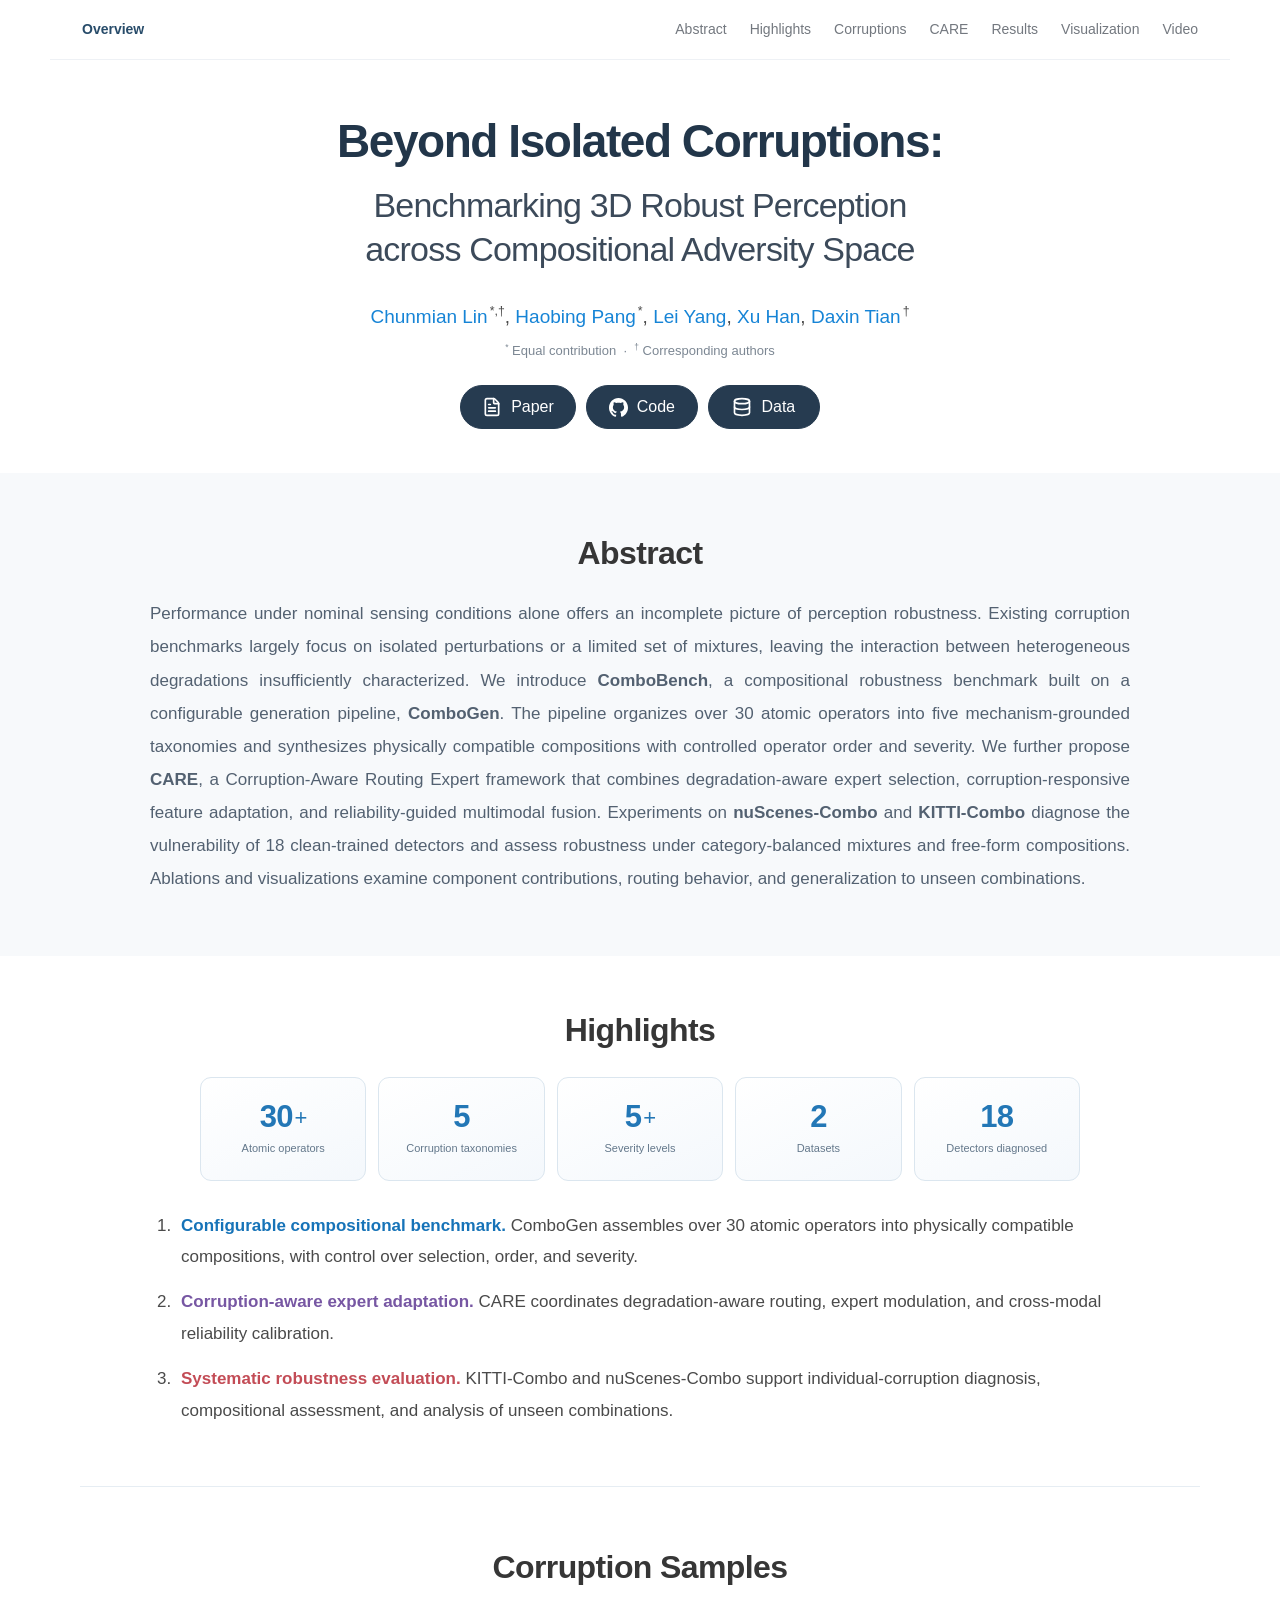
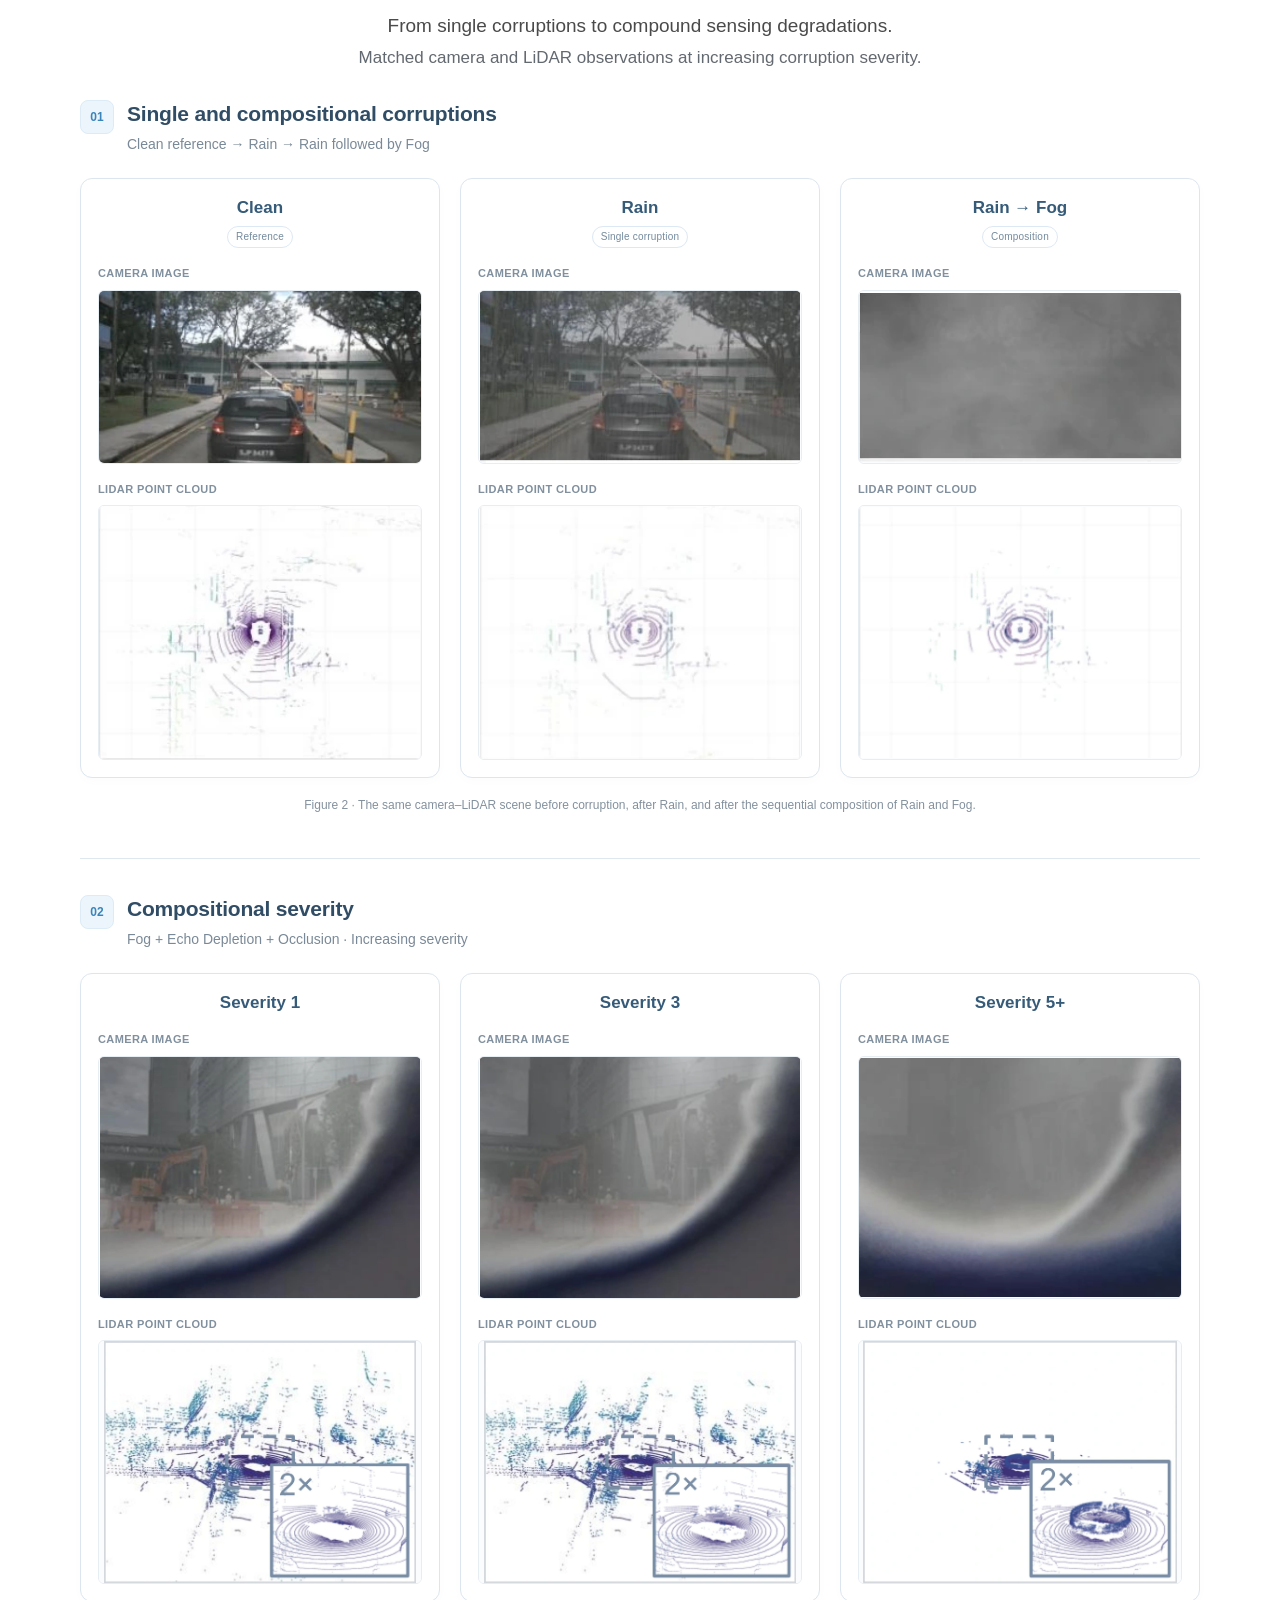
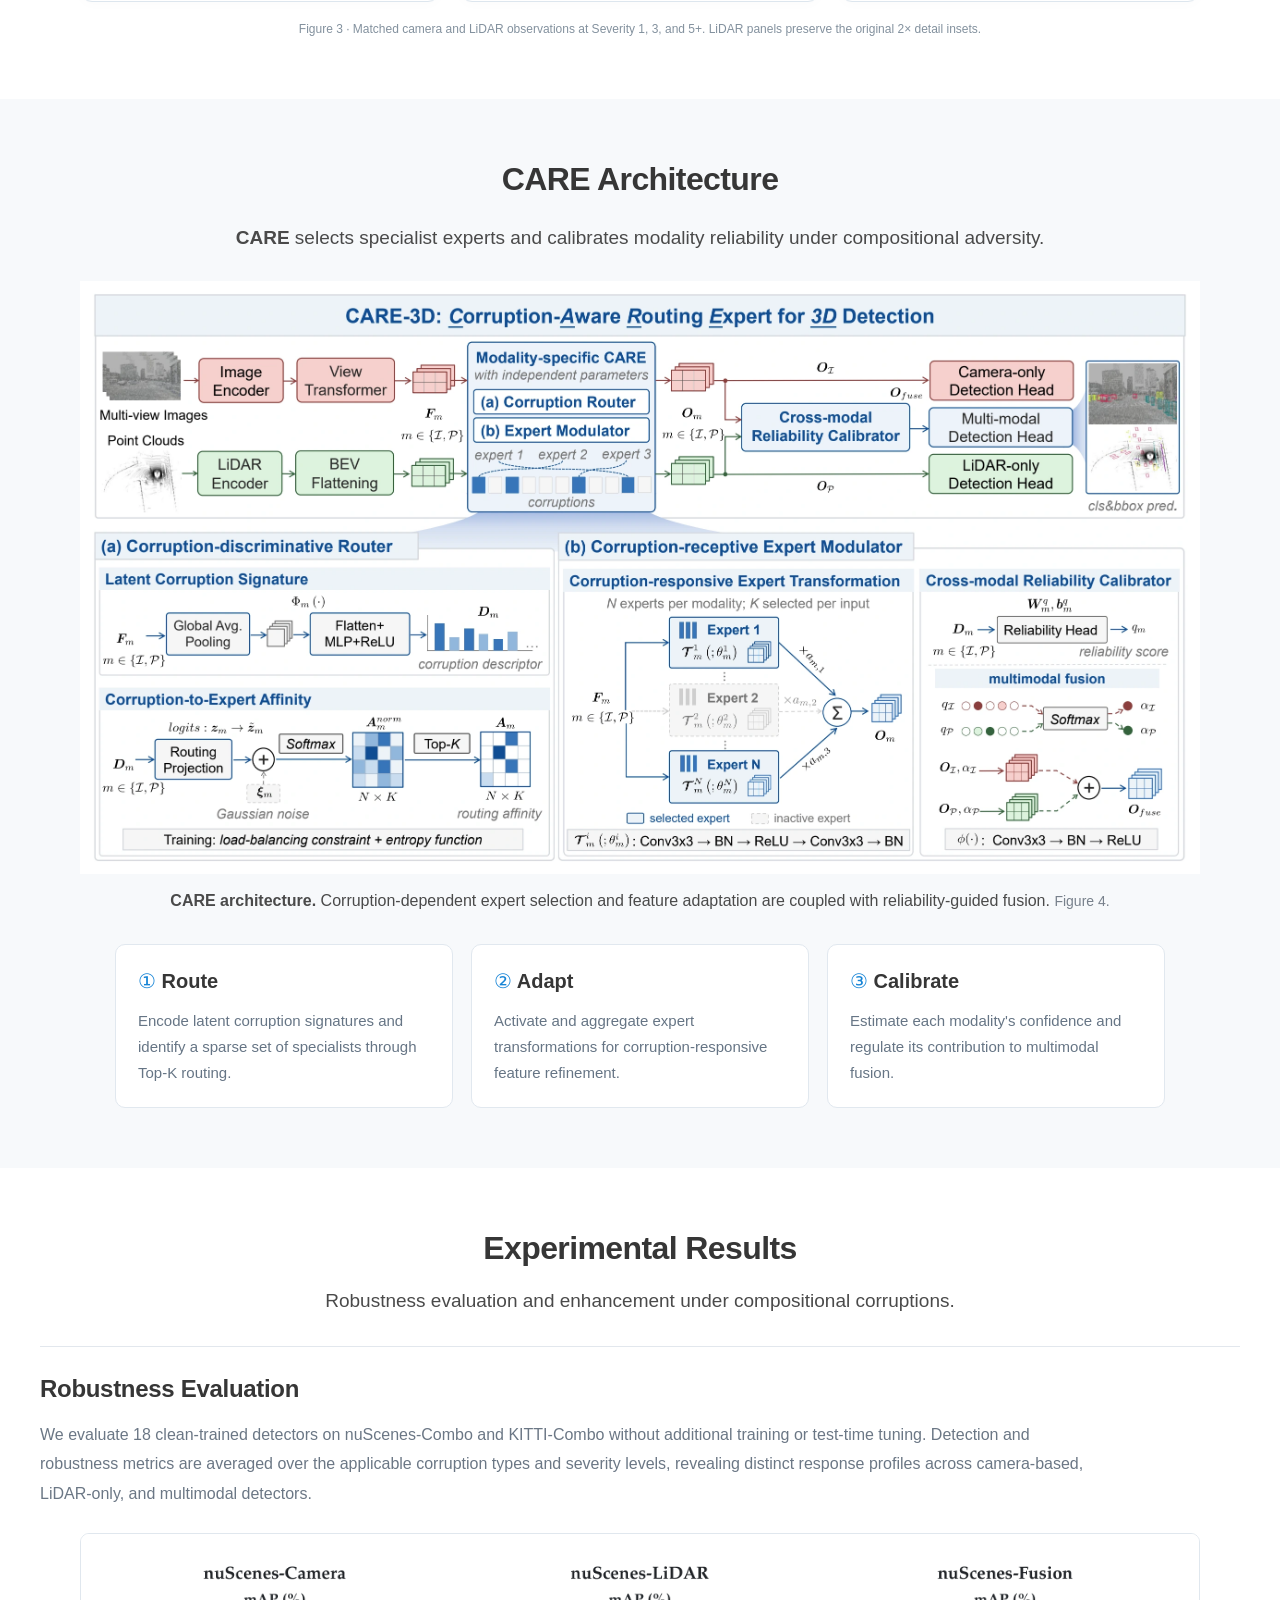
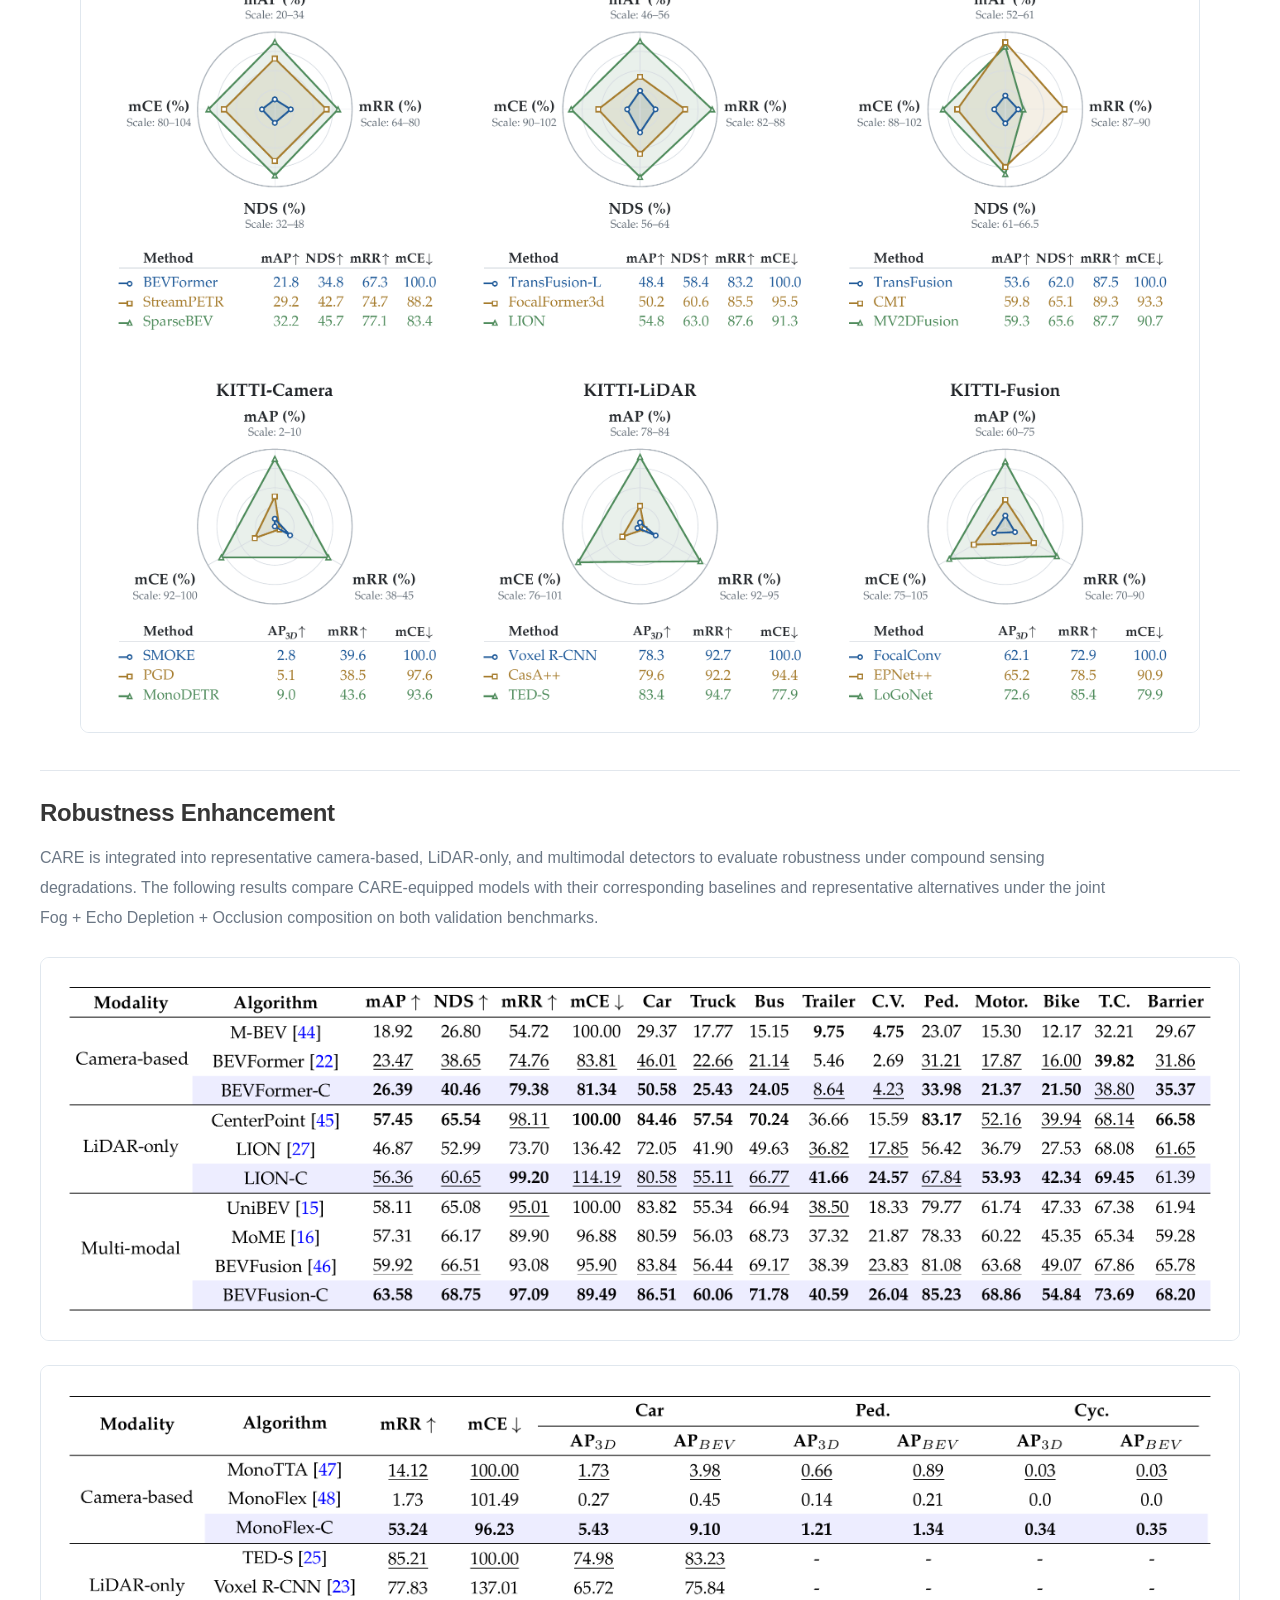
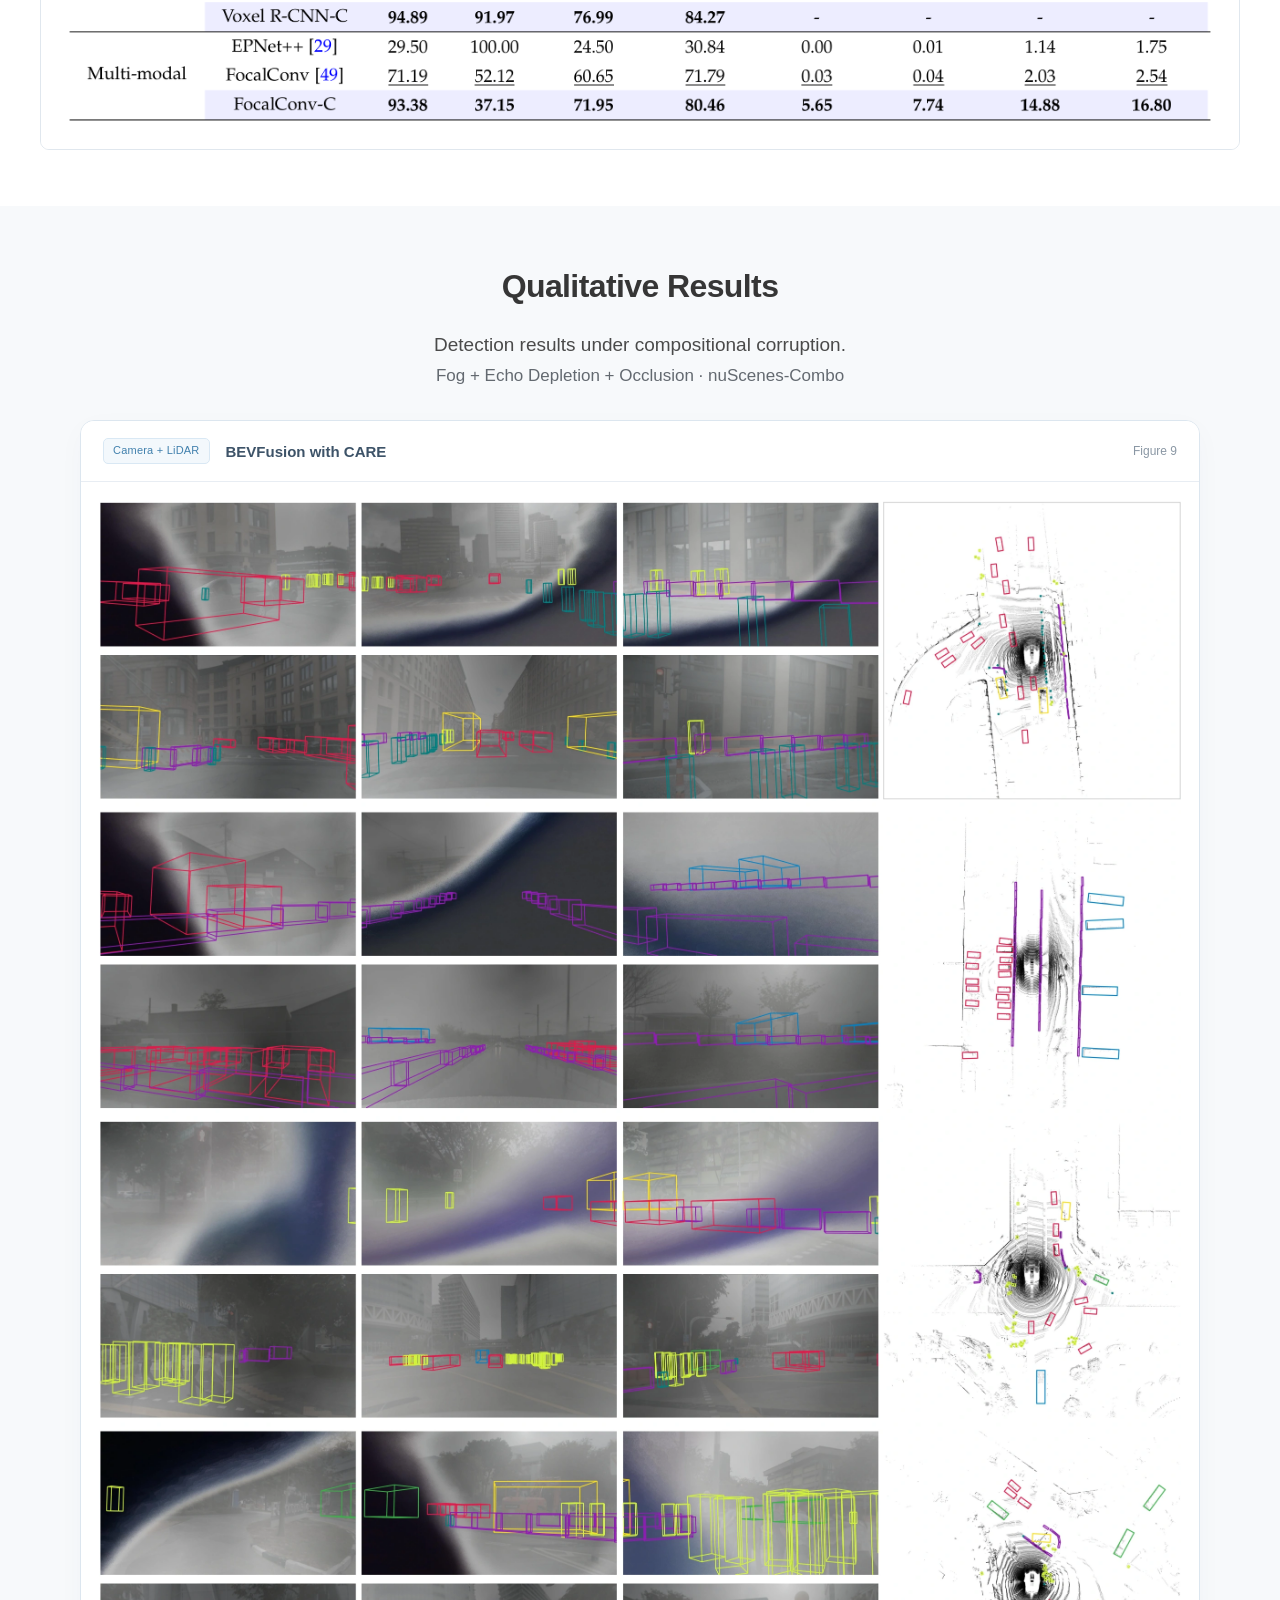
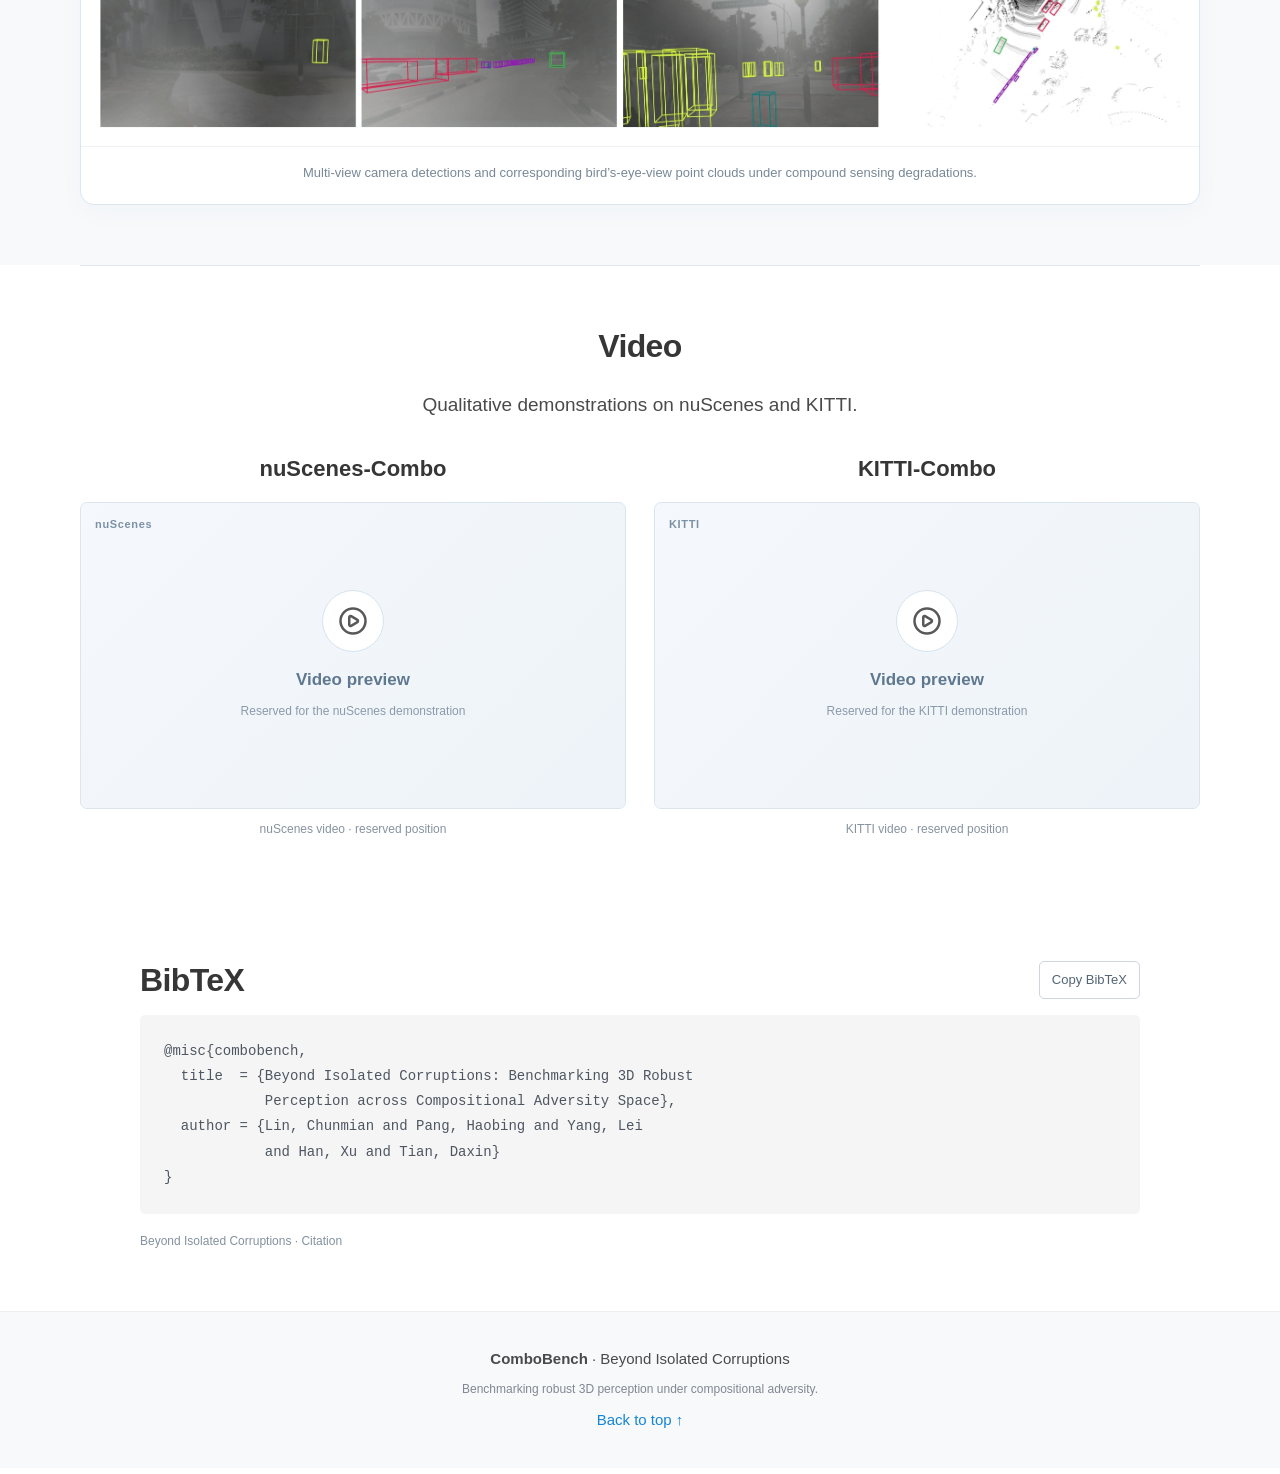
==== commit 94afa543: "Restore neutral homepage layout and resize benchmark fact cards" ====
--- a/index.html
+++ b/index.html
@@ -4,12 +4,12 @@
 <meta charset="utf-8"><meta name="viewport" content="width=device-width,initial-scale=1">
 <meta name="description" content="ComboBench: a configurable benchmark and corruption-aware expert framework for robust 3D perception under compositional sensing degradations.">
 <meta name="theme-color" content="#ffffff"><title>Beyond Isolated Corruptions: Benchmarking 3D Robust Perception</title>
-<link rel="icon" href="assets/favicon.svg" type="image/svg+xml"><link rel="stylesheet" href="styles-v3.css">
-<script src="site-config.js" defer></script><script src="script-v3.js" defer></script>
+<link rel="icon" href="assets/favicon.svg" type="image/svg+xml"><link rel="stylesheet" href="styles-v3.css?v=7">
+<script src="site-config.js?v=7" defer></script><script src="script-v3.js?v=7" defer></script>
 </head>
 
 <body><a class="skip-link" href="#main">Skip to content</a>
-<nav class="top-nav" aria-label="Page sections"><a class="home-link" href="#top">Overview</a><div><a href="#abstract">Abstract</a><a href="#highlights">Highlights</a><a href="#corruption-examples">ComboGen</a><a href="#method">CARE</a><a href="#evaluation">Experiments</a><a href="#video">Video</a></div></nav>
+<nav class="top-nav" aria-label="Page sections"><a class="home-link" href="#top">Overview</a><div><a href="#abstract">Abstract</a><a href="#highlights">Highlights</a><a href="#corruption-examples">Corruptions</a><a href="#method">CARE</a><a href="#evaluation">Results</a><a href="#visualization">Visualization</a><a href="#video">Video</a></div></nav>
 <main id="main">
 <header class="publication-header" id="top">
 <h1>Beyond Isolated Corruptions:
@@ -32,24 +32,19 @@
 <li><strong class="blue">Configurable compositional benchmark.</strong> ComboGen assembles over 30 atomic operators into physically compatible compositions, with control over selection, order, and severity.</li>
 <li><strong class="purple">Corruption-aware expert adaptation.</strong> CARE coordinates degradation-aware routing, expert modulation, and cross-modal reliability calibration.</li>
 <li><strong class="red">Systematic robustness evaluation.</strong> KITTI-Combo and nuScenes-Combo support individual-corruption diagnosis, compositional assessment, and analysis of unseen combinations.</li>
-</ol><div class="component-overview" aria-label="The two components of ComboBench">
-<p class="component-overview-intro"><strong>ComboBench</strong> brings together two complementary components.</p>
-<div class="component-paths">
-<article class="component-path combogen-path"><div class="component-path-title"><span class="component-tag combogen-tag">ComboGen</span><strong>Generate &amp; evaluate</strong></div><p>Configurable corruption generation and systematic robustness evaluation.</p><div class="component-links"><a href="#corruption-examples">Corruption samples ↗</a><a href="#robustness-assessment">Robustness evaluation ↗</a></div></article>
-<article class="component-path care-path"><div class="component-path-title"><span class="component-tag care-tag">CARE</span><strong>Adapt &amp; improve</strong></div><p>Corruption-aware expert adaptation for more robust 3D perception.</p><div class="component-links"><a href="#method">Architecture ↗</a><a href="#robustness-enhancement">Robustness enhancement ↗</a></div></article>
-</div></div></section>
-<section class="section content-wide" id="corruption-examples" aria-labelledby="corruption-examples-title" data-component="combogen"><p class="section-component"><span class="component-tag combogen-tag">ComboGen</span><span>Corruption generation</span></p><h2 id="corruption-examples-title">Corruption Samples</h2><p class="section-intro">From single corruptions to compound sensing degradations.<br><span class="intro-secondary">Matched camera and LiDAR observations at increasing corruption severity.</span></p><div class="sample-group"><div class="sample-group-heading"><span class="sample-group-index">01</span><div><h3>Single and compositional corruptions</h3><p>Clean reference → Rain → Rain followed by Fog</p></div></div><div class="corruption-grid sequence-grid"><article class="corruption-example"><h4>Clean<span class="sample-label">Reference</span></h4><div class="corruption-panels"><figure class="corruption-panel"><figcaption>Camera image</figcaption><button class="figure-zoom corruption-zoom" type="button" data-image="assets/figures/camera-clean.webp" data-caption="Figure 2: Camera image, Clean." aria-label="Enlarge Clean camera image"><img src="assets/figures/camera-clean.webp" alt="Camera image of the same scene: Clean" width="341" height="182" loading="lazy"><span class="zoom-label">Enlarge ↗</span></button></figure><figure class="corruption-panel"><figcaption>LiDAR point cloud</figcaption><button class="figure-zoom corruption-zoom" type="button" data-image="assets/figures/lidar-clean.webp" data-caption="Figure 2: LiDAR point cloud, Clean." aria-label="Enlarge Clean lidar point cloud"><img src="assets/figures/lidar-clean.webp" alt="LiDAR point cloud of the same scene: Clean" width="341" height="268" loading="lazy"><span class="zoom-label">Enlarge ↗</span></button></figure></div></article><article class="corruption-example"><h4>Rain<span class="sample-label">Single corruption</span></h4><div class="corruption-panels"><figure class="corruption-panel"><figcaption>Camera image</figcaption><button class="figure-zoom corruption-zoom" type="button" data-image="assets/figures/camera-rain.webp" data-caption="Figure 2: Camera image, Rain." aria-label="Enlarge Rain camera image"><img src="assets/figures/camera-rain.webp" alt="Camera image of the same scene: Rain" width="338" height="182" loading="lazy"><span class="zoom-label">Enlarge ↗</span></button></figure><figure class="corruption-panel"><figcaption>LiDAR point cloud</figcaption><button class="figure-zoom corruption-zoom" type="button" data-image="assets/figures/lidar-rain.webp" data-caption="Figure 2: LiDAR point cloud, Rain." aria-label="Enlarge Rain lidar point cloud"><img src="assets/figures/lidar-rain.webp" alt="LiDAR point cloud of the same scene: Rain" width="338" height="268" loading="lazy"><span class="zoom-label">Enlarge ↗</span></button></figure></div></article><article class="corruption-example"><h4>Rain → Fog<span class="sample-label">Composition</span></h4><div class="corruption-panels"><figure class="corruption-panel"><figcaption>Camera image</figcaption><button class="figure-zoom corruption-zoom" type="button" data-image="assets/figures/camera-rain-fog.webp" data-caption="Figure 2: Camera image, Rain → Fog." aria-label="Enlarge Rain → Fog camera image"><img src="assets/figures/camera-rain-fog.webp" alt="Camera image of the same scene: Rain → Fog" width="344" height="182" loading="lazy"><span class="zoom-label">Enlarge ↗</span></button></figure><figure class="corruption-panel"><figcaption>LiDAR point cloud</figcaption><button class="figure-zoom corruption-zoom" type="button" data-image="assets/figures/lidar-rain-fog.webp" data-caption="Figure 2: LiDAR point cloud, Rain → Fog." aria-label="Enlarge Rain → Fog lidar point cloud"><img src="assets/figures/lidar-rain-fog.webp" alt="LiDAR point cloud of the same scene: Rain → Fog" width="344" height="268" loading="lazy"><span class="zoom-label">Enlarge ↗</span></button></figure></div></article></div><p class="source-note">Figure 2 · The same camera–LiDAR scene before corruption, after Rain, and after the sequential composition of Rain and Fog.</p></div><div class="sample-group"><div class="sample-group-heading"><span class="sample-group-index">02</span><div><h3>Compositional severity</h3><p>Fog + Echo Depletion + Occlusion · Increasing severity</p></div></div><div class="corruption-grid"><article class="corruption-example"><h4>Severity 1</h4><div class="corruption-panels"><figure class="corruption-panel"><figcaption>Camera image</figcaption><button class="figure-zoom corruption-zoom" type="button" data-image="assets/figures/camera-severity-1.webp" data-caption="Severity 1: Camera image under Fog–Echo Depletion–Occlusion on nuScenes-Combo. Original matched example from Figure 3." aria-label="Enlarge Severity 1 camera image"><img src="assets/figures/camera-severity-1.webp" alt="Severity 1 camera image from the matched corruption sequence in Figure 3" width="664" height="500" loading="lazy"><span class="zoom-label">Enlarge ↗</span></button></figure><figure class="corruption-panel"><figcaption>LiDAR point cloud</figcaption><button class="figure-zoom corruption-zoom" type="button" data-image="assets/figures/lidar-severity-1.webp" data-caption="Severity 1: LiDAR point cloud under Fog–Echo Depletion–Occlusion on nuScenes-Combo. Original matched example from Figure 3." aria-label="Enlarge Severity 1 lidar point cloud"><img src="assets/figures/lidar-severity-1.webp" alt="Severity 1 lidar point cloud from the matched corruption sequence in Figure 3" width="670" height="517" loading="lazy"><span class="zoom-label">Enlarge ↗</span></button></figure></div></article><article class="corruption-example"><h4>Severity 3</h4><div class="corruption-panels"><figure class="corruption-panel"><figcaption>Camera image</figcaption><button class="figure-zoom corruption-zoom" type="button" data-image="assets/figures/camera-severity-3.webp" data-caption="Severity 3: Camera image under Fog–Echo Depletion–Occlusion on nuScenes-Combo. Original matched example from Figure 3." aria-label="Enlarge Severity 3 camera image"><img src="assets/figures/camera-severity-3.webp" alt="Severity 3 camera image from the matched corruption sequence in Figure 3" width="663" height="500" loading="lazy"><span class="zoom-label">Enlarge ↗</span></button></figure><figure class="corruption-panel"><figcaption>LiDAR point cloud</figcaption><button class="figure-zoom corruption-zoom" type="button" data-image="assets/figures/lidar-severity-3.webp" data-caption="Severity 3: LiDAR point cloud under Fog–Echo Depletion–Occlusion on nuScenes-Combo. Original matched example from Figure 3." aria-label="Enlarge Severity 3 lidar point cloud"><img src="assets/figures/lidar-severity-3.webp" alt="Severity 3 lidar point cloud from the matched corruption sequence in Figure 3" width="670" height="517" loading="lazy"><span class="zoom-label">Enlarge ↗</span></button></figure></div></article><article class="corruption-example"><h4>Severity 5+</h4><div class="corruption-panels"><figure class="corruption-panel"><figcaption>Camera image</figcaption><button class="figure-zoom corruption-zoom" type="button" data-image="assets/figures/camera-severity-6.webp" data-caption="Severity 5+: Camera image under Fog–Echo Depletion–Occlusion on nuScenes-Combo. Original matched example from Figure 3." aria-label="Enlarge Severity 5+ camera image"><img src="assets/figures/camera-severity-6.webp" alt="Severity 5+ camera image from the matched corruption sequence in Figure 3" width="675" height="500" loading="lazy"><span class="zoom-label">Enlarge ↗</span></button></figure><figure class="corruption-panel"><figcaption>LiDAR point cloud</figcaption><button class="figure-zoom corruption-zoom" type="button" data-image="assets/figures/lidar-severity-6.webp" data-caption="Severity 5+: LiDAR point cloud under Fog–Echo Depletion–Occlusion on nuScenes-Combo. Original matched example from Figure 3." aria-label="Enlarge Severity 5+ lidar point cloud"><img src="assets/figures/lidar-severity-6.webp" alt="Severity 5+ lidar point cloud from the matched corruption sequence in Figure 3" width="674" height="517" loading="lazy"><span class="zoom-label">Enlarge ↗</span></button></figure></div></article></div><p class="source-note">Figure 3 · Matched camera and LiDAR observations at Severity 1, 3, and 5+. LiDAR panels preserve the original 2× detail insets.</p></div></section>
-<section class="section soft-section" id="method" aria-labelledby="method-title" data-component="care"><div class="content-wide"><p class="section-component"><span class="component-tag care-tag">CARE</span><span>Robustness enhancement</span></p><h2 id="method-title">CARE Architecture</h2><p class="section-intro"><strong>CARE</strong> selects specialist experts and calibrates modality reliability under compositional adversity.</p><figure class="research-figure"><button class="figure-zoom" type="button" data-image="assets/figures/care-framework.webp" data-caption="Figure 4: CARE combines corruption-discriminative routing, corruption-receptive expert modulation, and cross-modal reliability calibration." aria-label="Enlarge the CARE framework"><img src="assets/figures/care-framework.webp" alt="CARE architecture: input-conditioned routing, expert modulation, and reliability-guided camera–LiDAR fusion" width="2373" height="1230" loading="lazy"><span class="zoom-label">Enlarge ↗</span></button><figcaption><strong>CARE architecture.</strong> Corruption-dependent expert selection and feature adaptation are coupled with reliability-guided fusion. <span class="figure-number">Figure 4.</span></figcaption></figure>
+</ol></section>
+<section class="section content-wide" id="corruption-examples" aria-labelledby="corruption-examples-title"><h2 id="corruption-examples-title">Corruption Samples</h2><p class="section-intro">From single corruptions to compound sensing degradations.<br><span class="intro-secondary">Matched camera and LiDAR observations at increasing corruption severity.</span></p><div class="sample-group"><div class="sample-group-heading"><span class="sample-group-index">01</span><div><h3>Single and compositional corruptions</h3><p>Clean reference → Rain → Rain followed by Fog</p></div></div><div class="corruption-grid sequence-grid"><article class="corruption-example"><h4>Clean<span class="sample-label">Reference</span></h4><div class="corruption-panels"><figure class="corruption-panel"><figcaption>Camera image</figcaption><button class="figure-zoom corruption-zoom" type="button" data-image="assets/figures/camera-clean.webp" data-caption="Figure 2: Camera image, Clean." aria-label="Enlarge Clean camera image"><img src="assets/figures/camera-clean.webp" alt="Camera image of the same scene: Clean" width="341" height="182" loading="lazy"><span class="zoom-label">Enlarge ↗</span></button></figure><figure class="corruption-panel"><figcaption>LiDAR point cloud</figcaption><button class="figure-zoom corruption-zoom" type="button" data-image="assets/figures/lidar-clean.webp" data-caption="Figure 2: LiDAR point cloud, Clean." aria-label="Enlarge Clean lidar point cloud"><img src="assets/figures/lidar-clean.webp" alt="LiDAR point cloud of the same scene: Clean" width="341" height="268" loading="lazy"><span class="zoom-label">Enlarge ↗</span></button></figure></div></article><article class="corruption-example"><h4>Rain<span class="sample-label">Single corruption</span></h4><div class="corruption-panels"><figure class="corruption-panel"><figcaption>Camera image</figcaption><button class="figure-zoom corruption-zoom" type="button" data-image="assets/figures/camera-rain.webp" data-caption="Figure 2: Camera image, Rain." aria-label="Enlarge Rain camera image"><img src="assets/figures/camera-rain.webp" alt="Camera image of the same scene: Rain" width="338" height="182" loading="lazy"><span class="zoom-label">Enlarge ↗</span></button></figure><figure class="corruption-panel"><figcaption>LiDAR point cloud</figcaption><button class="figure-zoom corruption-zoom" type="button" data-image="assets/figures/lidar-rain.webp" data-caption="Figure 2: LiDAR point cloud, Rain." aria-label="Enlarge Rain lidar point cloud"><img src="assets/figures/lidar-rain.webp" alt="LiDAR point cloud of the same scene: Rain" width="338" height="268" loading="lazy"><span class="zoom-label">Enlarge ↗</span></button></figure></div></article><article class="corruption-example"><h4>Rain → Fog<span class="sample-label">Composition</span></h4><div class="corruption-panels"><figure class="corruption-panel"><figcaption>Camera image</figcaption><button class="figure-zoom corruption-zoom" type="button" data-image="assets/figures/camera-rain-fog.webp" data-caption="Figure 2: Camera image, Rain → Fog." aria-label="Enlarge Rain → Fog camera image"><img src="assets/figures/camera-rain-fog.webp" alt="Camera image of the same scene: Rain → Fog" width="344" height="182" loading="lazy"><span class="zoom-label">Enlarge ↗</span></button></figure><figure class="corruption-panel"><figcaption>LiDAR point cloud</figcaption><button class="figure-zoom corruption-zoom" type="button" data-image="assets/figures/lidar-rain-fog.webp" data-caption="Figure 2: LiDAR point cloud, Rain → Fog." aria-label="Enlarge Rain → Fog lidar point cloud"><img src="assets/figures/lidar-rain-fog.webp" alt="LiDAR point cloud of the same scene: Rain → Fog" width="344" height="268" loading="lazy"><span class="zoom-label">Enlarge ↗</span></button></figure></div></article></div><p class="source-note">Figure 2 · The same camera–LiDAR scene before corruption, after Rain, and after the sequential composition of Rain and Fog.</p></div><div class="sample-group"><div class="sample-group-heading"><span class="sample-group-index">02</span><div><h3>Compositional severity</h3><p>Fog + Echo Depletion + Occlusion · Increasing severity</p></div></div><div class="corruption-grid"><article class="corruption-example"><h4>Severity 1</h4><div class="corruption-panels"><figure class="corruption-panel"><figcaption>Camera image</figcaption><button class="figure-zoom corruption-zoom" type="button" data-image="assets/figures/camera-severity-1.webp" data-caption="Severity 1: Camera image under Fog–Echo Depletion–Occlusion on nuScenes-Combo. Original matched example from Figure 3." aria-label="Enlarge Severity 1 camera image"><img src="assets/figures/camera-severity-1.webp" alt="Severity 1 camera image from the matched corruption sequence in Figure 3" width="664" height="500" loading="lazy"><span class="zoom-label">Enlarge ↗</span></button></figure><figure class="corruption-panel"><figcaption>LiDAR point cloud</figcaption><button class="figure-zoom corruption-zoom" type="button" data-image="assets/figures/lidar-severity-1.webp" data-caption="Severity 1: LiDAR point cloud under Fog–Echo Depletion–Occlusion on nuScenes-Combo. Original matched example from Figure 3." aria-label="Enlarge Severity 1 lidar point cloud"><img src="assets/figures/lidar-severity-1.webp" alt="Severity 1 lidar point cloud from the matched corruption sequence in Figure 3" width="670" height="517" loading="lazy"><span class="zoom-label">Enlarge ↗</span></button></figure></div></article><article class="corruption-example"><h4>Severity 3</h4><div class="corruption-panels"><figure class="corruption-panel"><figcaption>Camera image</figcaption><button class="figure-zoom corruption-zoom" type="button" data-image="assets/figures/camera-severity-3.webp" data-caption="Severity 3: Camera image under Fog–Echo Depletion–Occlusion on nuScenes-Combo. Original matched example from Figure 3." aria-label="Enlarge Severity 3 camera image"><img src="assets/figures/camera-severity-3.webp" alt="Severity 3 camera image from the matched corruption sequence in Figure 3" width="663" height="500" loading="lazy"><span class="zoom-label">Enlarge ↗</span></button></figure><figure class="corruption-panel"><figcaption>LiDAR point cloud</figcaption><button class="figure-zoom corruption-zoom" type="button" data-image="assets/figures/lidar-severity-3.webp" data-caption="Severity 3: LiDAR point cloud under Fog–Echo Depletion–Occlusion on nuScenes-Combo. Original matched example from Figure 3." aria-label="Enlarge Severity 3 lidar point cloud"><img src="assets/figures/lidar-severity-3.webp" alt="Severity 3 lidar point cloud from the matched corruption sequence in Figure 3" width="670" height="517" loading="lazy"><span class="zoom-label">Enlarge ↗</span></button></figure></div></article><article class="corruption-example"><h4>Severity 5+</h4><div class="corruption-panels"><figure class="corruption-panel"><figcaption>Camera image</figcaption><button class="figure-zoom corruption-zoom" type="button" data-image="assets/figures/camera-severity-6.webp" data-caption="Severity 5+: Camera image under Fog–Echo Depletion–Occlusion on nuScenes-Combo. Original matched example from Figure 3." aria-label="Enlarge Severity 5+ camera image"><img src="assets/figures/camera-severity-6.webp" alt="Severity 5+ camera image from the matched corruption sequence in Figure 3" width="675" height="500" loading="lazy"><span class="zoom-label">Enlarge ↗</span></button></figure><figure class="corruption-panel"><figcaption>LiDAR point cloud</figcaption><button class="figure-zoom corruption-zoom" type="button" data-image="assets/figures/lidar-severity-6.webp" data-caption="Severity 5+: LiDAR point cloud under Fog–Echo Depletion–Occlusion on nuScenes-Combo. Original matched example from Figure 3." aria-label="Enlarge Severity 5+ lidar point cloud"><img src="assets/figures/lidar-severity-6.webp" alt="Severity 5+ lidar point cloud from the matched corruption sequence in Figure 3" width="674" height="517" loading="lazy"><span class="zoom-label">Enlarge ↗</span></button></figure></div></article></div><p class="source-note">Figure 3 · Matched camera and LiDAR observations at Severity 1, 3, and 5+. LiDAR panels preserve the original 2× detail insets.</p></div></section>
+<section class="section soft-section" id="method" aria-labelledby="method-title"><div class="content-wide"><h2 id="method-title">CARE Architecture</h2><p class="section-intro"><strong>CARE</strong> selects specialist experts and calibrates modality reliability under compositional adversity.</p><figure class="research-figure"><button class="figure-zoom" type="button" data-image="assets/figures/care-framework.webp" data-caption="Figure 4: CARE combines corruption-discriminative routing, corruption-receptive expert modulation, and cross-modal reliability calibration." aria-label="Enlarge the CARE framework"><img src="assets/figures/care-framework.webp" alt="CARE architecture: input-conditioned routing, expert modulation, and reliability-guided camera–LiDAR fusion" width="2373" height="1230" loading="lazy"><span class="zoom-label">Enlarge ↗</span></button><figcaption><strong>CARE architecture.</strong> Corruption-dependent expert selection and feature adaptation are coupled with reliability-guided fusion. <span class="figure-number">Figure 4.</span></figcaption></figure>
 <div class="method-components"><article><h3><span>①</span> Route</h3><p>Encode latent corruption signatures and identify a sparse set of specialists through Top-K routing.</p></article><article><h3><span>②</span> Adapt</h3><p>Activate and aggregate expert transformations for corruption-responsive feature refinement.</p></article><article><h3><span>③</span> Calibrate</h3><p>Estimate each modality's confidence and regulate its contribution to multimodal fusion.</p></article></div></div></section>
 <section class="section results-section" id="evaluation" aria-labelledby="evaluation-title">
-  <div class="results-content"><h2 id="evaluation-title">Experimental Results</h2><p class="section-intro">Benchmarking robustness with ComboGen. Enhancing robustness with CARE.</p><div class="experiment-group assessment-group" id="robustness-assessment" data-component="combogen"><div class="experiment-heading"><span class="component-tag combogen-tag">ComboGen</span><h3>Robustness Evaluation</h3></div><p class="experiment-intro">We evaluate 18 clean-trained detectors on nuScenes-Combo and KITTI-Combo without additional training or test-time tuning. Detection and robustness metrics are averaged over the applicable corruption types and severity levels, revealing distinct response profiles across camera-based, LiDAR-only, and multimodal detectors.</p><figure class="paper-result-image assessment-figure"><button class="figure-zoom " type="button" data-image="assets/figures/figure-5-original.webp" data-caption="Figure 5: Clean-trained robustness diagnosis on nuScenes-Combo and KITTI-Combo, averaged over applicable corruptions and severity levels." aria-label="Enlarge robustness assessment figure"><img src="assets/figures/figure-5-original.webp" alt="Figure 5: six radar plots of detection and robustness metrics for clean-trained detectors on KITTI-Combo and nuScenes-Combo" width="2610" height="1835" loading="lazy"><span class="zoom-label">Enlarge ↗</span></button></figure></div><div class="experiment-group enhancement-group" id="robustness-enhancement" data-component="care"><div class="experiment-heading"><span class="component-tag care-tag">CARE</span><h3>Robustness Enhancement</h3></div><p class="experiment-intro">CARE is integrated into representative camera-based, LiDAR-only, and multimodal detectors to evaluate robustness under compound sensing degradations. The following results compare CARE-equipped models with their corresponding baselines and representative alternatives under the joint Fog + Echo Depletion + Occlusion composition on both validation benchmarks.</p><figure class="paper-result-image paper-table" data-table="7"><button class="figure-zoom paper-table-zoom" type="button" data-image="assets/figures/table-7-original.webp" data-caption="nuScenes-Combo: original results under Fog + Echo Depletion + Occlusion." aria-label="Enlarge nuScenes-Combo result table"><img src="assets/figures/table-7-original.webp" alt="Original Table 7: nuScenes-Combo free-form corruption results comparing base and CARE-enhanced detectors" width="2610" height="765" loading="lazy"><span class="zoom-label">Enlarge ↗</span></button></figure><figure class="paper-result-image paper-table" data-table="8"><button class="figure-zoom paper-table-zoom" type="button" data-image="assets/figures/table-8-original.webp" data-caption="KITTI-Combo: original results under Fog + Echo Depletion + Occlusion." aria-label="Enlarge KITTI-Combo result table"><img src="assets/figures/table-8-original.webp" alt="Original Table 8: KITTI-Combo free-form corruption results comparing base and CARE-enhanced detectors" width="2610" height="765" loading="lazy"><span class="zoom-label">Enlarge ↗</span></button></figure><div class="care-qualitative" id="visualization" aria-labelledby="visualization-title"><h4 id="visualization-title" class="qualitative-title">Qualitative Results</h4>
+  <div class="results-content"><h2 id="evaluation-title">Experimental Results</h2><p class="section-intro">Robustness evaluation and enhancement under compositional corruptions.</p><div class="experiment-block" id="robustness-assessment"><div class="experiment-heading"><h3>Robustness Evaluation</h3></div><p class="experiment-intro">We evaluate 18 clean-trained detectors on nuScenes-Combo and KITTI-Combo without additional training or test-time tuning. Detection and robustness metrics are averaged over the applicable corruption types and severity levels, revealing distinct response profiles across camera-based, LiDAR-only, and multimodal detectors.</p><figure class="paper-result-image assessment-figure"><button class="figure-zoom " type="button" data-image="assets/figures/figure-5-original.webp" data-caption="Figure 5: Clean-trained robustness diagnosis on nuScenes-Combo and KITTI-Combo, averaged over applicable corruptions and severity levels." aria-label="Enlarge robustness assessment figure"><img src="assets/figures/figure-5-original.webp" alt="Figure 5: six radar plots of detection and robustness metrics for clean-trained detectors on KITTI-Combo and nuScenes-Combo" width="2610" height="1835" loading="lazy"><span class="zoom-label">Enlarge ↗</span></button></figure></div><div class="experiment-block" id="robustness-enhancement"><div class="experiment-heading"><h3>Robustness Enhancement</h3></div><p class="experiment-intro">CARE is integrated into representative camera-based, LiDAR-only, and multimodal detectors to evaluate robustness under compound sensing degradations. The following results compare CARE-equipped models with their corresponding baselines and representative alternatives under the joint Fog + Echo Depletion + Occlusion composition on both validation benchmarks.</p><figure class="paper-result-image paper-table" data-table="7"><button class="figure-zoom paper-table-zoom" type="button" data-image="assets/figures/table-7-original.webp" data-caption="nuScenes-Combo: original results under Fog + Echo Depletion + Occlusion." aria-label="Enlarge nuScenes-Combo result table"><img src="assets/figures/table-7-original.webp" alt="Original Table 7: nuScenes-Combo free-form corruption results comparing base and CARE-enhanced detectors" width="2610" height="765" loading="lazy"><span class="zoom-label">Enlarge ↗</span></button></figure><figure class="paper-result-image paper-table" data-table="8"><button class="figure-zoom paper-table-zoom" type="button" data-image="assets/figures/table-8-original.webp" data-caption="KITTI-Combo: original results under Fog + Echo Depletion + Occlusion." aria-label="Enlarge KITTI-Combo result table"><img src="assets/figures/table-8-original.webp" alt="Original Table 8: KITTI-Combo free-form corruption results comparing base and CARE-enhanced detectors" width="2610" height="765" loading="lazy"><span class="zoom-label">Enlarge ↗</span></button></figure></div></div></section>
+
+<section class="section visualization-section soft-section" id="visualization" aria-labelledby="visualization-title"><div class="content-wide"><h2 id="visualization-title">Qualitative Results</h2>
 <p class="section-intro">Detection results under compositional corruption.<br><span class="intro-secondary">Fog + Echo Depletion + Occlusion · nuScenes-Combo</span></p>
 <figure class="visualization-frame"><div class="figure-heading"><span class="figure-eyebrow">Camera + LiDAR</span><strong>BEVFusion with CARE</strong><span>Figure 9</span></div>
 <button class="figure-zoom" type="button" data-image="assets/figures/detection-results.webp" data-caption="Figure 9: BEVFusion with CARE under Fog–Echo Depletion–Occlusion on nuScenes-Combo." aria-label="Enlarge compositional detection results"><img src="assets/figures/detection-results.webp" alt="BEVFusion with CARE: detection examples across six camera views and bird’s-eye-view point clouds under compositional corruption" width="2373" height="2694" loading="lazy"><span class="zoom-label">View full figure ↗</span></button>
 <figcaption>Multi-view camera detections and corresponding bird’s-eye-view point clouds under compound sensing degradations.</figcaption></figure>
-</div></div></div></section>
-
-<section class="section content-wide ruled" id="video" aria-labelledby="video-title">
+</div></section><section class="section content-wide ruled" id="video" aria-labelledby="video-title">
 <h2 id="video-title">Video</h2>
 <p class="section-intro">Qualitative demonstrations on nuScenes and KITTI.</p>
 <div class="dataset-videos">
--- a/styles-v3.css
+++ b/styles-v3.css
@@ -121,86 +121,39 @@
 }
 @media(max-width:400px){.publication-header h1{font-size:30px}.publication-subtitle{font-size:23px}.authors{font-size:15px}.corruption-panels{gap:9px}.corruption-example{padding:12px}.sample-label{font-size:9px}.fact-card dd{font-size:30px}}
 
-/* Compact benchmark facts and shared component identities. */
-.benchmark-facts{max-width:910px;margin:0 auto 27px;grid-template-columns:repeat(5,minmax(0,1fr));gap:11px}
-.fact-card{min-height:96px;padding:14px 10px 13px;border-radius:10px;gap:6px;box-shadow:none}
-.fact-card dd{font-size:29px;letter-spacing:-.8px}
-.fact-card dd span{font-size:21px;vertical-align:2px}
-.fact-card dt{font-size:11px;line-height:1.45;max-width:145px}
-.component-overview{max-width:980px;margin:32px auto 0;padding-top:25px;border-top:1px solid #e6edf3}
-.component-overview-intro{text-align:center;font-size:14px;color:#758392;line-height:1.6;margin-bottom:18px}
-.component-overview-intro strong{color:#425b70;font-weight:600}
-.component-paths{display:grid;grid-template-columns:1fr 1fr;gap:18px}
-.component-path{padding:19px 21px;border:1px solid #e0e9f1;border-top:3px solid #3883b8;border-radius:10px;background:#fcfdff}
-.component-path.care-path{border-color:#e7e2f0;border-top-color:#8569af;background:#fdfcff}
-.component-path-title{display:flex;align-items:center;gap:11px;flex-wrap:wrap}
-.component-path-title strong{font-size:15px;font-weight:600;color:#4a6276;line-height:1.5}
-.care-path .component-path-title strong{color:#6b5b85}
-.component-path>p{font-size:13px;line-height:1.65;color:#7a8996;margin-top:11px}
-.component-tag{display:inline-flex;align-items:center;justify-content:center;padding:4px 10px;border:1px solid #d4e6f4;border-radius:6px;font-size:12px;line-height:1.4;font-weight:650;letter-spacing:.01em;white-space:nowrap}
-.combogen-tag{color:#2775ac;background:#edf6fd;border-color:#d4e6f4}
-.care-tag{color:#7c5c9f;background:#f4effa;border-color:#e3d9ef}
-.component-links{display:flex;gap:18px;flex-wrap:wrap;margin-top:14px;line-height:1.6}
-.component-links a{font-size:12px;color:#3c7fae;text-decoration:none}
-.care-path .component-links a{color:#8465a8}
-.component-links a:hover{text-decoration:underline;text-underline-offset:3px}
-.section-component{display:flex;justify-content:center;align-items:center;gap:11px;line-height:1.4;margin:0 auto 15px}
-.section-component>span:last-child{font-size:12px;color:#8996a3}
-#method{background:#f9f8fc}
+/* Compact facts within the original, neutral section layout. */
+.benchmark-facts{max-width:880px;margin:0 auto 29px;grid-template-columns:repeat(5,minmax(0,1fr));gap:12px}
+.fact-card{min-height:104px;padding:16px 10px;border-radius:11px;gap:7px;box-shadow:none}
+.fact-card dd{font-size:31px;letter-spacing:-.8px}
+.fact-card dd span{font-size:22px;vertical-align:2px}
+.fact-card dt{font-size:11px;line-height:1.45;max-width:140px}
 .results-content{max-width:1200px;width:calc(100% - 64px)}
-.results-section>.results-content>.section-intro{font-size:16px;color:#7b8996;margin-bottom:35px}
-.experiment-group{padding-top:30px;border-top:1px solid #dfe9f1;scroll-margin-top:25px}
-.experiment-group+.experiment-group{margin-top:50px;border-top-color:#e5dfee}
-.experiment-heading{display:flex;gap:13px;align-items:center;margin-bottom:15px}
-.experiment-heading h3{font-size:25px;font-weight:600;letter-spacing:-.4px;line-height:1.35;color:#355b79}
-.enhancement-group .experiment-heading h3{color:#6c5587}
-.experiment-intro{font-size:16px;line-height:1.85;color:#6b7d8c;max-width:1070px;margin-bottom:25px}
-.paper-result-image{overflow:hidden;border:1px solid #e0e7ee;border-radius:10px;background:#fff}
+.experiment-block{margin-top:30px;padding-top:25px;border-top:1px solid #e2e7ed;scroll-margin-top:25px}
+.experiment-block+.experiment-block{margin-top:37px}
+.experiment-heading{margin-bottom:14px}
+.experiment-heading h3{font-size:24px;font-weight:600;letter-spacing:-.3px;line-height:1.4;color:var(--text)}
+.experiment-intro{font-size:16px;line-height:1.85;color:#6b7785;max-width:1070px;margin-bottom:25px}
+.paper-result-image{overflow:hidden;border:1px solid #e0e7ee;border-radius:9px;background:#fff}
 .paper-result-image .figure-zoom{padding:19px}
 .paper-result-image img{width:100%;height:auto}
 .paper-table+.paper-table{margin-top:24px}
 .paper-table .figure-zoom{padding:22px}
 .assessment-figure{max-width:1120px;margin-inline:auto}
-.care-qualitative{margin:34px 0 0;padding-top:28px;border-top:1px solid #ece7f2}
-.qualitative-title{font-size:22px;font-weight:600;text-align:left;color:#6b5681;letter-spacing:-.3px;line-height:1.4;margin:0 0 12px}
-.care-qualitative>.section-intro{font-size:16px;text-align:left;margin:0;max-width:none;color:#7f8c98}
-.care-qualitative>.section-intro .intro-secondary{font-size:14px}
-.care-qualitative .visualization-frame{margin-top:23px}
 .image-dialog>img.is-table{width:max(100%,1100px);max-width:none;height:auto}
-@media(max-width:1000px){.fact-card{min-height:93px}.fact-card dd{font-size:28px}.fact-card dt{font-size:11px}}
+@media(max-width:1000px){.fact-card{min-height:99px}.fact-card dd{font-size:30px}.fact-card dt{font-size:11px}}
 @media(max-width:760px){
- .benchmark-facts{grid-template-columns:repeat(5,minmax(0,1fr));gap:8px;margin-bottom:25px}
- .fact-card,.fact-card:nth-last-child(-n+2){grid-column:auto;min-height:90px;padding:12px 6px;gap:6px}
- .fact-card dd{font-size:26px}.fact-card dd span{font-size:18px;vertical-align:2px}.fact-card dt{font-size:10px;line-height:1.45}
- .component-overview{margin-top:27px;padding-top:22px}
- .component-overview-intro{font-size:13px;margin-bottom:15px}
- .component-paths{gap:12px}
- .component-path{padding:16px}
- .component-path-title{gap:8px}.component-path-title strong{font-size:13px}
- .component-path>p{font-size:12px;margin-top:10px}
- .component-links{gap:9px;margin-top:11px;flex-direction:column}
- .component-links a{font-size:11px}
- .component-tag{font-size:11px;padding:4px 9px}
- .section-component{gap:9px;margin-bottom:13px}.section-component>span:last-child{font-size:11px}
+ .benchmark-facts{max-width:510px;grid-template-columns:repeat(6,minmax(0,1fr));gap:10px;margin-bottom:26px}
+ .fact-card,.fact-card:nth-last-child(-n+2){grid-column:span 2;min-height:92px;padding:12px 8px;gap:6px}
+ .fact-card:nth-child(4){grid-column:2 / span 2}
+ .fact-card:nth-child(5){grid-column:4 / span 2}
+ .fact-card dd{font-size:29px}.fact-card dd span{font-size:20px;vertical-align:2px}.fact-card dt{font-size:11px;line-height:1.45}
  .results-content{width:calc(100% - 36px)}
- .results-section>.results-content>.section-intro{font-size:14px;padding:0;margin-bottom:26px}
- .experiment-group{padding-top:25px}
- .experiment-group+.experiment-group{margin-top:34px}
- .experiment-heading{gap:10px;align-items:center;flex-wrap:wrap;margin-bottom:13px}
- .experiment-heading h3{font-size:22px}
+ .experiment-block{margin-top:25px;padding-top:23px}
+ .experiment-block+.experiment-block{margin-top:29px}
+ .experiment-heading h3{font-size:21px}
  .experiment-intro{font-size:14px;line-height:1.85;margin-bottom:20px}
  .paper-result-image .figure-zoom{padding:9px}
  .paper-table .figure-zoom{padding:12px}
  .paper-table+.paper-table{margin-top:18px}
- .care-qualitative{margin-top:27px;padding-top:23px}
- .qualitative-title{font-size:20px}
- .care-qualitative>.section-intro{font-size:14px}.care-qualitative>.section-intro .intro-secondary{font-size:12px}
 }
-@media(max-width:520px){
- .benchmark-facts{grid-template-columns:repeat(6,minmax(0,1fr));gap:8px;max-width:390px}
- .fact-card{grid-column:span 2;min-height:77px;padding:10px 7px;gap:5px}
- .fact-card:nth-last-child(-n+2){grid-column:span 3;min-height:77px;padding:10px 7px}
- .fact-card dd{font-size:25px}.fact-card dd span{font-size:17px}.fact-card dt{font-size:10px;max-width:130px}
- .component-paths{grid-template-columns:1fr}
- .component-links{flex-direction:row;gap:18px}
-}
+@media(max-width:400px){.benchmark-facts{gap:8px}.fact-card,.fact-card:nth-last-child(-n+2){min-height:87px;padding:11px 6px}.fact-card dd{font-size:27px}.fact-card dd span{font-size:19px}.fact-card dt{font-size:10px}}
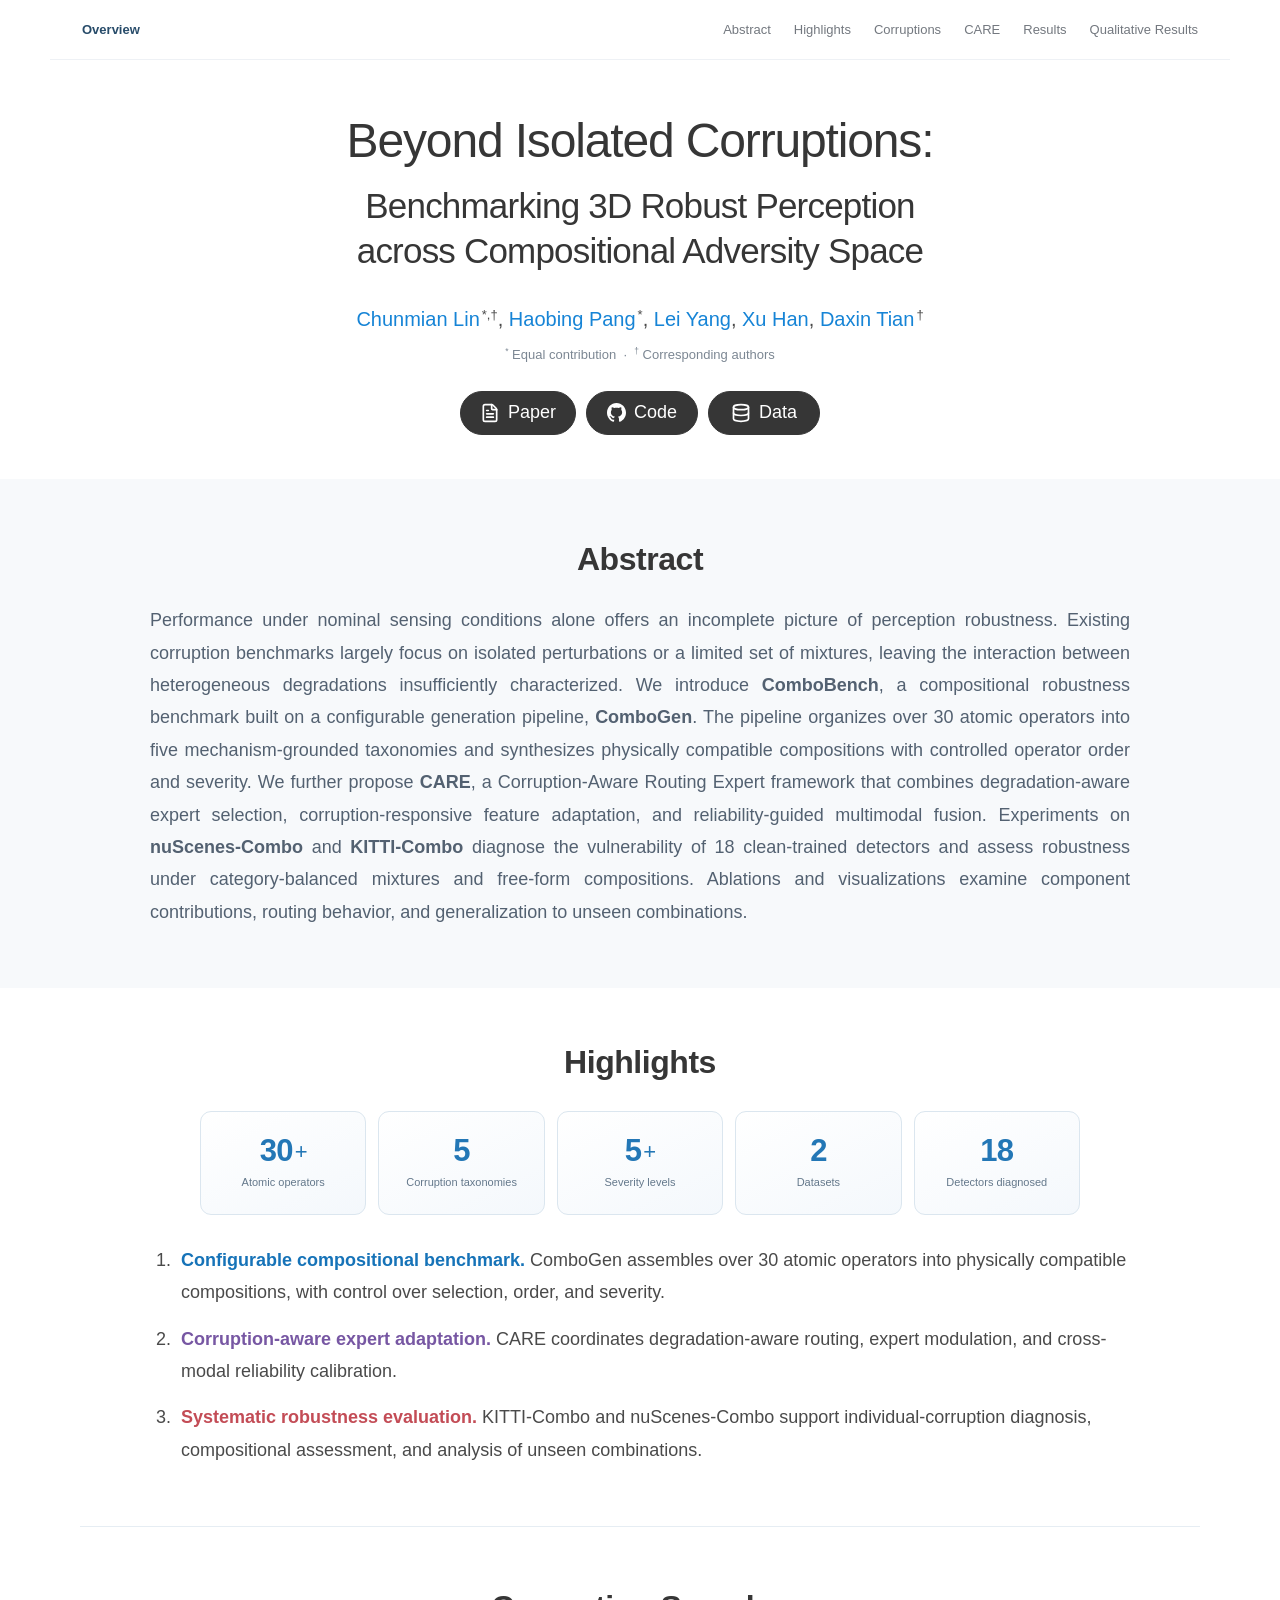
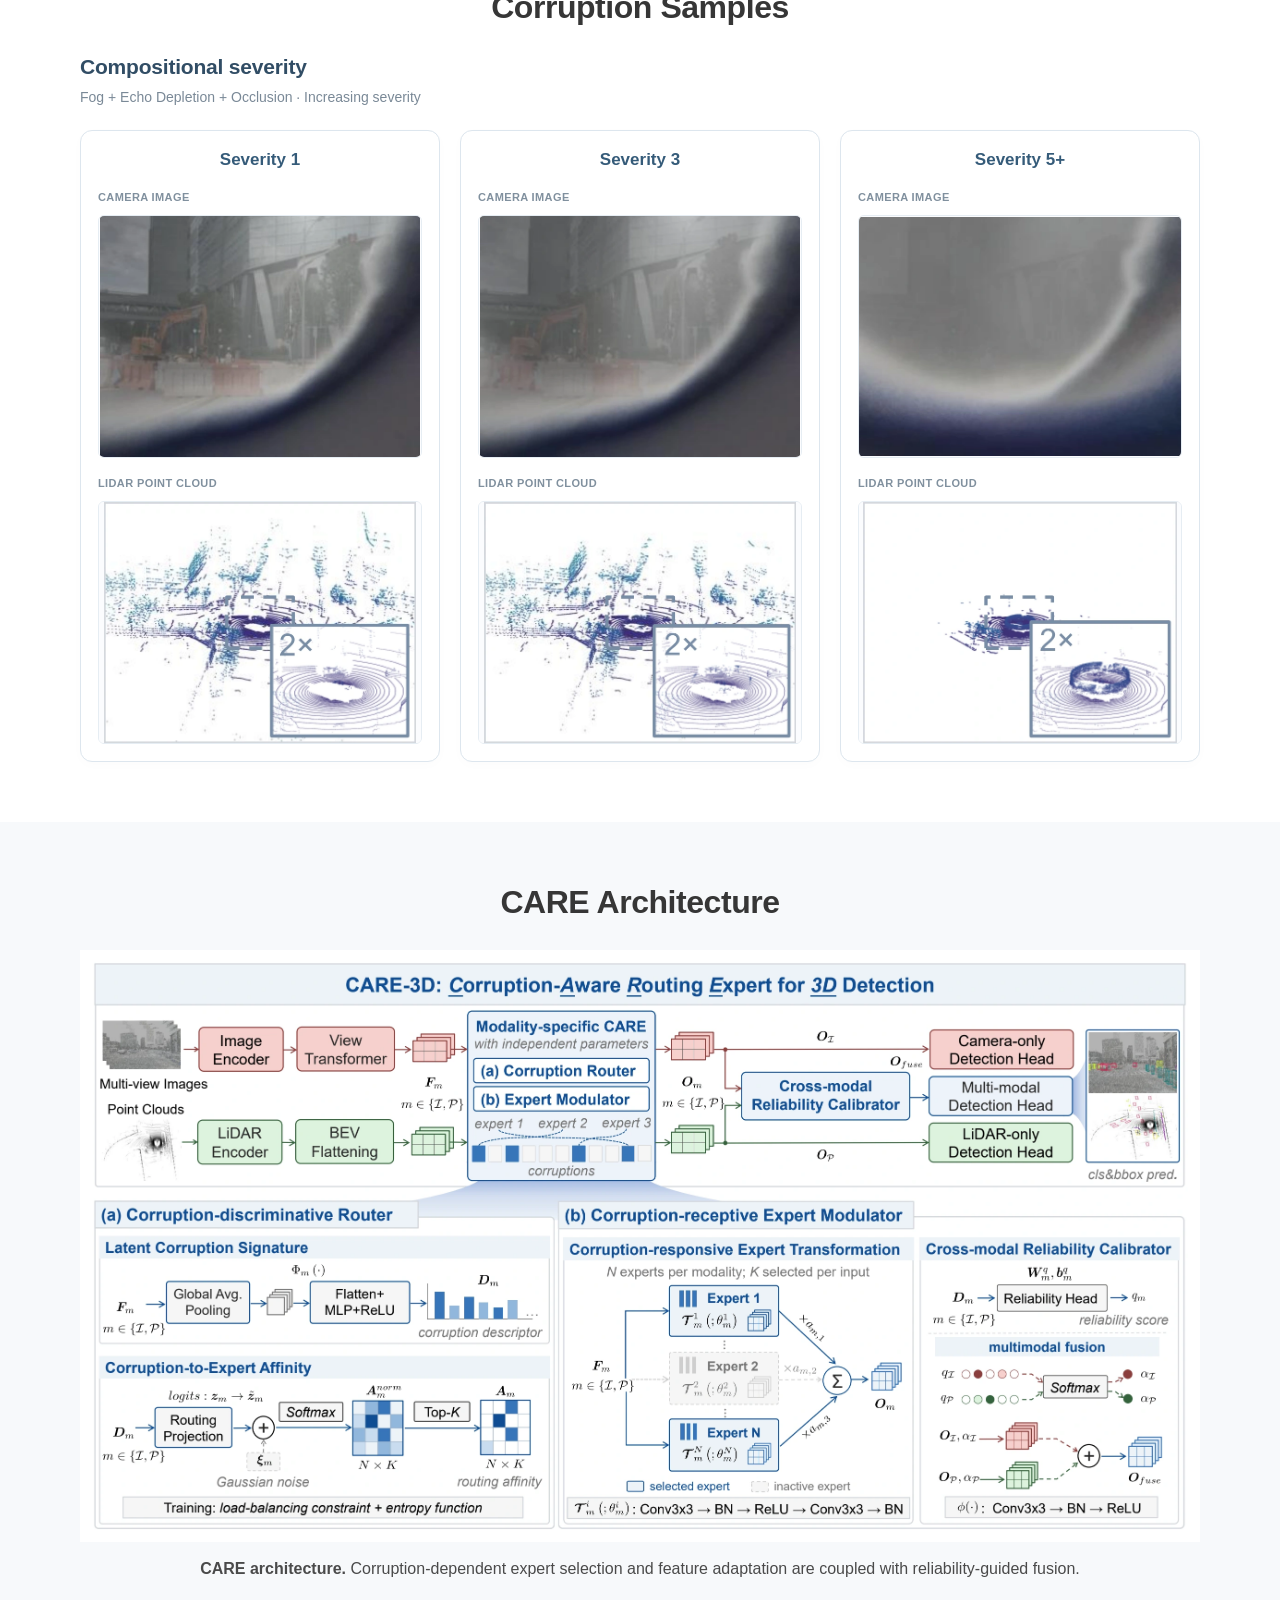
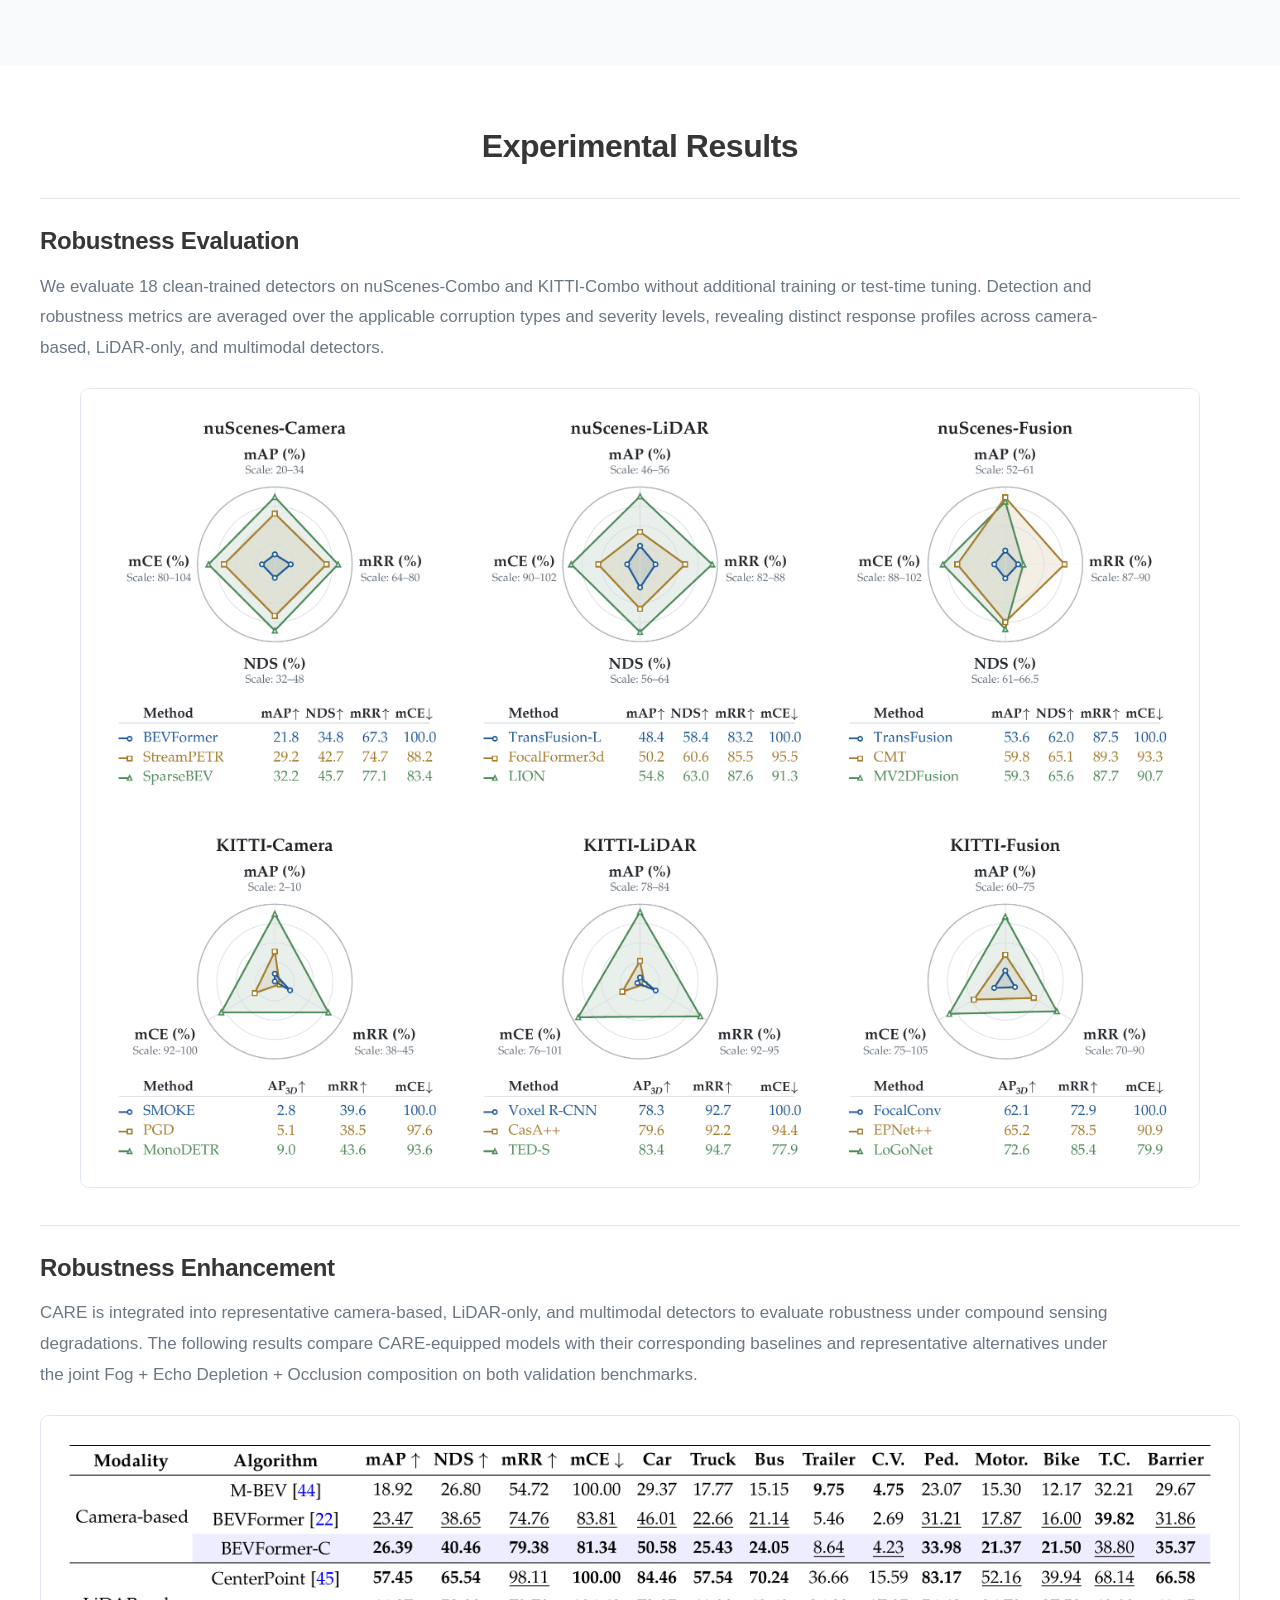
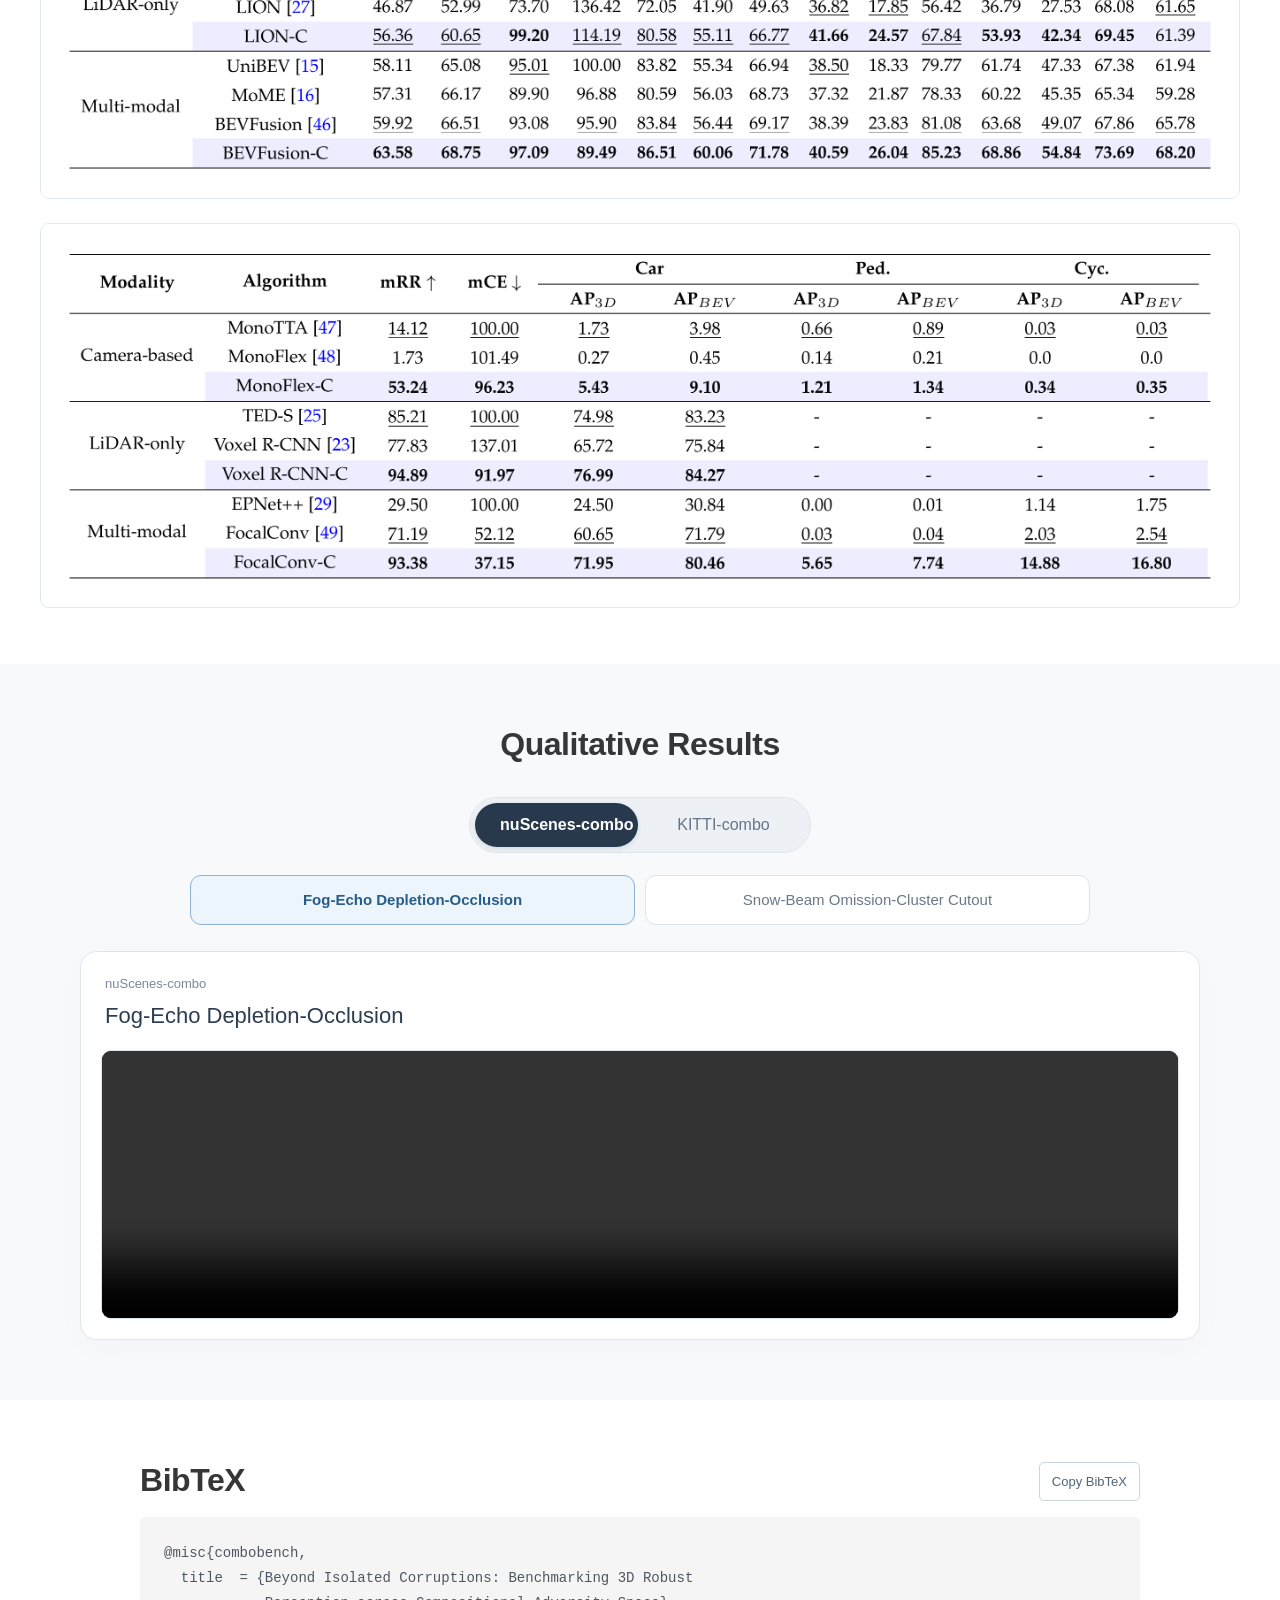
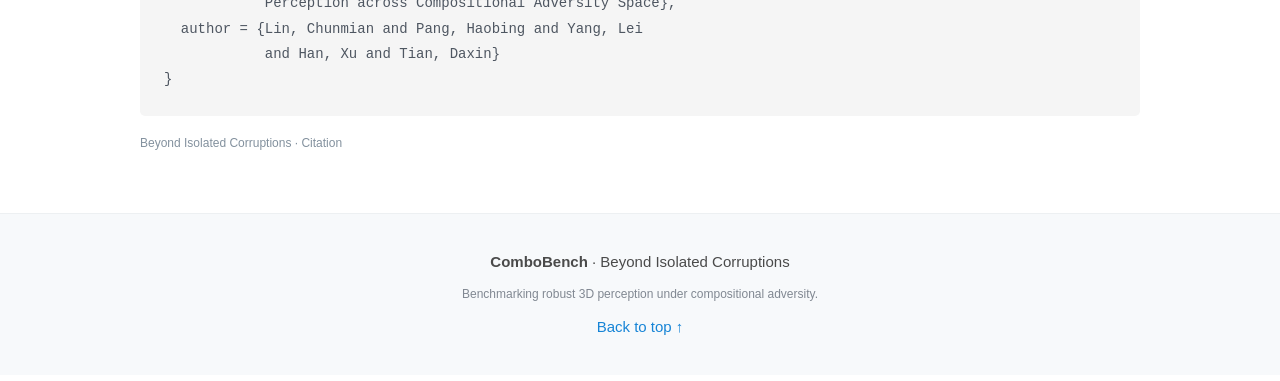
==== commit 66fe2090: "Align standalone ComboBench project page with latest official homepage" ====
--- a/index.html
+++ b/index.html
@@ -1,64 +1,79 @@
-<!DOCTYPE html>
-<html lang="en">
-<head>
-<meta charset="utf-8"><meta name="viewport" content="width=device-width,initial-scale=1">
-<meta name="description" content="ComboBench: a configurable benchmark and corruption-aware expert framework for robust 3D perception under compositional sensing degradations.">
-<meta name="theme-color" content="#ffffff"><title>Beyond Isolated Corruptions: Benchmarking 3D Robust Perception</title>
-<link rel="icon" href="assets/favicon.svg" type="image/svg+xml"><link rel="stylesheet" href="styles-v3.css?v=7">
-<script src="site-config.js?v=7" defer></script><script src="script-v3.js?v=7" defer></script>
-</head>
-
-<body><a class="skip-link" href="#main">Skip to content</a>
-<nav class="top-nav" aria-label="Page sections"><a class="home-link" href="#top">Overview</a><div><a href="#abstract">Abstract</a><a href="#highlights">Highlights</a><a href="#corruption-examples">Corruptions</a><a href="#method">CARE</a><a href="#evaluation">Results</a><a href="#visualization">Visualization</a><a href="#video">Video</a></div></nav>
-<main id="main">
-<header class="publication-header" id="top">
-<h1>Beyond Isolated Corruptions:
-<span class="publication-subtitle">Benchmarking 3D Robust Perception<br class="title-break"> across Compositional Adversity Space</span></h1><p class="authors"><span data-author="chunmian">Chunmian Lin</span><sup>*,†</sup>, <span data-author="haobing">Haobing Pang</span><sup>*</sup>, <span data-author="lei">Lei Yang</span>, <span data-author="xu">Xu Han</span>, <span data-author="daxin">Daxin Tian</span><sup>†</sup></p>
-
-<p class="contribution-note"><sup>*</sup> Equal contribution  ·  <sup>†</sup> Corresponding authors</p>
-<p id="venue-line" class="venue-line" hidden=""></p><div class="publication-links" aria-label="Publication resources">
-<button class="resource-pill is-pending" type="button" data-resource="paper"><img class="resource-icon" src="assets/icons/paper.svg" alt="" width="20" height="20">Paper</button>
-<button class="resource-pill is-pending" type="button" data-resource="code"><img class="resource-icon github-icon" src="assets/icons/github.svg" alt="" width="20" height="20">Code</button>
-<button class="resource-pill is-pending" type="button" data-resource="data"><img class="resource-icon" src="assets/icons/data.svg" alt="" width="20" height="20">Data</button>
-</div></header>
-<section class="section soft-section" id="abstract" aria-labelledby="abstract-title"><div class="content abstract-content"><h2 id="abstract-title">Abstract</h2><p>Performance under nominal sensing conditions alone offers an incomplete picture of perception robustness. Existing corruption benchmarks largely focus on isolated perturbations or a limited set of mixtures, leaving the interaction between heterogeneous degradations insufficiently characterized. We introduce <strong>ComboBench</strong>, a compositional robustness benchmark built on a configurable generation pipeline, <strong>ComboGen</strong>. The pipeline organizes over 30 atomic operators into five mechanism-grounded taxonomies and synthesizes physically compatible compositions with controlled operator order and severity. We further propose <strong>CARE</strong>, a Corruption-Aware Routing Expert framework that combines degradation-aware expert selection, corruption-responsive feature adaptation, and reliability-guided multimodal fusion. Experiments on <strong>nuScenes-Combo</strong> and <strong>KITTI-Combo</strong> diagnose the vulnerability of 18 clean-trained detectors and assess robustness under category-balanced mixtures and free-form compositions. Ablations and visualizations examine component contributions, routing behavior, and generalization to unseen combinations.</p></div></section>
-<section class="section highlights content" id="highlights" aria-labelledby="highlights-title"><h2 id="highlights-title">Highlights</h2><dl class="benchmark-facts" aria-label="Benchmark at a glance">
-<div class="fact-card"><dt>Atomic operators</dt><dd>30<span>+</span></dd></div>
-<div class="fact-card"><dt>Corruption taxonomies</dt><dd>5</dd></div>
-<div class="fact-card"><dt>Severity levels</dt><dd>5<span>+</span></dd></div>
-<div class="fact-card"><dt>Datasets</dt><dd>2</dd></div>
-<div class="fact-card"><dt>Detectors diagnosed</dt><dd>18</dd></div>
-</dl><ol>
-<li><strong class="blue">Configurable compositional benchmark.</strong> ComboGen assembles over 30 atomic operators into physically compatible compositions, with control over selection, order, and severity.</li>
-<li><strong class="purple">Corruption-aware expert adaptation.</strong> CARE coordinates degradation-aware routing, expert modulation, and cross-modal reliability calibration.</li>
-<li><strong class="red">Systematic robustness evaluation.</strong> KITTI-Combo and nuScenes-Combo support individual-corruption diagnosis, compositional assessment, and analysis of unseen combinations.</li>
-</ol></section>
-<section class="section content-wide" id="corruption-examples" aria-labelledby="corruption-examples-title"><h2 id="corruption-examples-title">Corruption Samples</h2><p class="section-intro">From single corruptions to compound sensing degradations.<br><span class="intro-secondary">Matched camera and LiDAR observations at increasing corruption severity.</span></p><div class="sample-group"><div class="sample-group-heading"><span class="sample-group-index">01</span><div><h3>Single and compositional corruptions</h3><p>Clean reference → Rain → Rain followed by Fog</p></div></div><div class="corruption-grid sequence-grid"><article class="corruption-example"><h4>Clean<span class="sample-label">Reference</span></h4><div class="corruption-panels"><figure class="corruption-panel"><figcaption>Camera image</figcaption><button class="figure-zoom corruption-zoom" type="button" data-image="assets/figures/camera-clean.webp" data-caption="Figure 2: Camera image, Clean." aria-label="Enlarge Clean camera image"><img src="assets/figures/camera-clean.webp" alt="Camera image of the same scene: Clean" width="341" height="182" loading="lazy"><span class="zoom-label">Enlarge ↗</span></button></figure><figure class="corruption-panel"><figcaption>LiDAR point cloud</figcaption><button class="figure-zoom corruption-zoom" type="button" data-image="assets/figures/lidar-clean.webp" data-caption="Figure 2: LiDAR point cloud, Clean." aria-label="Enlarge Clean lidar point cloud"><img src="assets/figures/lidar-clean.webp" alt="LiDAR point cloud of the same scene: Clean" width="341" height="268" loading="lazy"><span class="zoom-label">Enlarge ↗</span></button></figure></div></article><article class="corruption-example"><h4>Rain<span class="sample-label">Single corruption</span></h4><div class="corruption-panels"><figure class="corruption-panel"><figcaption>Camera image</figcaption><button class="figure-zoom corruption-zoom" type="button" data-image="assets/figures/camera-rain.webp" data-caption="Figure 2: Camera image, Rain." aria-label="Enlarge Rain camera image"><img src="assets/figures/camera-rain.webp" alt="Camera image of the same scene: Rain" width="338" height="182" loading="lazy"><span class="zoom-label">Enlarge ↗</span></button></figure><figure class="corruption-panel"><figcaption>LiDAR point cloud</figcaption><button class="figure-zoom corruption-zoom" type="button" data-image="assets/figures/lidar-rain.webp" data-caption="Figure 2: LiDAR point cloud, Rain." aria-label="Enlarge Rain lidar point cloud"><img src="assets/figures/lidar-rain.webp" alt="LiDAR point cloud of the same scene: Rain" width="338" height="268" loading="lazy"><span class="zoom-label">Enlarge ↗</span></button></figure></div></article><article class="corruption-example"><h4>Rain → Fog<span class="sample-label">Composition</span></h4><div class="corruption-panels"><figure class="corruption-panel"><figcaption>Camera image</figcaption><button class="figure-zoom corruption-zoom" type="button" data-image="assets/figures/camera-rain-fog.webp" data-caption="Figure 2: Camera image, Rain → Fog." aria-label="Enlarge Rain → Fog camera image"><img src="assets/figures/camera-rain-fog.webp" alt="Camera image of the same scene: Rain → Fog" width="344" height="182" loading="lazy"><span class="zoom-label">Enlarge ↗</span></button></figure><figure class="corruption-panel"><figcaption>LiDAR point cloud</figcaption><button class="figure-zoom corruption-zoom" type="button" data-image="assets/figures/lidar-rain-fog.webp" data-caption="Figure 2: LiDAR point cloud, Rain → Fog." aria-label="Enlarge Rain → Fog lidar point cloud"><img src="assets/figures/lidar-rain-fog.webp" alt="LiDAR point cloud of the same scene: Rain → Fog" width="344" height="268" loading="lazy"><span class="zoom-label">Enlarge ↗</span></button></figure></div></article></div><p class="source-note">Figure 2 · The same camera–LiDAR scene before corruption, after Rain, and after the sequential composition of Rain and Fog.</p></div><div class="sample-group"><div class="sample-group-heading"><span class="sample-group-index">02</span><div><h3>Compositional severity</h3><p>Fog + Echo Depletion + Occlusion · Increasing severity</p></div></div><div class="corruption-grid"><article class="corruption-example"><h4>Severity 1</h4><div class="corruption-panels"><figure class="corruption-panel"><figcaption>Camera image</figcaption><button class="figure-zoom corruption-zoom" type="button" data-image="assets/figures/camera-severity-1.webp" data-caption="Severity 1: Camera image under Fog–Echo Depletion–Occlusion on nuScenes-Combo. Original matched example from Figure 3." aria-label="Enlarge Severity 1 camera image"><img src="assets/figures/camera-severity-1.webp" alt="Severity 1 camera image from the matched corruption sequence in Figure 3" width="664" height="500" loading="lazy"><span class="zoom-label">Enlarge ↗</span></button></figure><figure class="corruption-panel"><figcaption>LiDAR point cloud</figcaption><button class="figure-zoom corruption-zoom" type="button" data-image="assets/figures/lidar-severity-1.webp" data-caption="Severity 1: LiDAR point cloud under Fog–Echo Depletion–Occlusion on nuScenes-Combo. Original matched example from Figure 3." aria-label="Enlarge Severity 1 lidar point cloud"><img src="assets/figures/lidar-severity-1.webp" alt="Severity 1 lidar point cloud from the matched corruption sequence in Figure 3" width="670" height="517" loading="lazy"><span class="zoom-label">Enlarge ↗</span></button></figure></div></article><article class="corruption-example"><h4>Severity 3</h4><div class="corruption-panels"><figure class="corruption-panel"><figcaption>Camera image</figcaption><button class="figure-zoom corruption-zoom" type="button" data-image="assets/figures/camera-severity-3.webp" data-caption="Severity 3: Camera image under Fog–Echo Depletion–Occlusion on nuScenes-Combo. Original matched example from Figure 3." aria-label="Enlarge Severity 3 camera image"><img src="assets/figures/camera-severity-3.webp" alt="Severity 3 camera image from the matched corruption sequence in Figure 3" width="663" height="500" loading="lazy"><span class="zoom-label">Enlarge ↗</span></button></figure><figure class="corruption-panel"><figcaption>LiDAR point cloud</figcaption><button class="figure-zoom corruption-zoom" type="button" data-image="assets/figures/lidar-severity-3.webp" data-caption="Severity 3: LiDAR point cloud under Fog–Echo Depletion–Occlusion on nuScenes-Combo. Original matched example from Figure 3." aria-label="Enlarge Severity 3 lidar point cloud"><img src="assets/figures/lidar-severity-3.webp" alt="Severity 3 lidar point cloud from the matched corruption sequence in Figure 3" width="670" height="517" loading="lazy"><span class="zoom-label">Enlarge ↗</span></button></figure></div></article><article class="corruption-example"><h4>Severity 5+</h4><div class="corruption-panels"><figure class="corruption-panel"><figcaption>Camera image</figcaption><button class="figure-zoom corruption-zoom" type="button" data-image="assets/figures/camera-severity-6.webp" data-caption="Severity 5+: Camera image under Fog–Echo Depletion–Occlusion on nuScenes-Combo. Original matched example from Figure 3." aria-label="Enlarge Severity 5+ camera image"><img src="assets/figures/camera-severity-6.webp" alt="Severity 5+ camera image from the matched corruption sequence in Figure 3" width="675" height="500" loading="lazy"><span class="zoom-label">Enlarge ↗</span></button></figure><figure class="corruption-panel"><figcaption>LiDAR point cloud</figcaption><button class="figure-zoom corruption-zoom" type="button" data-image="assets/figures/lidar-severity-6.webp" data-caption="Severity 5+: LiDAR point cloud under Fog–Echo Depletion–Occlusion on nuScenes-Combo. Original matched example from Figure 3." aria-label="Enlarge Severity 5+ lidar point cloud"><img src="assets/figures/lidar-severity-6.webp" alt="Severity 5+ lidar point cloud from the matched corruption sequence in Figure 3" width="674" height="517" loading="lazy"><span class="zoom-label">Enlarge ↗</span></button></figure></div></article></div><p class="source-note">Figure 3 · Matched camera and LiDAR observations at Severity 1, 3, and 5+. LiDAR panels preserve the original 2× detail insets.</p></div></section>
-<section class="section soft-section" id="method" aria-labelledby="method-title"><div class="content-wide"><h2 id="method-title">CARE Architecture</h2><p class="section-intro"><strong>CARE</strong> selects specialist experts and calibrates modality reliability under compositional adversity.</p><figure class="research-figure"><button class="figure-zoom" type="button" data-image="assets/figures/care-framework.webp" data-caption="Figure 4: CARE combines corruption-discriminative routing, corruption-receptive expert modulation, and cross-modal reliability calibration." aria-label="Enlarge the CARE framework"><img src="assets/figures/care-framework.webp" alt="CARE architecture: input-conditioned routing, expert modulation, and reliability-guided camera–LiDAR fusion" width="2373" height="1230" loading="lazy"><span class="zoom-label">Enlarge ↗</span></button><figcaption><strong>CARE architecture.</strong> Corruption-dependent expert selection and feature adaptation are coupled with reliability-guided fusion. <span class="figure-number">Figure 4.</span></figcaption></figure>
-<div class="method-components"><article><h3><span>①</span> Route</h3><p>Encode latent corruption signatures and identify a sparse set of specialists through Top-K routing.</p></article><article><h3><span>②</span> Adapt</h3><p>Activate and aggregate expert transformations for corruption-responsive feature refinement.</p></article><article><h3><span>③</span> Calibrate</h3><p>Estimate each modality's confidence and regulate its contribution to multimodal fusion.</p></article></div></div></section>
-<section class="section results-section" id="evaluation" aria-labelledby="evaluation-title">
-  <div class="results-content"><h2 id="evaluation-title">Experimental Results</h2><p class="section-intro">Robustness evaluation and enhancement under compositional corruptions.</p><div class="experiment-block" id="robustness-assessment"><div class="experiment-heading"><h3>Robustness Evaluation</h3></div><p class="experiment-intro">We evaluate 18 clean-trained detectors on nuScenes-Combo and KITTI-Combo without additional training or test-time tuning. Detection and robustness metrics are averaged over the applicable corruption types and severity levels, revealing distinct response profiles across camera-based, LiDAR-only, and multimodal detectors.</p><figure class="paper-result-image assessment-figure"><button class="figure-zoom " type="button" data-image="assets/figures/figure-5-original.webp" data-caption="Figure 5: Clean-trained robustness diagnosis on nuScenes-Combo and KITTI-Combo, averaged over applicable corruptions and severity levels." aria-label="Enlarge robustness assessment figure"><img src="assets/figures/figure-5-original.webp" alt="Figure 5: six radar plots of detection and robustness metrics for clean-trained detectors on KITTI-Combo and nuScenes-Combo" width="2610" height="1835" loading="lazy"><span class="zoom-label">Enlarge ↗</span></button></figure></div><div class="experiment-block" id="robustness-enhancement"><div class="experiment-heading"><h3>Robustness Enhancement</h3></div><p class="experiment-intro">CARE is integrated into representative camera-based, LiDAR-only, and multimodal detectors to evaluate robustness under compound sensing degradations. The following results compare CARE-equipped models with their corresponding baselines and representative alternatives under the joint Fog + Echo Depletion + Occlusion composition on both validation benchmarks.</p><figure class="paper-result-image paper-table" data-table="7"><button class="figure-zoom paper-table-zoom" type="button" data-image="assets/figures/table-7-original.webp" data-caption="nuScenes-Combo: original results under Fog + Echo Depletion + Occlusion." aria-label="Enlarge nuScenes-Combo result table"><img src="assets/figures/table-7-original.webp" alt="Original Table 7: nuScenes-Combo free-form corruption results comparing base and CARE-enhanced detectors" width="2610" height="765" loading="lazy"><span class="zoom-label">Enlarge ↗</span></button></figure><figure class="paper-result-image paper-table" data-table="8"><button class="figure-zoom paper-table-zoom" type="button" data-image="assets/figures/table-8-original.webp" data-caption="KITTI-Combo: original results under Fog + Echo Depletion + Occlusion." aria-label="Enlarge KITTI-Combo result table"><img src="assets/figures/table-8-original.webp" alt="Original Table 8: KITTI-Combo free-form corruption results comparing base and CARE-enhanced detectors" width="2610" height="765" loading="lazy"><span class="zoom-label">Enlarge ↗</span></button></figure></div></div></section>
-
-<section class="section visualization-section soft-section" id="visualization" aria-labelledby="visualization-title"><div class="content-wide"><h2 id="visualization-title">Qualitative Results</h2>
-<p class="section-intro">Detection results under compositional corruption.<br><span class="intro-secondary">Fog + Echo Depletion + Occlusion · nuScenes-Combo</span></p>
-<figure class="visualization-frame"><div class="figure-heading"><span class="figure-eyebrow">Camera + LiDAR</span><strong>BEVFusion with CARE</strong><span>Figure 9</span></div>
-<button class="figure-zoom" type="button" data-image="assets/figures/detection-results.webp" data-caption="Figure 9: BEVFusion with CARE under Fog–Echo Depletion–Occlusion on nuScenes-Combo." aria-label="Enlarge compositional detection results"><img src="assets/figures/detection-results.webp" alt="BEVFusion with CARE: detection examples across six camera views and bird’s-eye-view point clouds under compositional corruption" width="2373" height="2694" loading="lazy"><span class="zoom-label">View full figure ↗</span></button>
-<figcaption>Multi-view camera detections and corresponding bird’s-eye-view point clouds under compound sensing degradations.</figcaption></figure>
-</div></section><section class="section content-wide ruled" id="video" aria-labelledby="video-title">
-<h2 id="video-title">Video</h2>
-<p class="section-intro">Qualitative demonstrations on nuScenes and KITTI.</p>
-<div class="dataset-videos">
-<article class="video-card"><h3>nuScenes-Combo</h3><div class="video-slot" data-video="nuscenes"><div class="video-placeholder" role="img" aria-label="Reserved video slot for nuScenes"><span class="video-slot-tag">nuScenes</span><span class="video-icon-disc"><img src="assets/icons/video.svg" alt="" width="34" height="34"></span><strong>Video preview</strong><span>Reserved for the nuScenes demonstration</span></div></div><p class="video-state" id="video-state-nuscenes">nuScenes video · reserved position</p></article>
-<article class="video-card"><h3>KITTI-Combo</h3><div class="video-slot" data-video="kitti"><div class="video-placeholder" role="img" aria-label="Reserved video slot for KITTI"><span class="video-slot-tag">KITTI</span><span class="video-icon-disc"><img src="assets/icons/video.svg" alt="" width="34" height="34"></span><strong>Video preview</strong><span>Reserved for the KITTI demonstration</span></div></div><p class="video-state" id="video-state-kitti">KITTI video · reserved position</p></article>
-</div></section>
-<section class="section citation-section content" id="citation" aria-labelledby="citation-title"><div class="citation-heading"><h2 id="citation-title">BibTeX</h2><button type="button" id="copy-citation">Copy BibTeX</button></div><pre><code id="bibtex">@misc{combobench,
-  title  = {Beyond Isolated Corruptions: Benchmarking 3D Robust
-            Perception across Compositional Adversity Space},
-  author = {Lin, Chunmian and Pang, Haobing and Yang, Lei
-            and Han, Xu and Tian, Daxin}
-}</code></pre><p class="source-note">Beyond Isolated Corruptions · Citation</p><span id="copy-status" class="sr-only" role="status"></span></section>
-</main>
-<footer class="site-footer"><div class="content"><p><strong>ComboBench</strong> · Beyond Isolated Corruptions</p><p class="footer-note">Benchmarking robust 3D perception under compositional adversity.</p><p><a href="#top">Back to top ↑</a></p></div></footer>
-<dialog id="image-dialog" class="image-dialog" aria-label="Enlarged paper figure"><button type="button" id="dialog-close" class="dialog-close" aria-label="Close enlarged figure">Close ×</button><img id="dialog-image" alt=""><p id="dialog-caption"></p></dialog>
-<dialog id="resource-dialog" class="resource-dialog" aria-labelledby="resource-dialog-title"><button type="button" id="resource-dialog-close" class="dialog-close" aria-label="Close resource notice">Close ×</button><span class="placeholder-badge">Reserved resource</span><h2 id="resource-dialog-title">Resource link pending</h2><p id="resource-dialog-message"></p><button type="button" class="notice-dismiss" id="resource-dismiss">Got it</button></dialog>
-</body></html>
+<!DOCTYPE html>
+<html lang="en">
+<head>
+<meta charset="utf-8"><meta name="viewport" content="width=device-width,initial-scale=1">
+<meta name="description" content="ComboBench: a configurable benchmark and corruption-aware expert framework for robust 3D perception under compositional sensing degradations.">
+<meta name="theme-color" content="#ffffff"><title>Beyond Isolated Corruptions: Benchmarking 3D Robust Perception</title>
+<link rel="icon" href="assets/favicon.svg" type="image/svg+xml"><link rel="stylesheet" href="styles-v3.css?v=9">
+<script src="site-config.js?v=17" defer></script><script src="script-v3.js?v=17" defer></script>
+<link rel="stylesheet" href="styles-v9.css?v=16"></head>
+
+<body><a class="skip-link" href="#main">Skip to content</a>
+<nav class="top-nav" aria-label="Page sections"><a class="home-link" href="#top">Overview</a><div><a href="#abstract">Abstract</a><a href="#highlights">Highlights</a><a href="#corruption-examples">Corruptions</a><a href="#method">CARE</a><a href="#evaluation">Results</a><a href="#visualization">Qualitative Results</a></div></nav>
+<main id="main">
+<header class="publication-header" id="top">
+<h1>Beyond Isolated Corruptions:
+<span class="publication-subtitle">Benchmarking 3D Robust Perception<br class="title-break"> across Compositional Adversity Space</span></h1><p class="authors"><span data-author="chunmian">Chunmian Lin</span><sup>*,†</sup>, <span data-author="haobing">Haobing Pang</span><sup>*</sup>, <span data-author="lei">Lei Yang</span>, <span data-author="xu">Xu Han</span>, <span data-author="daxin">Daxin Tian</span><sup>†</sup></p>
+
+<p class="contribution-note"><sup>*</sup> Equal contribution  ·  <sup>†</sup> Corresponding authors</p>
+<p id="venue-line" class="venue-line" hidden=""></p><div class="publication-links" aria-label="Publication resources">
+<a class="resource-pill" href="https://github.com/buaa-linx/ComboBench" target="_blank" rel="noopener" data-resource="paper"><img class="resource-icon" src="assets/icons/paper.svg" alt="" width="20" height="20">Paper</a>
+<a class="resource-pill" href="https://github.com/buaa-linx/ComboBench" target="_blank" rel="noopener" data-resource="code"><img class="resource-icon github-icon" src="assets/icons/github.svg" alt="" width="20" height="20">Code</a>
+<a class="resource-pill" href="https://huggingface.co/datasets/linchunmian/ComboBench" target="_blank" rel="noopener" data-resource="data"><img class="resource-icon" src="assets/icons/data.svg" alt="" width="20" height="20">Data</a>
+</div></header>
+<section class="section soft-section" id="abstract" aria-labelledby="abstract-title"><div class="content abstract-content"><h2 id="abstract-title">Abstract</h2><p>Performance under nominal sensing conditions alone offers an incomplete picture of perception robustness. Existing corruption benchmarks largely focus on isolated perturbations or a limited set of mixtures, leaving the interaction between heterogeneous degradations insufficiently characterized. We introduce <strong>ComboBench</strong>, a compositional robustness benchmark built on a configurable generation pipeline, <strong>ComboGen</strong>. The pipeline organizes over 30 atomic operators into five mechanism-grounded taxonomies and synthesizes physically compatible compositions with controlled operator order and severity. We further propose <strong>CARE</strong>, a Corruption-Aware Routing Expert framework that combines degradation-aware expert selection, corruption-responsive feature adaptation, and reliability-guided multimodal fusion. Experiments on <strong>nuScenes-Combo</strong> and <strong>KITTI-Combo</strong> diagnose the vulnerability of 18 clean-trained detectors and assess robustness under category-balanced mixtures and free-form compositions. Ablations and visualizations examine component contributions, routing behavior, and generalization to unseen combinations.</p></div></section>
+<section class="section highlights content" id="highlights" aria-labelledby="highlights-title"><h2 id="highlights-title">Highlights</h2><dl class="benchmark-facts" aria-label="Benchmark at a glance">
+<div class="fact-card"><dt>Atomic operators</dt><dd>30<span>+</span></dd></div>
+<div class="fact-card"><dt>Corruption taxonomies</dt><dd>5</dd></div>
+<div class="fact-card"><dt>Severity levels</dt><dd>5<span>+</span></dd></div>
+<div class="fact-card"><dt>Datasets</dt><dd>2</dd></div>
+<div class="fact-card"><dt>Detectors diagnosed</dt><dd>18</dd></div>
+</dl><ol>
+<li><strong class="blue">Configurable compositional benchmark.</strong> ComboGen assembles over 30 atomic operators into physically compatible compositions, with control over selection, order, and severity.</li>
+<li><strong class="purple">Corruption-aware expert adaptation.</strong> CARE coordinates degradation-aware routing, expert modulation, and cross-modal reliability calibration.</li>
+<li><strong class="red">Systematic robustness evaluation.</strong> KITTI-Combo and nuScenes-Combo support individual-corruption diagnosis, compositional assessment, and analysis of unseen combinations.</li>
+</ol></section>
+<section class="section content-wide" id="corruption-examples" aria-labelledby="corruption-examples-title"><h2 id="corruption-examples-title">Corruption Samples</h2><div class="sample-group"><div class="sample-group-heading"><div><h3>Compositional severity</h3><p>Fog + Echo Depletion + Occlusion · Increasing severity</p></div></div><div class="corruption-grid"><article class="corruption-example"><h4>Severity 1</h4><div class="corruption-panels"><figure class="corruption-panel"><figcaption>Camera image</figcaption><button class="figure-zoom corruption-zoom" type="button" data-image="assets/figures/camera-severity-1.webp" data-caption="Severity 1: Camera image under Fog–Echo Depletion–Occlusion on nuScenes-Combo. Original matched example from Figure 3." aria-label="Enlarge Severity 1 camera image"><img src="assets/figures/camera-severity-1.webp" alt="Severity 1 camera image from the matched corruption sequence in Figure 3" width="664" height="500" loading="lazy"><span class="zoom-label">Enlarge ↗</span></button></figure><figure class="corruption-panel"><figcaption>LiDAR point cloud</figcaption><button class="figure-zoom corruption-zoom" type="button" data-image="assets/figures/lidar-severity-1.webp" data-caption="Severity 1: LiDAR point cloud under Fog–Echo Depletion–Occlusion on nuScenes-Combo. Original matched example from Figure 3." aria-label="Enlarge Severity 1 lidar point cloud"><img src="assets/figures/lidar-severity-1.webp" alt="Severity 1 lidar point cloud from the matched corruption sequence in Figure 3" width="670" height="517" loading="lazy"><span class="zoom-label">Enlarge ↗</span></button></figure></div></article><article class="corruption-example"><h4>Severity 3</h4><div class="corruption-panels"><figure class="corruption-panel"><figcaption>Camera image</figcaption><button class="figure-zoom corruption-zoom" type="button" data-image="assets/figures/camera-severity-3.webp" data-caption="Severity 3: Camera image under Fog–Echo Depletion–Occlusion on nuScenes-Combo. Original matched example from Figure 3." aria-label="Enlarge Severity 3 camera image"><img src="assets/figures/camera-severity-3.webp" alt="Severity 3 camera image from the matched corruption sequence in Figure 3" width="663" height="500" loading="lazy"><span class="zoom-label">Enlarge ↗</span></button></figure><figure class="corruption-panel"><figcaption>LiDAR point cloud</figcaption><button class="figure-zoom corruption-zoom" type="button" data-image="assets/figures/lidar-severity-3.webp" data-caption="Severity 3: LiDAR point cloud under Fog–Echo Depletion–Occlusion on nuScenes-Combo. Original matched example from Figure 3." aria-label="Enlarge Severity 3 lidar point cloud"><img src="assets/figures/lidar-severity-3.webp" alt="Severity 3 lidar point cloud from the matched corruption sequence in Figure 3" width="670" height="517" loading="lazy"><span class="zoom-label">Enlarge ↗</span></button></figure></div></article><article class="corruption-example"><h4>Severity 5+</h4><div class="corruption-panels"><figure class="corruption-panel"><figcaption>Camera image</figcaption><button class="figure-zoom corruption-zoom" type="button" data-image="assets/figures/camera-severity-6.webp" data-caption="Severity 5+: Camera image under Fog–Echo Depletion–Occlusion on nuScenes-Combo. Original matched example from Figure 3." aria-label="Enlarge Severity 5+ camera image"><img src="assets/figures/camera-severity-6.webp" alt="Severity 5+ camera image from the matched corruption sequence in Figure 3" width="675" height="500" loading="lazy"><span class="zoom-label">Enlarge ↗</span></button></figure><figure class="corruption-panel"><figcaption>LiDAR point cloud</figcaption><button class="figure-zoom corruption-zoom" type="button" data-image="assets/figures/lidar-severity-6.webp" data-caption="Severity 5+: LiDAR point cloud under Fog–Echo Depletion–Occlusion on nuScenes-Combo. Original matched example from Figure 3." aria-label="Enlarge Severity 5+ lidar point cloud"><img src="assets/figures/lidar-severity-6.webp" alt="Severity 5+ lidar point cloud from the matched corruption sequence in Figure 3" width="674" height="517" loading="lazy"><span class="zoom-label">Enlarge ↗</span></button></figure></div></article></div></div></section>
+<section class="section soft-section" id="method" aria-labelledby="method-title"><div class="content-wide"><h2 id="method-title">CARE Architecture</h2><figure class="research-figure"><button class="figure-zoom" type="button" data-image="assets/figures/care-framework.webp" data-caption="CARE combines corruption-discriminative routing, corruption-receptive expert modulation, and cross-modal reliability calibration." aria-label="Enlarge the CARE framework"><img src="assets/figures/care-framework.webp" alt="CARE architecture: input-conditioned routing, expert modulation, and reliability-guided camera–LiDAR fusion" width="2373" height="1230" loading="lazy"><span class="zoom-label">Enlarge ↗</span></button><figcaption><strong>CARE architecture.</strong> Corruption-dependent expert selection and feature adaptation are coupled with reliability-guided fusion.</figcaption></figure>
+</div></section>
+<section class="section results-section" id="evaluation" aria-labelledby="evaluation-title">
+  <div class="results-content"><h2 id="evaluation-title">Experimental Results</h2><div class="experiment-block" id="robustness-assessment"><div class="experiment-heading"><h3>Robustness Evaluation</h3></div><p class="experiment-intro">We evaluate 18 clean-trained detectors on nuScenes-Combo and KITTI-Combo without additional training or test-time tuning. Detection and robustness metrics are averaged over the applicable corruption types and severity levels, revealing distinct response profiles across camera-based, LiDAR-only, and multimodal detectors.</p><figure class="paper-result-image assessment-figure"><button class="figure-zoom " type="button" data-image="assets/figures/figure-5-original.webp" data-caption="Figure 5: Clean-trained robustness diagnosis on nuScenes-Combo and KITTI-Combo, averaged over applicable corruptions and severity levels." aria-label="Enlarge robustness assessment figure"><img src="assets/figures/figure-5-original.webp" alt="Figure 5: six radar plots of detection and robustness metrics for clean-trained detectors on KITTI-Combo and nuScenes-Combo" width="2610" height="1835" loading="lazy"><span class="zoom-label">Enlarge ↗</span></button></figure></div><div class="experiment-block" id="robustness-enhancement"><div class="experiment-heading"><h3>Robustness Enhancement</h3></div><p class="experiment-intro">CARE is integrated into representative camera-based, LiDAR-only, and multimodal detectors to evaluate robustness under compound sensing degradations. The following results compare CARE-equipped models with their corresponding baselines and representative alternatives under the joint Fog + Echo Depletion + Occlusion composition on both validation benchmarks.</p><figure class="paper-result-image paper-table" data-table="7"><button class="figure-zoom paper-table-zoom" type="button" data-image="assets/figures/table-7-original.webp" data-caption="nuScenes-Combo: original results under Fog + Echo Depletion + Occlusion." aria-label="Enlarge nuScenes-Combo result table"><img src="assets/figures/table-7-original.webp" alt="Original Table 7: nuScenes-Combo free-form corruption results comparing base and CARE-enhanced detectors" width="2610" height="765" loading="lazy"><span class="zoom-label">Enlarge ↗</span></button></figure><figure class="paper-result-image paper-table" data-table="8"><button class="figure-zoom paper-table-zoom" type="button" data-image="assets/figures/table-8-original.webp" data-caption="KITTI-Combo: original results under Fog + Echo Depletion + Occlusion." aria-label="Enlarge KITTI-Combo result table"><img src="assets/figures/table-8-original.webp" alt="Original Table 8: KITTI-Combo free-form corruption results comparing base and CARE-enhanced detectors" width="2610" height="765" loading="lazy"><span class="zoom-label">Enlarge ↗</span></button></figure></div></div></section>
+
+<section class="section visualization-section soft-section" id="visualization" aria-labelledby="visualization-title"><div class="content-wide">
+  <h2 id="visualization-title">Qualitative Results</h2>
+  <div class="qualitative-explorer" data-video-explorer>
+    <div class="dataset-tabs" role="tablist" aria-label="Video dataset" hidden>
+      <button class="dataset-tab" type="button" role="tab" id="dataset-tab-nuscenes" data-dataset="nuscenes" aria-selected="true" aria-controls="qualitative-player-panel" tabindex="0">nuScenes-combo</button>
+      <button class="dataset-tab" type="button" role="tab" id="dataset-tab-kitti" data-dataset="kitti" aria-selected="false" aria-controls="qualitative-player-panel" tabindex="-1">KITTI-combo</button>
+    </div>
+    <div class="corruption-tabs" role="group" aria-label="Corruption composition" hidden>
+      <button class="corruption-tab" type="button" data-corruption-index="0" aria-pressed="true">Fog-Echo Depletion-Occlusion</button>
+      <button class="corruption-tab" type="button" data-corruption-index="1" aria-pressed="false">Snow-Beam Omission-Cluster Cutout</button>
+    </div>
+    <div class="qualitative-player-panel" id="qualitative-player-panel" role="tabpanel" aria-labelledby="dataset-tab-nuscenes" tabindex="0">
+      <header class="qualitative-player-heading" aria-live="polite" aria-atomic="true">
+        <p id="active-dataset">nuScenes-combo</p>
+        <h3 id="active-video-title">Fog-Echo Depletion-Occlusion</h3>
+      </header>
+      <div class="qualitative-player-shell">
+        <video id="qualitative-player" controls muted playsinline preload="metadata" src="https://raw.githubusercontent.com/buaa-linx/ComboBench/main/project-page/assets/videos/fog_occlusion_echo.mp4" aria-label="nuScenes-combo: Fog-Echo Depletion-Occlusion"></video>
+        <div id="qualitative-empty" role="status" hidden>
+          <span class="reserved-play" aria-hidden="true"><svg viewBox="0 0 32 32" width="32" height="32"><path d="M12 8.5 24 16 12 23.5Z" fill="currentColor"/></svg></span>
+          <p>Video not available yet.</p>
+        </div>
+      </div>
+    </div>
+    <noscript><p class="source-note">Also watch <a href="https://raw.githubusercontent.com/buaa-linx/ComboBench/main/project-page/assets/videos/snow_beam_cutout.mp4">Snow-Beam Omission-Cluster Cutout on nuScenes-combo</a>.</p></noscript>
+  </div>
+</div></section>
+<section class="section citation-section content" id="citation" aria-labelledby="citation-title"><div class="citation-heading"><h2 id="citation-title">BibTeX</h2><button type="button" id="copy-citation">Copy BibTeX</button></div><pre><code id="bibtex">@misc{combobench,
+  title  = {Beyond Isolated Corruptions: Benchmarking 3D Robust
+            Perception across Compositional Adversity Space},
+  author = {Lin, Chunmian and Pang, Haobing and Yang, Lei
+            and Han, Xu and Tian, Daxin}
+}</code></pre><p class="source-note">Beyond Isolated Corruptions · Citation</p><span id="copy-status" class="sr-only" role="status"></span></section>
+</main>
+<footer class="site-footer"><div class="content"><p><strong>ComboBench</strong> · Beyond Isolated Corruptions</p><p class="footer-note">Benchmarking robust 3D perception under compositional adversity.</p><p><a href="#top">Back to top ↑</a></p></div></footer>
+<dialog id="image-dialog" class="image-dialog" aria-label="Enlarged paper figure"><button type="button" id="dialog-close" class="dialog-close" aria-label="Close enlarged figure">Close ×</button><img id="dialog-image" alt=""><p id="dialog-caption"></p></dialog>
+<dialog id="resource-dialog" class="resource-dialog" aria-labelledby="resource-dialog-title"><button type="button" id="resource-dialog-close" class="dialog-close" aria-label="Close resource notice">Close ×</button><span class="placeholder-badge">Reserved resource</span><h2 id="resource-dialog-title">Resource link pending</h2><p id="resource-dialog-message"></p><button type="button" class="notice-dismiss" id="resource-dismiss">Got it</button></dialog>
+</body></html>
--- a/styles-v9.css
+++ b/styles-v9.css
@@ -0,0 +1,170 @@
+/* Noto Sans typography and native video presentation inspired by the academic Astro template. */
+@font-face{
+ font-family:"Noto Sans";
+ src:url("assets/fonts/NotoSans-variable.ttf") format("truetype");
+ font-style:normal;
+ font-weight:100 900;
+ font-display:swap;
+}
+body{font-family:"Noto Sans",Arial,Helvetica,sans-serif;font-size:18px;font-weight:400;line-height:1.78;color:#4a4a4a}
+button,input,textarea,select{font-family:inherit}
+.publication-header h1{font-family:inherit;font-size:48px;font-weight:500;line-height:1.14;letter-spacing:-1.15px;color:#363636}
+.publication-subtitle{font-size:35px;font-weight:500;line-height:1.28;letter-spacing:-.8px;color:#363636}
+.authors{font-size:20px;font-weight:400;line-height:1.8}
+.contribution-note{font-size:13px;line-height:1.8}
+.resource-pill,.resource-pill.is-pending{font-size:18px;font-weight:400;background:#363636;border-color:#363636;min-height:44px;padding:9px 19px;gap:8px}
+.resource-pill:hover,.resource-pill.is-pending:hover{background:#242424;border-color:#242424}
+h2{font-family:inherit;font-size:32px;font-weight:600;line-height:1.3;letter-spacing:-.45px}
+.highlights h2{font-size:32px;font-weight:600}
+.abstract-content>p:first-of-type{font-size:18px;line-height:1.8}
+.highlights li{font-size:18px;line-height:1.8}
+.section-intro{font-size:18px;line-height:1.78}
+.experiment-heading h3{font-size:24px;font-weight:600}
+.experiment-intro{font-size:17px;line-height:1.8}
+.method-components h3{font-size:20px;font-weight:600}
+.method-components p{font-size:16px;line-height:1.8}
+.fact-card dd{font-weight:600;letter-spacing:-.75px}
+.fact-card dt{font-weight:400}
+.corruption-example h4{font-weight:600}
+.top-nav{font-size:13px}
+.dataset-videos{display:grid;grid-template-columns:repeat(2,minmax(0,1fr));gap:28px;max-width:1180px;margin:30px auto 0;align-items:start}
+.video-card h3{font-size:22px;font-weight:500;text-align:left;line-height:1.4;margin:0 0 13px;color:#363636}
+.video-slot{position:relative;aspect-ratio:16/9;border:0;border-radius:8px;background:#171717;overflow:hidden}
+.video-slot video{display:block;width:100%;height:100%;aspect-ratio:16/9;object-fit:contain;background:#171717;border-radius:8px}
+.video-reserved-label{position:absolute;inset:0 0 45px;display:flex;align-items:center;justify-content:center;flex-direction:column;gap:7px;color:#ececec;pointer-events:none}
+.video-reserved-label>span:first-child{font-size:21px;font-weight:500;letter-spacing:.01em}
+.video-reserved-label>span:last-child{font-size:13px;font-weight:400;color:#9d9d9d}
+.video-state{font-size:13px;line-height:1.7;text-align:left;margin-top:10px;color:#818181}
+@media(min-width:1500px){.publication-header h1{font-size:48px}.publication-subtitle{font-size:35px}}
+@media(max-width:1000px){.publication-header h1{font-size:42px}.publication-subtitle{font-size:31px}}
+@media(max-width:760px){
+ body{font-size:16px}
+ .publication-header h1{font-size:34px;line-height:1.2;letter-spacing:-.7px}
+ .publication-subtitle{font-size:25px;line-height:1.35;letter-spacing:-.45px}
+ .authors{font-size:17px;line-height:1.9}
+ .contribution-note{font-size:11px}
+ .resource-pill,.resource-pill.is-pending{font-size:15px;min-height:40px;padding:8px 15px}
+ h2,.highlights h2{font-size:28px}
+ .abstract-content>p:first-of-type,.highlights li{font-size:16px;line-height:1.85}
+ .section-intro{font-size:16px}
+ .experiment-heading h3{font-size:21px}
+ .experiment-intro{font-size:15px;line-height:1.8}
+ .method-components p{font-size:15px}
+ .dataset-videos{gap:30px;margin-top:25px}
+ .video-card h3{font-size:20px;margin-bottom:11px}
+ .video-reserved-label{bottom:35px;gap:5px}
+ .video-reserved-label>span:first-child{font-size:18px}
+ .video-reserved-label>span:last-child{font-size:11px}
+ .video-state{font-size:12px}
+}
+@media(max-width:400px){.publication-header h1{font-size:30px}.publication-subtitle{font-size:23px}.authors{font-size:16px}}
+
+/* Two videos per dataset, side by side on desktop. */
+.qualitative-dataset{max-width:1180px;margin:38px auto 0}
+.qualitative-dataset+.qualitative-dataset{margin-top:52px;padding-top:38px;border-top:1px solid #dfe4e9}
+.qualitative-dataset>h3{font-size:27px;font-weight:600;line-height:1.4;color:#363636;text-align:left;margin:0}
+.qualitative-dataset .dataset-videos{margin-top:24px;gap:26px}
+.qualitative-dataset .video-card h4{font-size:20px;font-weight:500;text-align:left;line-height:1.5;color:#4a4a4a;margin:0 0 12px;overflow-wrap:break-word}
+.qualitative-dataset .video-reserved-label{inset:0;color:#89939e}
+.qualitative-dataset .video-reserved-label>span{font-size:15px;font-weight:400;color:#a7a7a7}
+@media(max-width:760px){
+ .qualitative-dataset{margin-top:30px}
+ .qualitative-dataset+.qualitative-dataset{margin-top:36px;padding-top:28px}
+ .qualitative-dataset>h3{font-size:23px}
+ .qualitative-dataset .dataset-videos{margin-top:18px;gap:26px}
+ .qualitative-dataset .video-card h4{font-size:17px;margin-bottom:10px}
+ .qualitative-dataset .video-reserved-label{inset:0}
+ .qualitative-dataset .video-reserved-label>span{font-size:13px}
+}
+
+.reserved-play{display:grid;place-items:center;width:62px;height:62px;border:1px solid #59616b;border-radius:50%;background:#ffffff06}
+.qualitative-dataset .video-slot,.qualitative-dataset .video-slot video{aspect-ratio:4/1}
+@media(max-width:760px){.dataset-videos{grid-template-columns:1fr}}
+
+/* Qualitative video explorer. All changes stay within the video section. */
+#visualization .qualitative-explorer{max-width:1180px;margin:32px auto 0}
+#visualization .qualitative-explorer[hidden],
+#visualization .qualitative-explorer [hidden]{display:none!important}
+#visualization .qualitative-explorer .dataset-tabs{
+ display:flex;gap:4px;width:fit-content;max-width:100%;margin:0 auto;
+ padding:5px;border:1px solid #e0e6ed;border-radius:999px;background:#edf1f5;
+}
+#visualization .qualitative-explorer .dataset-tab{
+ flex:1;min-width:0;min-height:44px;padding:10px 25px;border:0;border-radius:999px;
+ background:transparent;color:#667587;font-size:16px;font-weight:500;line-height:1.5;
+ white-space:nowrap;overflow-wrap:normal;
+ transition:background-color .16s ease,color .16s ease,box-shadow .16s ease;
+}
+#visualization .qualitative-explorer .dataset-tab:hover{background:#e2e9f1;color:#26394f}
+#visualization .qualitative-explorer .dataset-tab[aria-selected="true"]{
+ background:#28394d;color:#fff;font-weight:600;box-shadow:0 2px 5px #172c461a;
+}
+#visualization .qualitative-explorer .dataset-tab[aria-selected="true"]:hover{background:#213246}
+#visualization .qualitative-explorer .corruption-tabs{
+ display:grid;grid-template-columns:repeat(2,minmax(0,1fr));gap:10px;
+ max-width:900px;margin:22px auto 26px;
+}
+#visualization .qualitative-explorer .corruption-tab{
+ min-width:0;min-height:50px;padding:12px 18px;border:1px solid #dce4ed;border-radius:11px;
+ background:#fff;color:#6a7889;font-size:15px;font-weight:400;line-height:1.5;
+ text-align:center;white-space:normal;overflow-wrap:break-word;
+ transition:background-color .16s ease,border-color .16s ease,color .16s ease;
+}
+#visualization .qualitative-explorer .corruption-tab:hover{border-color:#a4b9cf;background:#f5f8fc;color:#345570}
+#visualization .qualitative-explorer .corruption-tab[aria-pressed="true"]{
+ border-color:#8fb2d4;background:#edf5fc;color:#285c88;font-weight:600;
+}
+#visualization .qualitative-explorer .dataset-tab:focus-visible,
+#visualization .qualitative-explorer .corruption-tab:focus-visible,
+#visualization .qualitative-explorer .qualitative-player-panel:focus-visible{
+ outline:3px solid #5c96c9;outline-offset:4px;
+}
+#visualization .qualitative-explorer .qualitative-player-panel{
+ min-width:0;border:1px solid #e0e6ee;border-radius:17px;background:#fff;
+ box-shadow:0 8px 30px #283f5b06;
+}
+#visualization .qualitative-explorer .qualitative-player-heading{padding:22px 24px 18px}
+#visualization .qualitative-explorer #active-dataset{
+ margin:0;color:#7c8999;font-size:13px;font-weight:500;line-height:1.6;
+}
+#visualization .qualitative-explorer #active-video-title{
+ margin:5px 0 0;color:#2c3d50;font-size:22px;font-weight:500;line-height:1.45;
+ text-align:left;overflow-wrap:break-word;
+}
+#visualization .qualitative-explorer .qualitative-player-shell{
+ position:relative;aspect-ratio:4/1;margin:0 20px 20px;overflow:hidden;
+ border:1px solid #dce3eb;border-radius:10px;background:#111820;
+}
+#visualization .qualitative-explorer .qualitative-player-shell video{
+ display:block;width:100%;height:100%;aspect-ratio:4/1;object-fit:contain;background:#111820;
+}
+#visualization .qualitative-explorer #qualitative-empty{
+ position:absolute;inset:0;
+ display:flex;flex-direction:column;align-items:center;justify-content:center;gap:12px;
+ width:100%;height:100%;padding:20px;text-align:center;color:#b5c0cc;
+}
+#visualization .qualitative-explorer #qualitative-empty .reserved-play{
+ width:48px;height:48px;border-color:#465462;background:#ffffff04;color:#bac5d0;
+}
+#visualization .qualitative-explorer #qualitative-empty .reserved-play svg{width:26px;height:26px}
+#visualization .qualitative-explorer #qualitative-empty p{margin:0;font-size:14px;line-height:1.6}
+@media(max-width:760px){
+ #visualization .qualitative-explorer{margin-top:26px}
+ #visualization .qualitative-explorer .dataset-tabs{width:100%;max-width:410px;padding:4px}
+ #visualization .qualitative-explorer .dataset-tab{min-height:42px;padding:10px 13px;font-size:14px}
+ #visualization .qualitative-explorer .corruption-tabs{gap:8px;margin:17px auto 20px}
+ #visualization .qualitative-explorer .corruption-tab{min-height:60px;padding:10px;font-size:13px;line-height:1.5}
+ #visualization .qualitative-explorer .qualitative-player-panel{border-radius:13px}
+ #visualization .qualitative-explorer .qualitative-player-heading{padding:16px 15px 13px}
+ #visualization .qualitative-explorer #active-dataset{font-size:11px}
+ #visualization .qualitative-explorer #active-video-title{margin-top:4px;font-size:17px;line-height:1.5}
+ #visualization .qualitative-explorer .qualitative-player-shell{margin:0 11px 11px;border-radius:7px}
+ #visualization .qualitative-explorer #qualitative-empty{gap:4px;padding:6px}
+ #visualization .qualitative-explorer #qualitative-empty .reserved-play{width:28px;height:28px}
+ #visualization .qualitative-explorer #qualitative-empty .reserved-play svg{width:16px;height:16px}
+ #visualization .qualitative-explorer #qualitative-empty p{font-size:12px;line-height:1.4}
+}
+@media(prefers-reduced-motion:reduce){
+ #visualization .qualitative-explorer .dataset-tab,
+ #visualization .qualitative-explorer .corruption-tab{transition:none}
+}
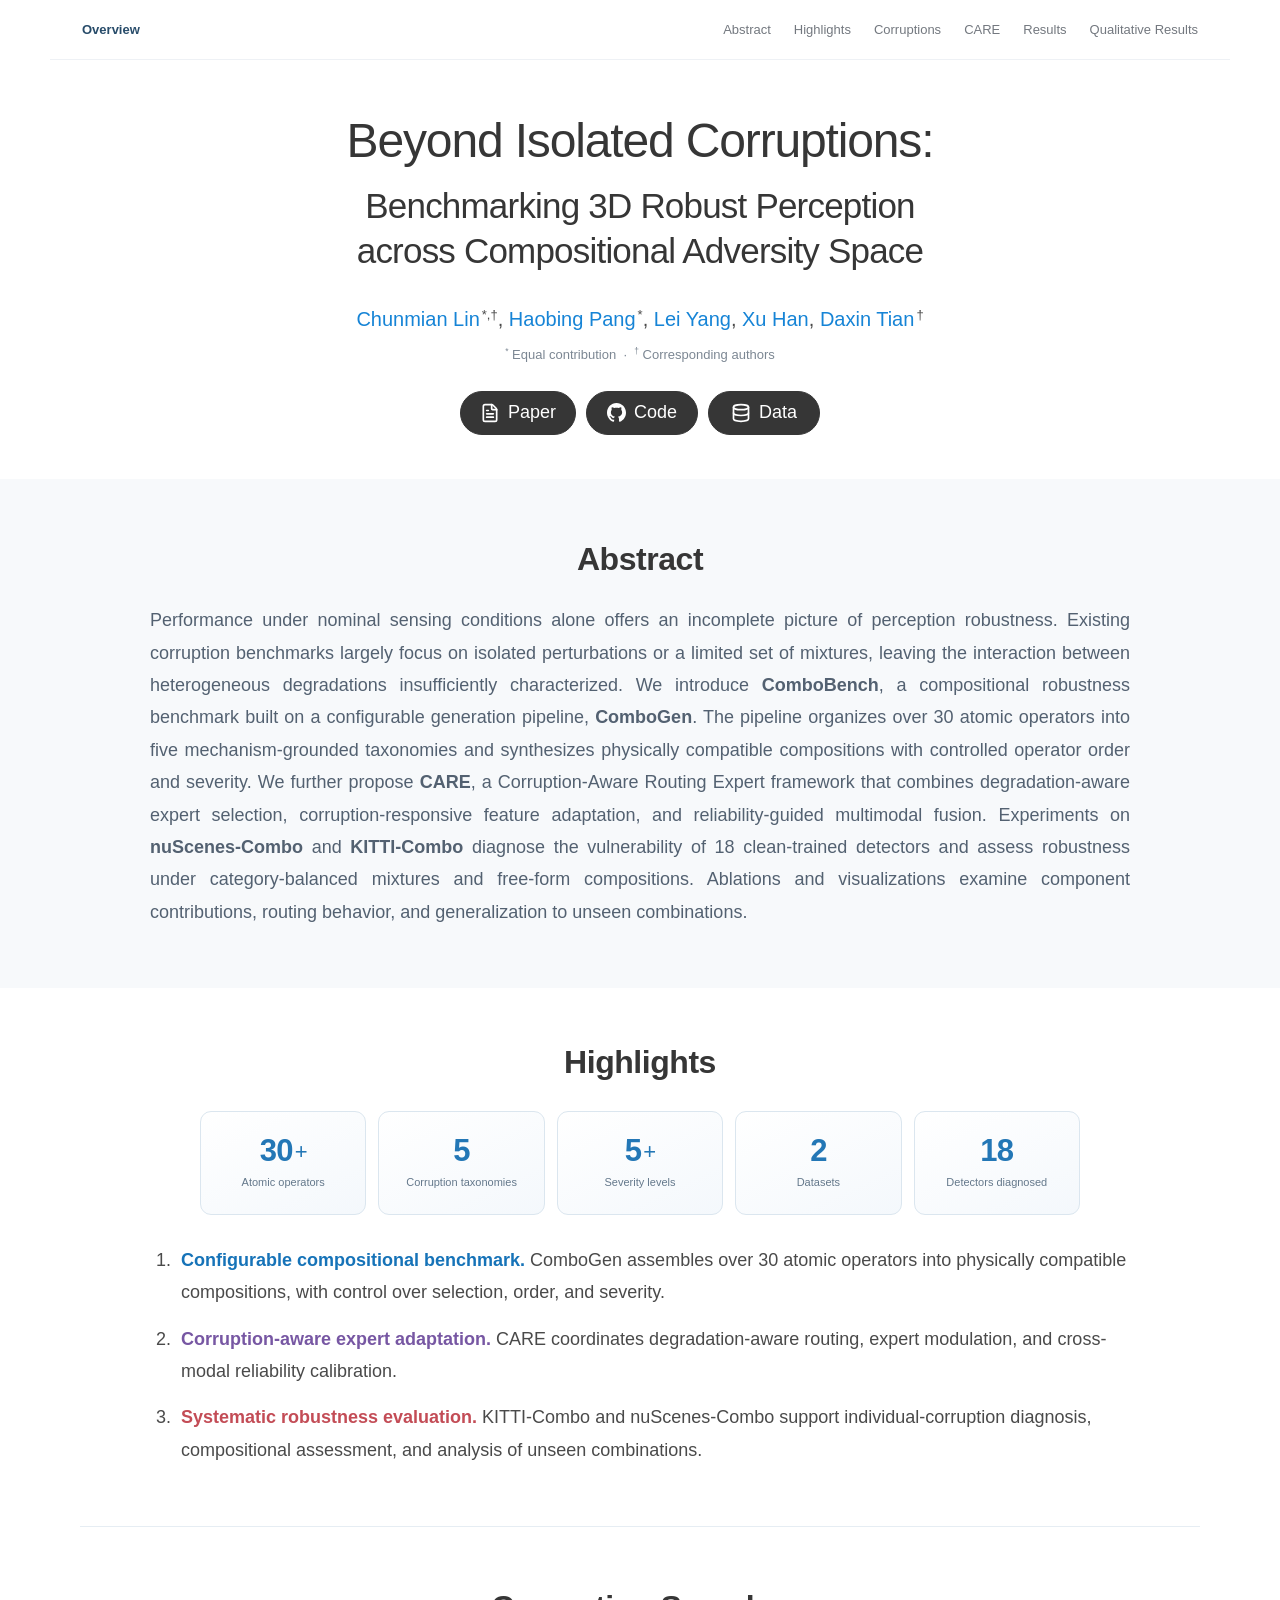
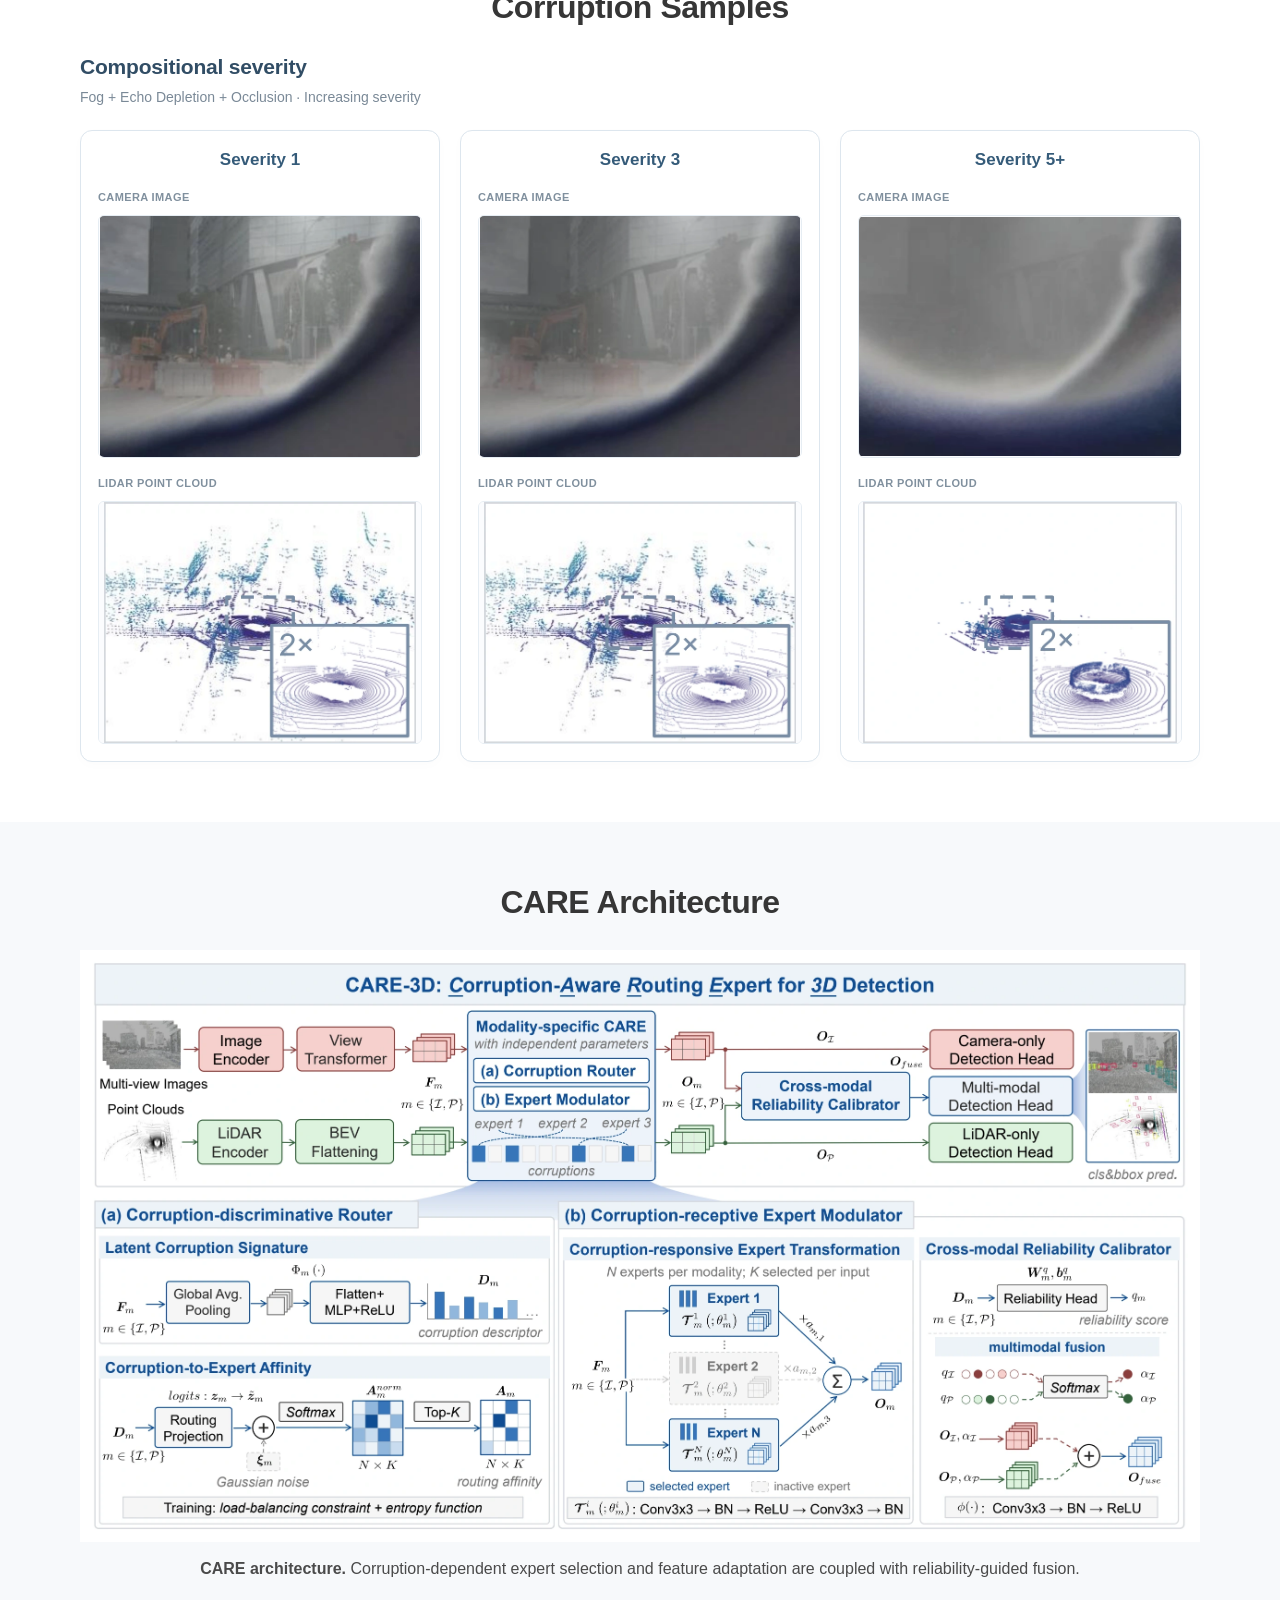
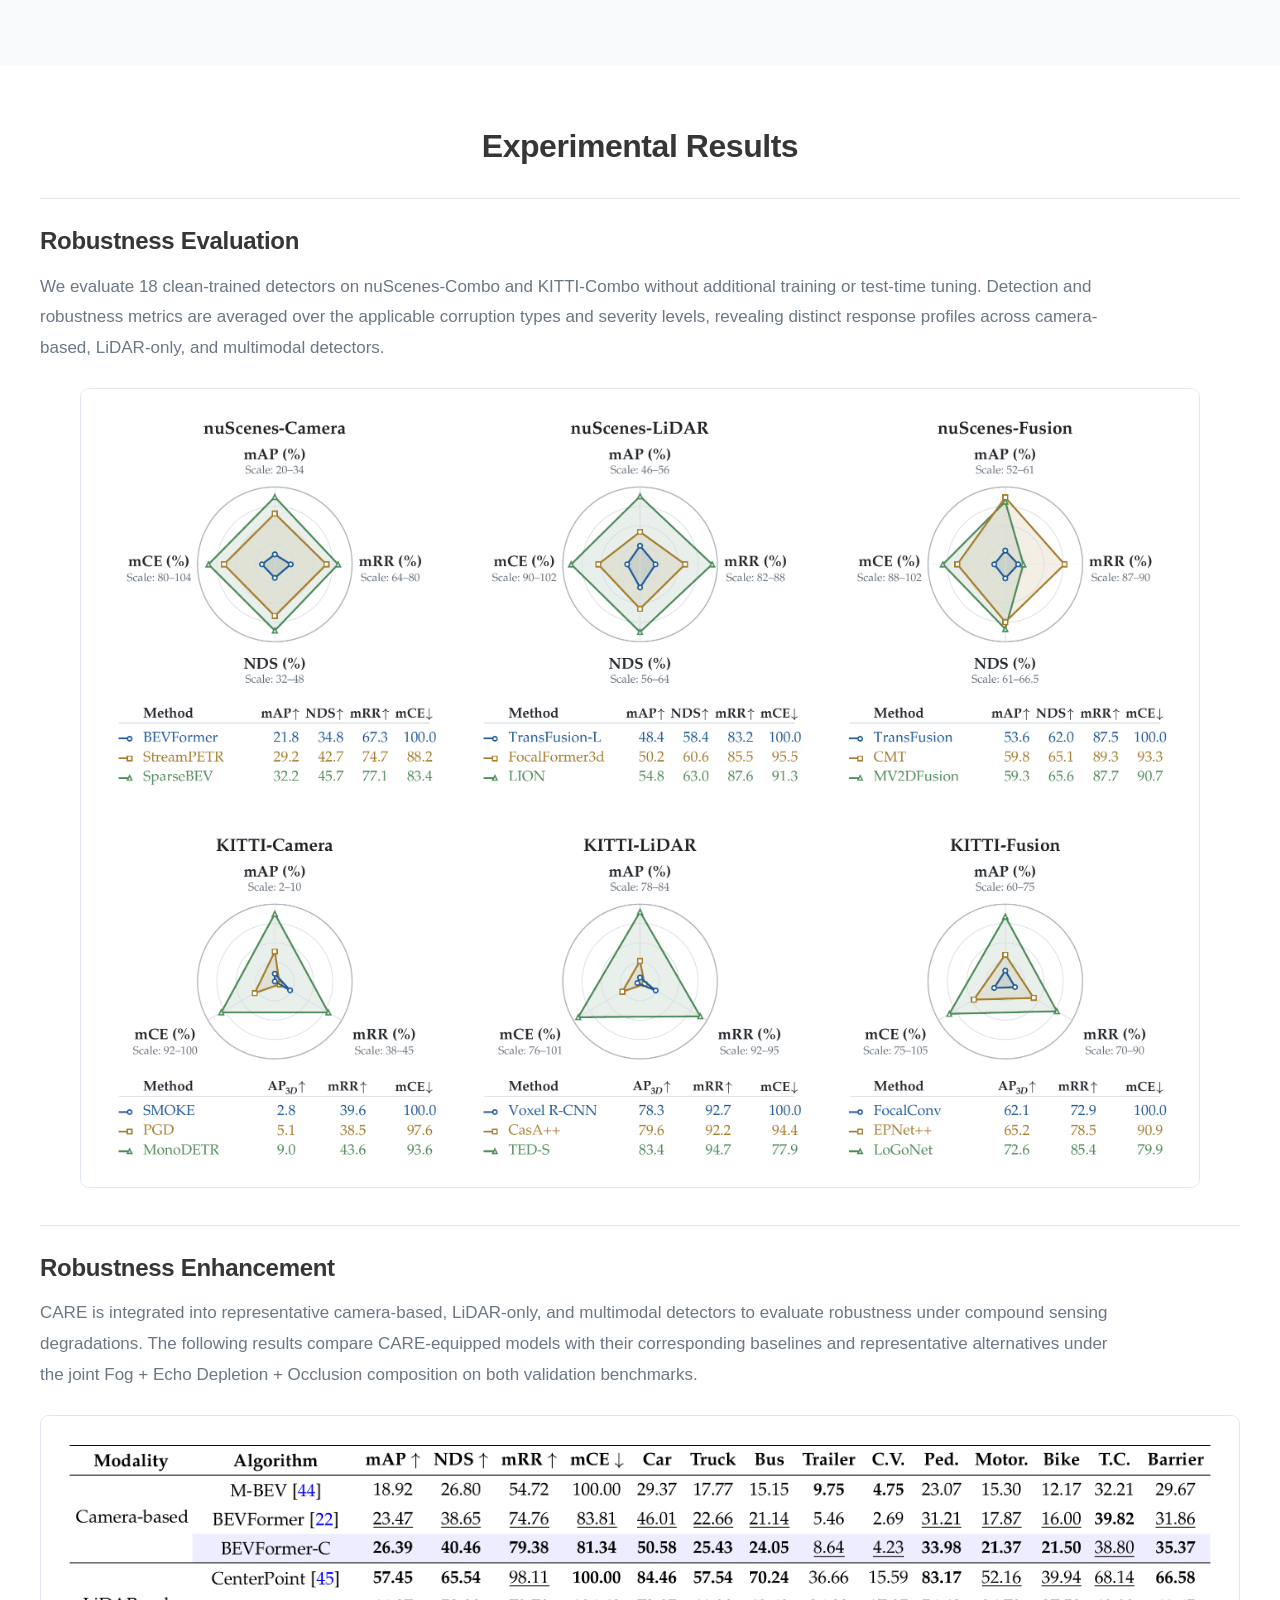
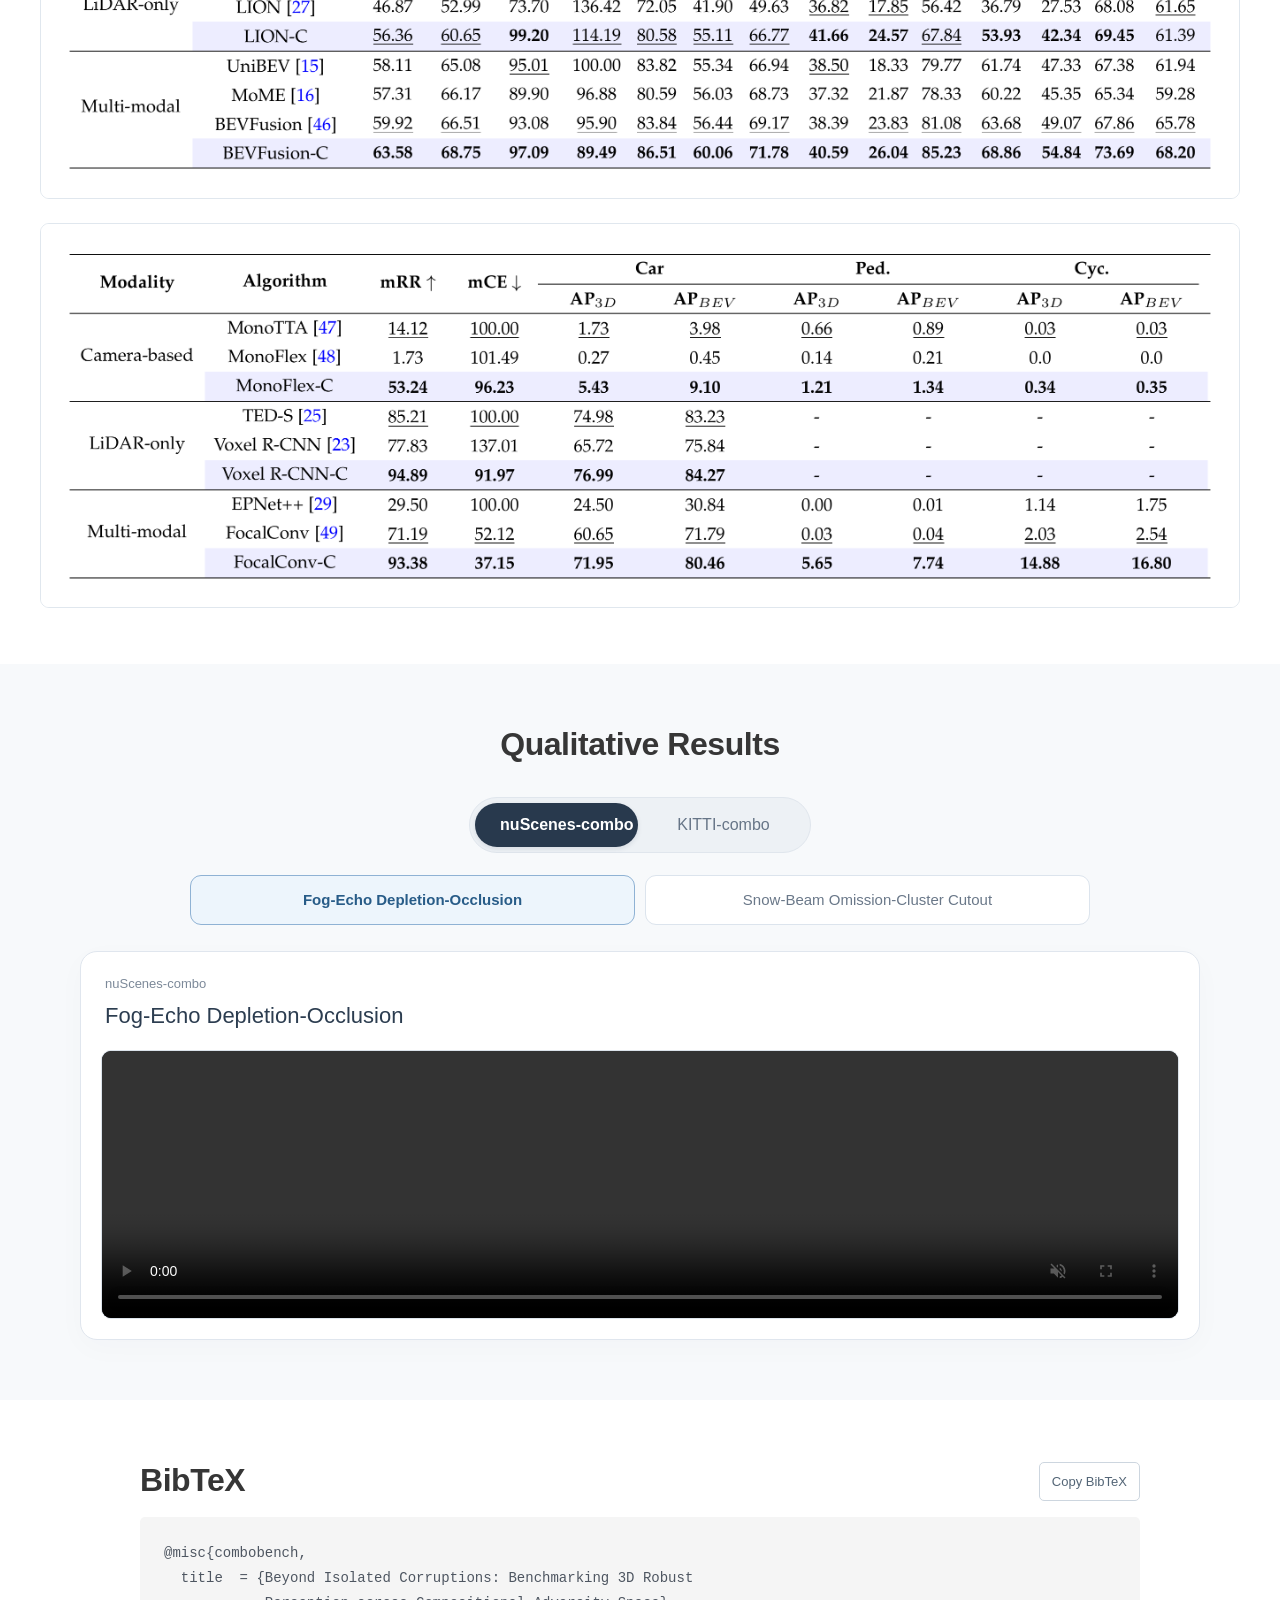
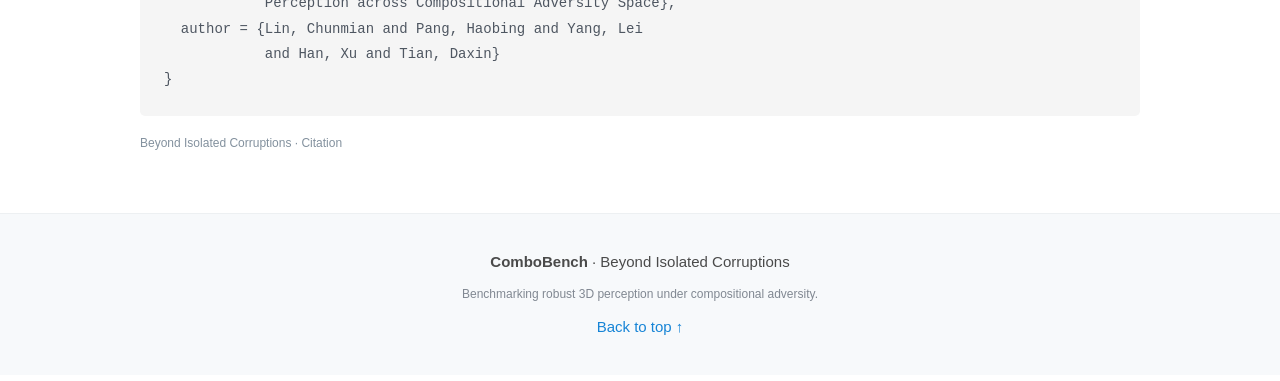
==== commit a3fa0631: "Copy project-page videos into standalone website" ====
--- a/index.html
+++ b/index.html
@@ -56,14 +56,14 @@
         <h3 id="active-video-title">Fog-Echo Depletion-Occlusion</h3>
       </header>
       <div class="qualitative-player-shell">
-        <video id="qualitative-player" controls muted playsinline preload="metadata" src="https://raw.githubusercontent.com/buaa-linx/ComboBench/main/project-page/assets/videos/fog_occlusion_echo.mp4" aria-label="nuScenes-combo: Fog-Echo Depletion-Occlusion"></video>
+        <video id="qualitative-player" controls muted playsinline preload="metadata" src="assets/videos/fog_occlusion_echo.mp4" aria-label="nuScenes-combo: Fog-Echo Depletion-Occlusion"></video>
         <div id="qualitative-empty" role="status" hidden>
           <span class="reserved-play" aria-hidden="true"><svg viewBox="0 0 32 32" width="32" height="32"><path d="M12 8.5 24 16 12 23.5Z" fill="currentColor"/></svg></span>
           <p>Video not available yet.</p>
         </div>
       </div>
     </div>
-    <noscript><p class="source-note">Also watch <a href="https://raw.githubusercontent.com/buaa-linx/ComboBench/main/project-page/assets/videos/snow_beam_cutout.mp4">Snow-Beam Omission-Cluster Cutout on nuScenes-combo</a>.</p></noscript>
+    <noscript><p class="source-note">Also watch <a href="assets/videos/snow_beam_cutout.mp4">Snow-Beam Omission-Cluster Cutout on nuScenes-combo</a>.</p></noscript>
   </div>
 </div></section>
 <section class="section citation-section content" id="citation" aria-labelledby="citation-title"><div class="citation-heading"><h2 id="citation-title">BibTeX</h2><button type="button" id="copy-citation">Copy BibTeX</button></div><pre><code id="bibtex">@misc{combobench,
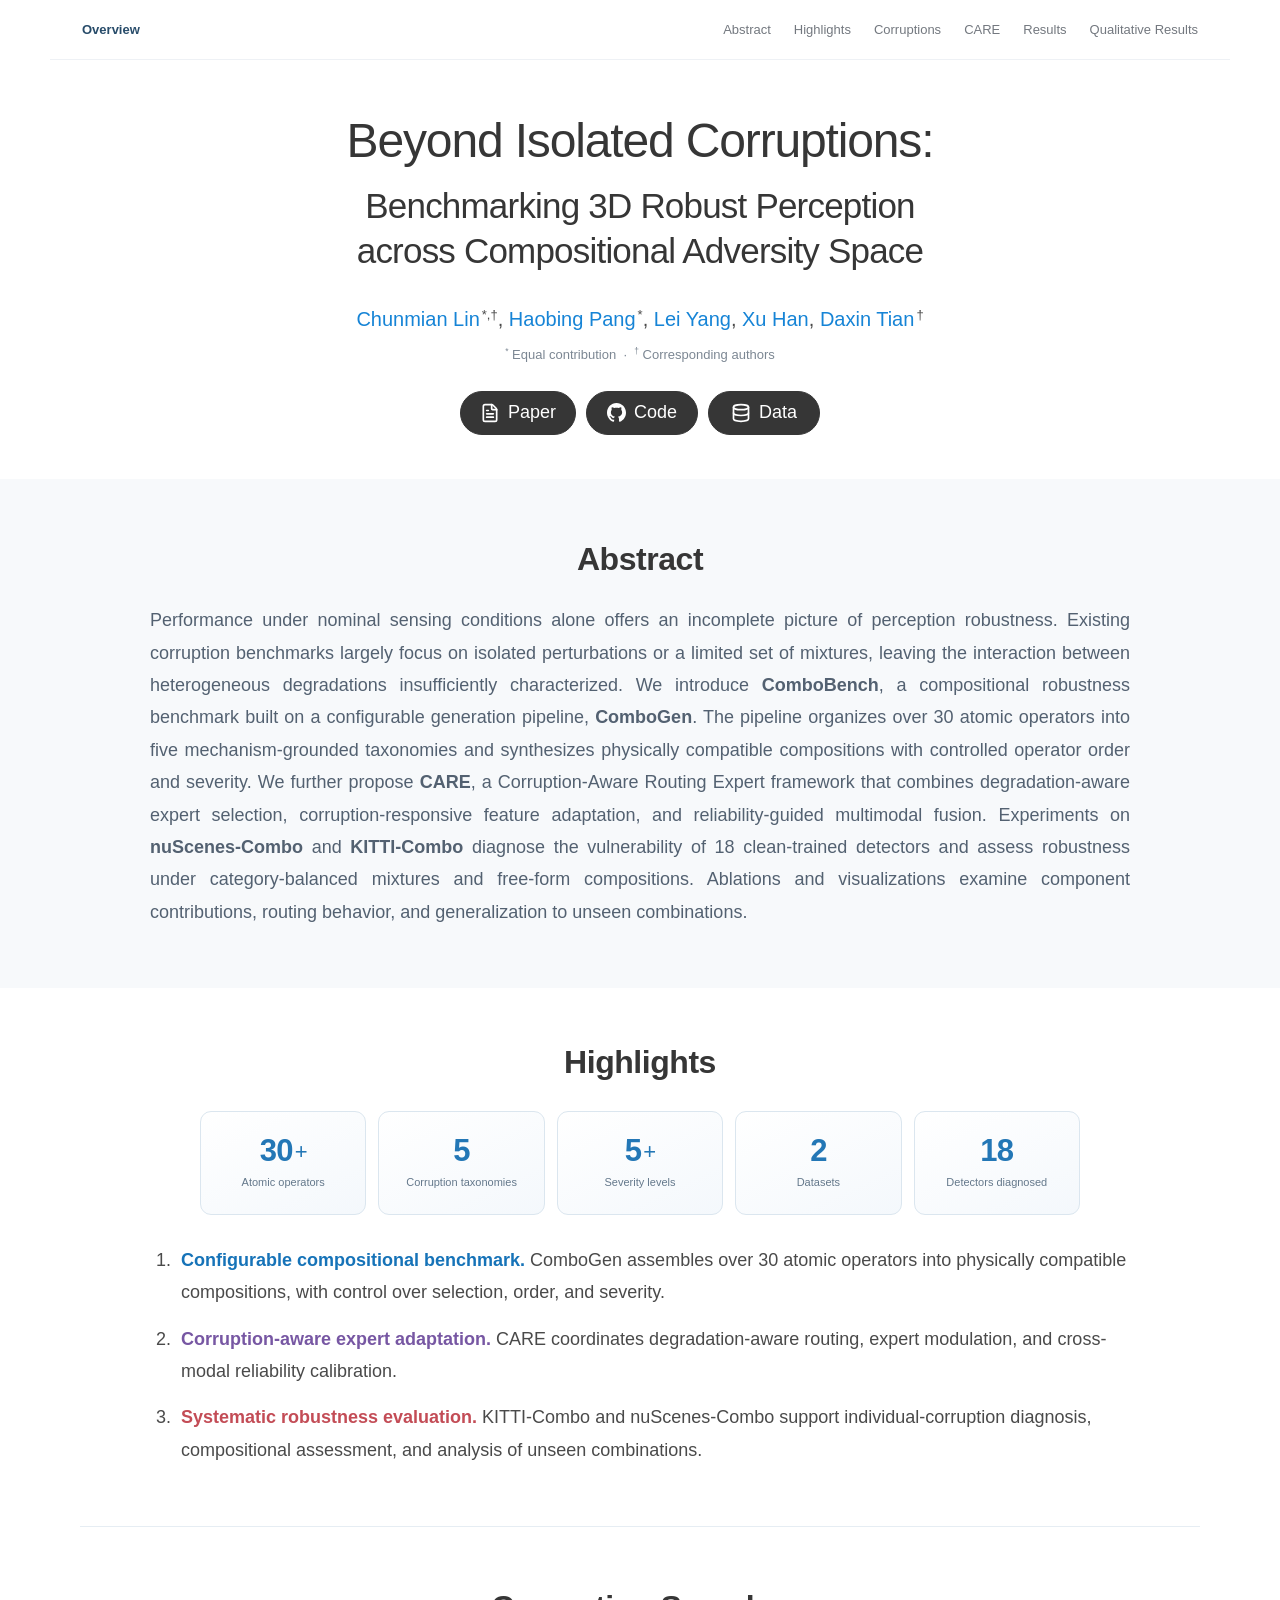
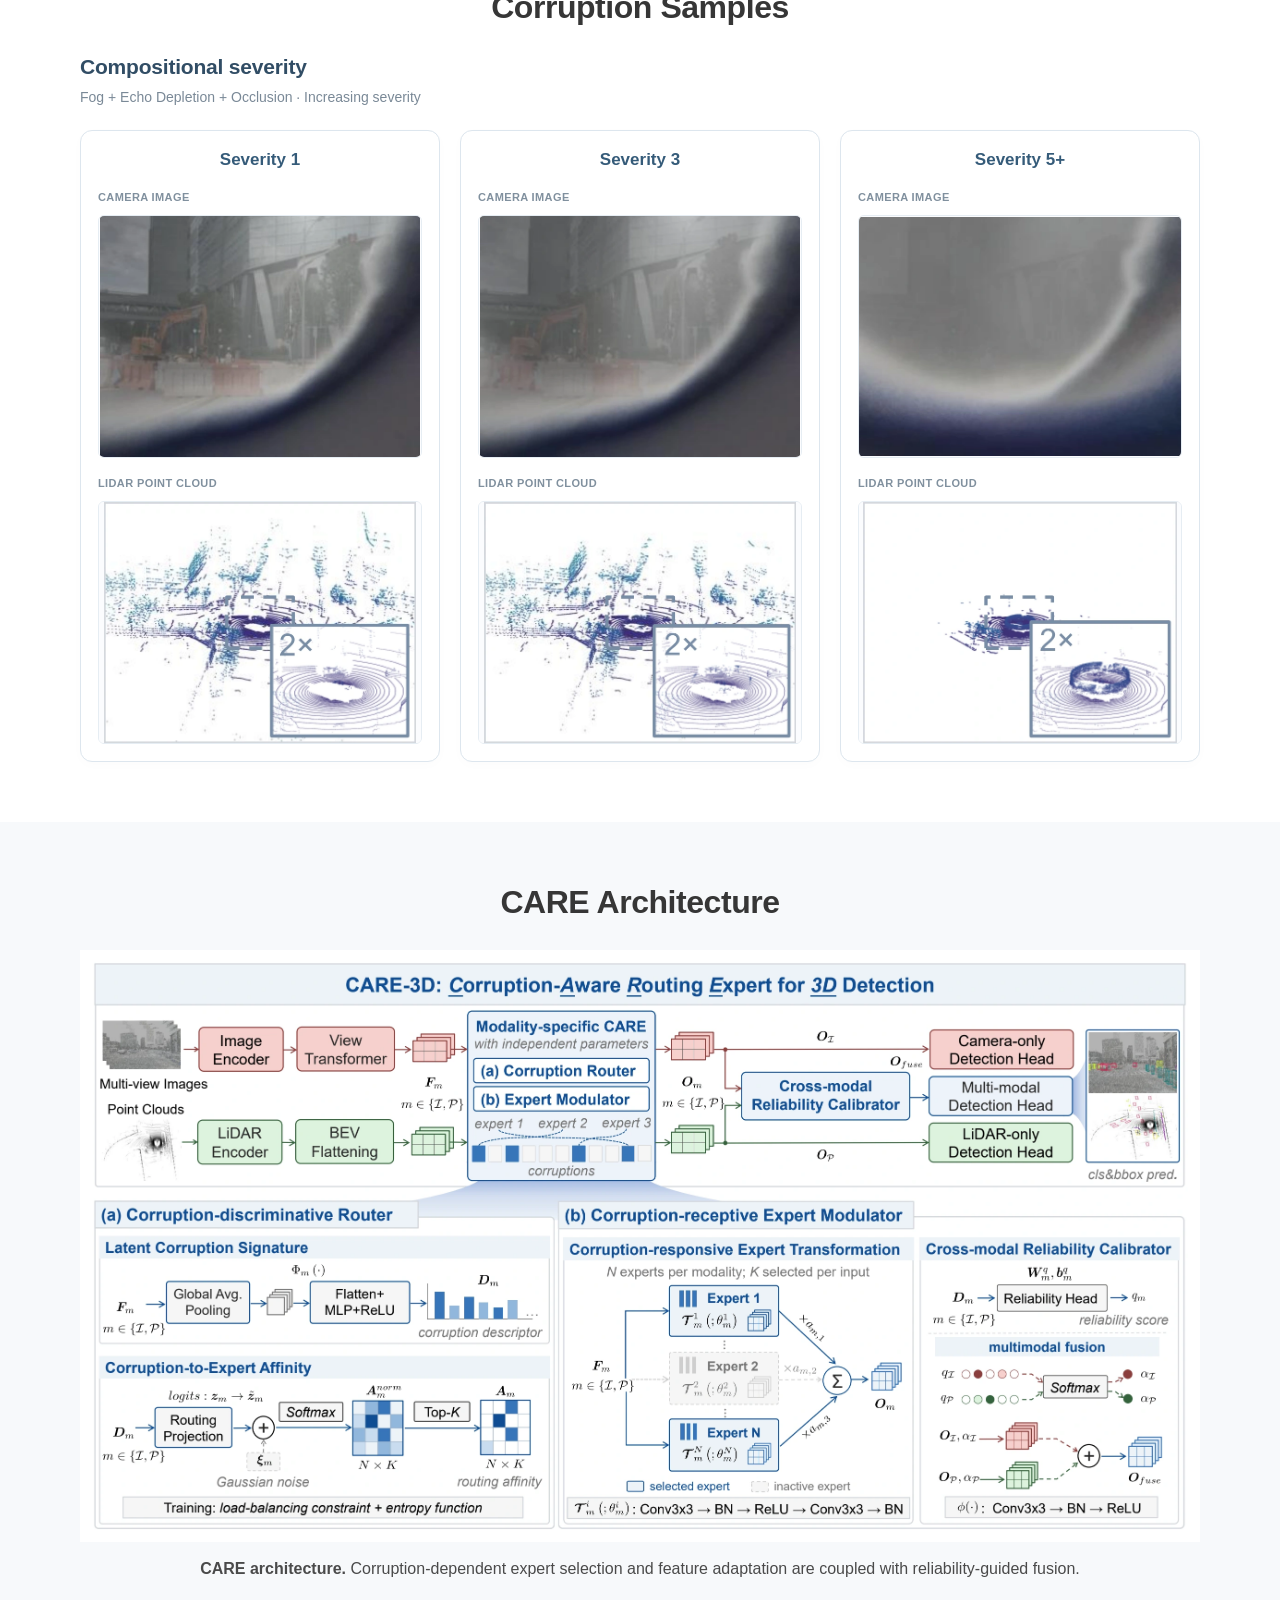
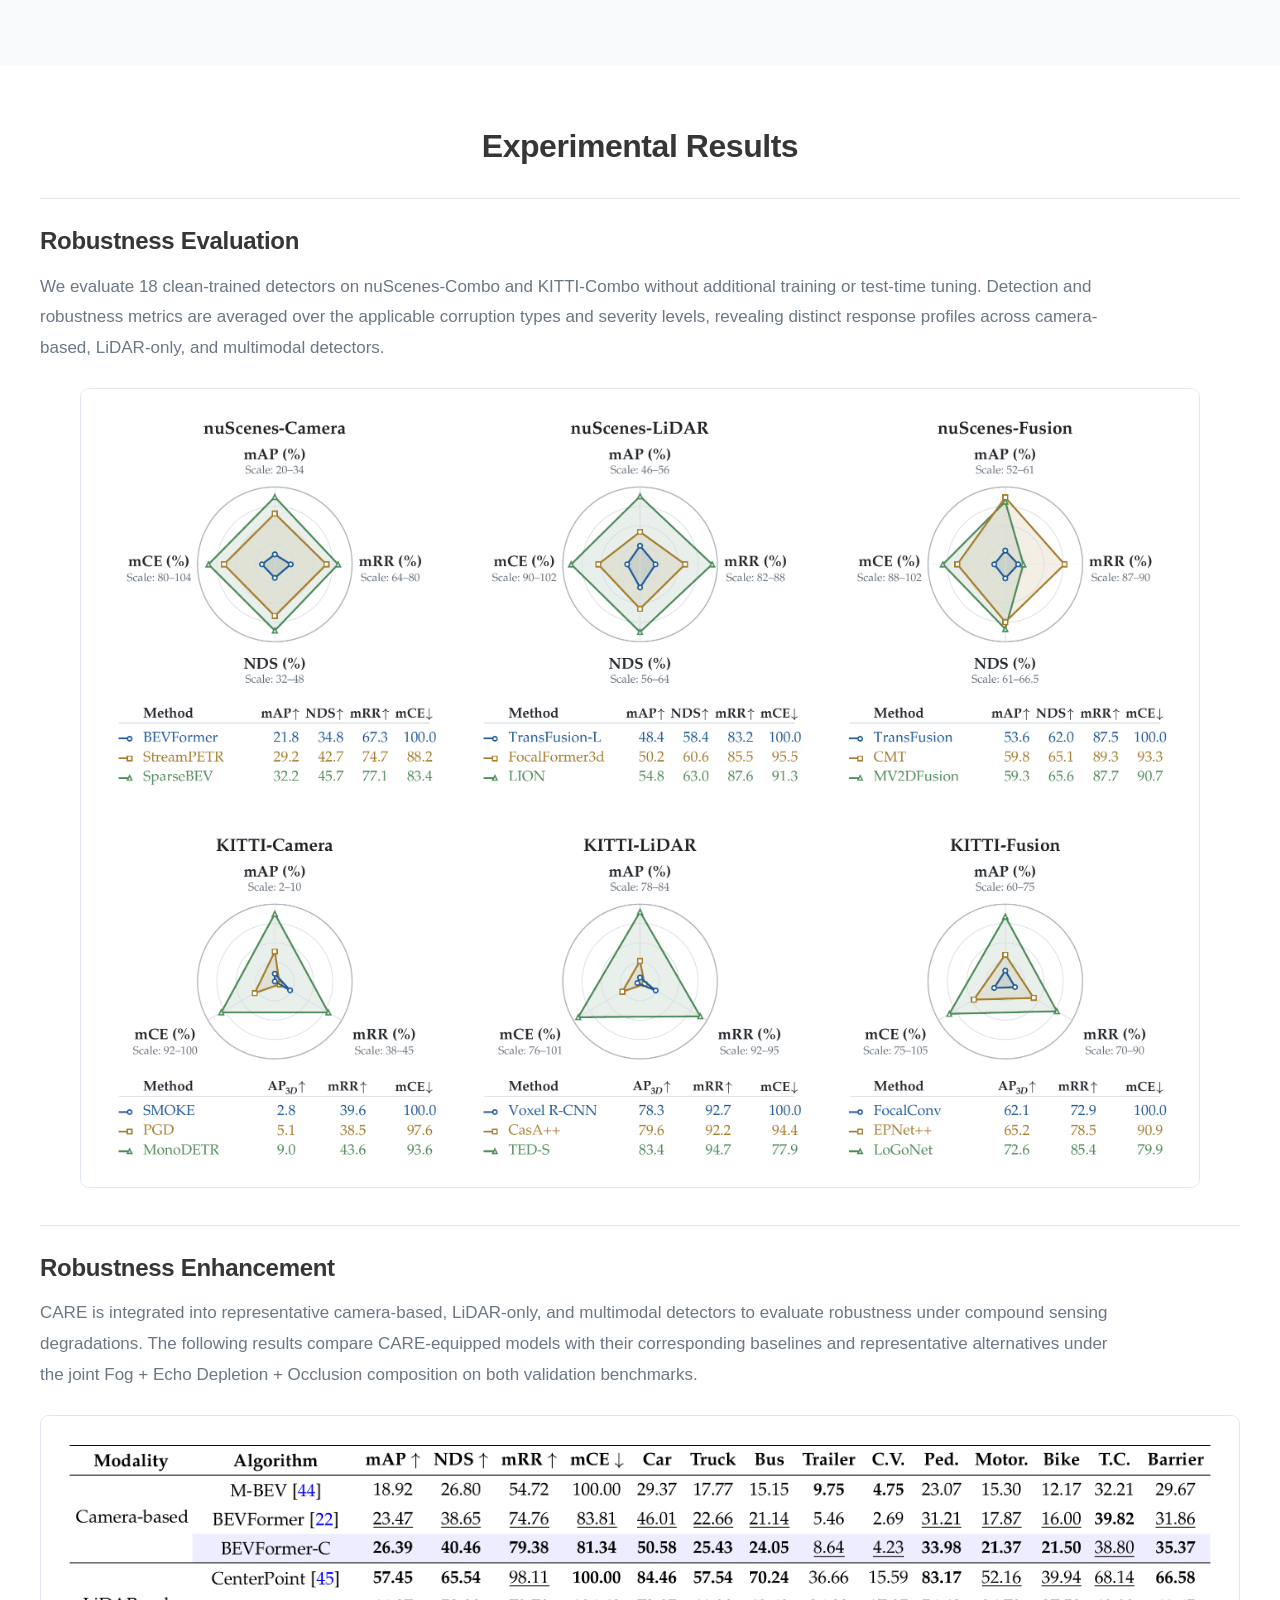
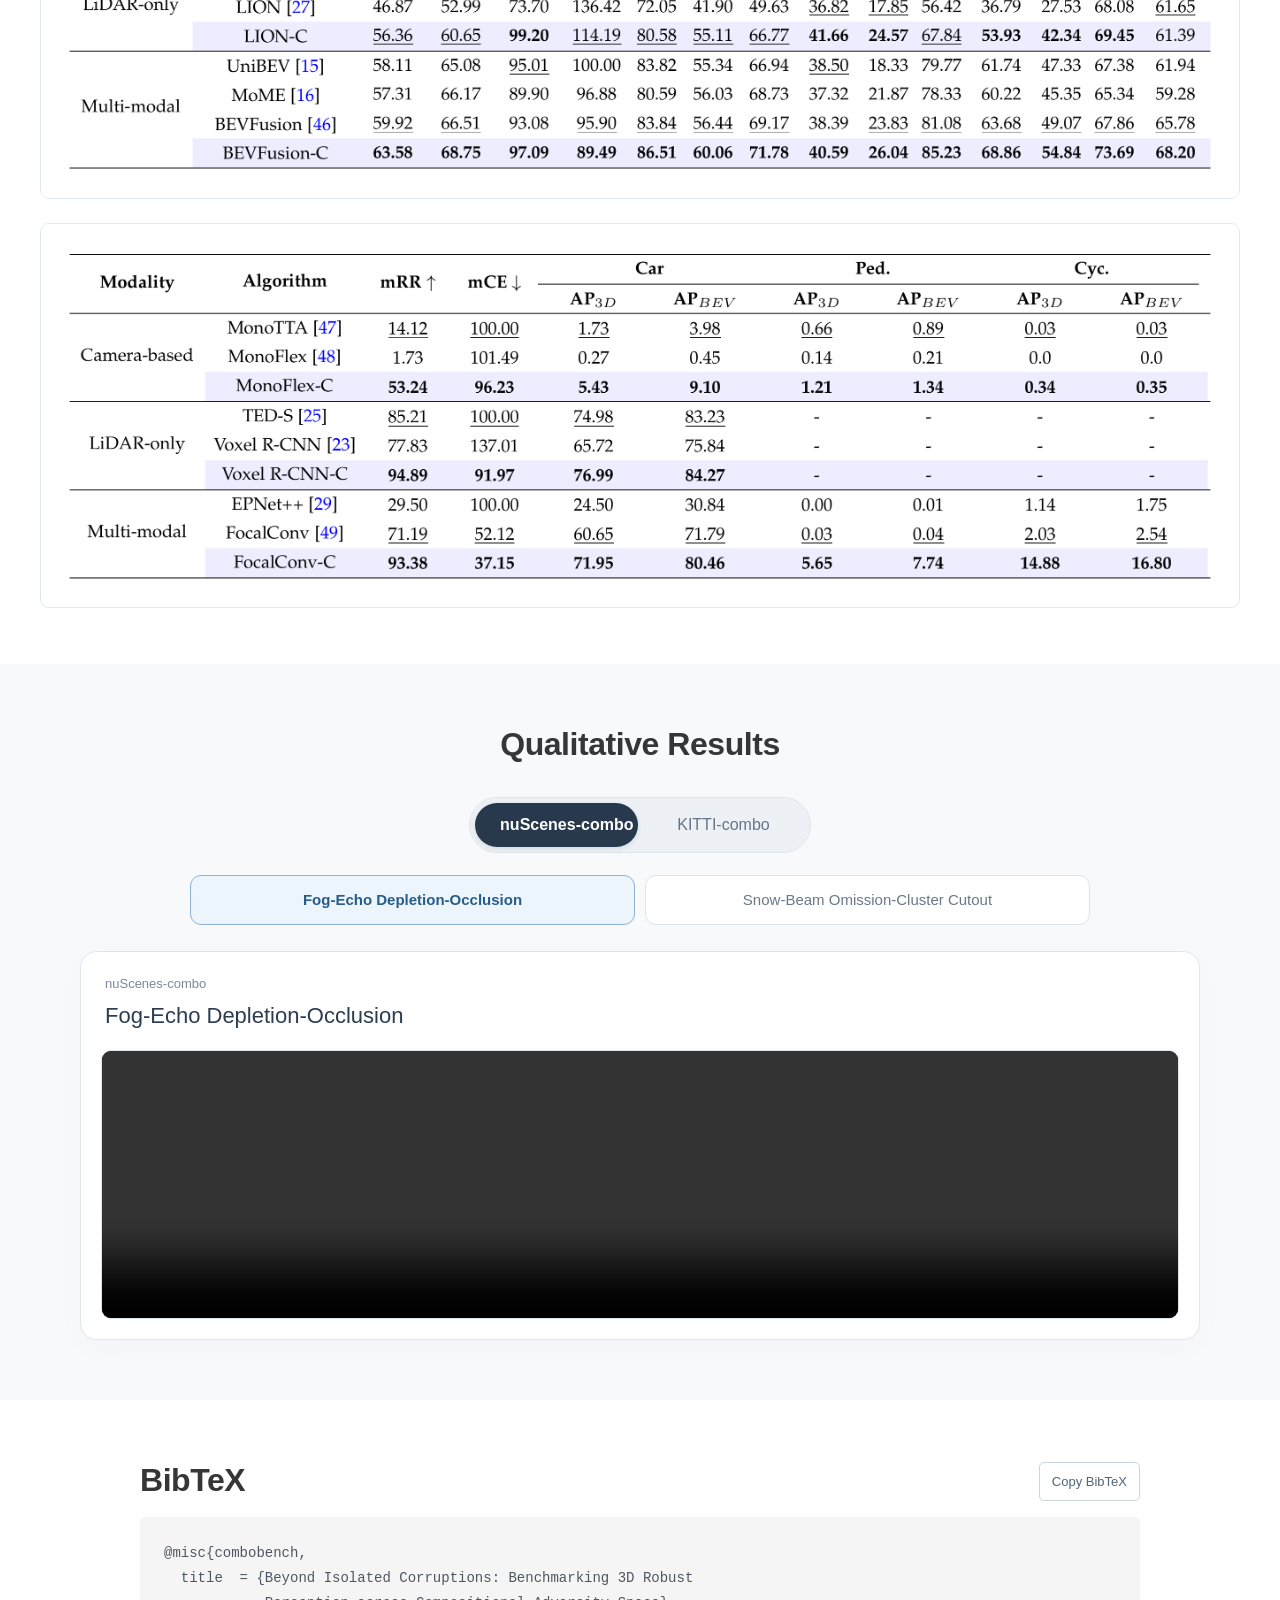
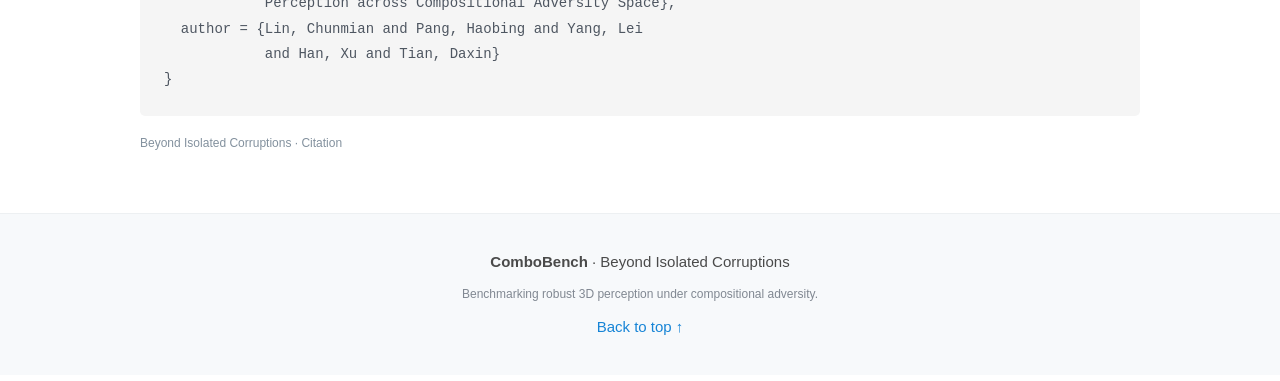
==== commit 152ff692: "Point Paper and Code links to ComboBench-code repository" ====
--- a/index.html
+++ b/index.html
@@ -17,8 +17,8 @@
 
 <p class="contribution-note"><sup>*</sup> Equal contribution  ·  <sup>†</sup> Corresponding authors</p>
 <p id="venue-line" class="venue-line" hidden=""></p><div class="publication-links" aria-label="Publication resources">
-<a class="resource-pill" href="https://github.com/buaa-linx/ComboBench" target="_blank" rel="noopener" data-resource="paper"><img class="resource-icon" src="assets/icons/paper.svg" alt="" width="20" height="20">Paper</a>
-<a class="resource-pill" href="https://github.com/buaa-linx/ComboBench" target="_blank" rel="noopener" data-resource="code"><img class="resource-icon github-icon" src="assets/icons/github.svg" alt="" width="20" height="20">Code</a>
+<a class="resource-pill" href="https://github.com/buaa-linx/ComboBench-code" target="_blank" rel="noopener" data-resource="paper"><img class="resource-icon" src="assets/icons/paper.svg" alt="" width="20" height="20">Paper</a>
+<a class="resource-pill" href="https://github.com/buaa-linx/ComboBench-code" target="_blank" rel="noopener" data-resource="code"><img class="resource-icon github-icon" src="assets/icons/github.svg" alt="" width="20" height="20">Code</a>
 <a class="resource-pill" href="https://huggingface.co/datasets/linchunmian/ComboBench" target="_blank" rel="noopener" data-resource="data"><img class="resource-icon" src="assets/icons/data.svg" alt="" width="20" height="20">Data</a>
 </div></header>
 <section class="section soft-section" id="abstract" aria-labelledby="abstract-title"><div class="content abstract-content"><h2 id="abstract-title">Abstract</h2><p>Performance under nominal sensing conditions alone offers an incomplete picture of perception robustness. Existing corruption benchmarks largely focus on isolated perturbations or a limited set of mixtures, leaving the interaction between heterogeneous degradations insufficiently characterized. We introduce <strong>ComboBench</strong>, a compositional robustness benchmark built on a configurable generation pipeline, <strong>ComboGen</strong>. The pipeline organizes over 30 atomic operators into five mechanism-grounded taxonomies and synthesizes physically compatible compositions with controlled operator order and severity. We further propose <strong>CARE</strong>, a Corruption-Aware Routing Expert framework that combines degradation-aware expert selection, corruption-responsive feature adaptation, and reliability-guided multimodal fusion. Experiments on <strong>nuScenes-Combo</strong> and <strong>KITTI-Combo</strong> diagnose the vulnerability of 18 clean-trained detectors and assess robustness under category-balanced mixtures and free-form compositions. Ablations and visualizations examine component contributions, routing behavior, and generalization to unseen combinations.</p></div></section>
